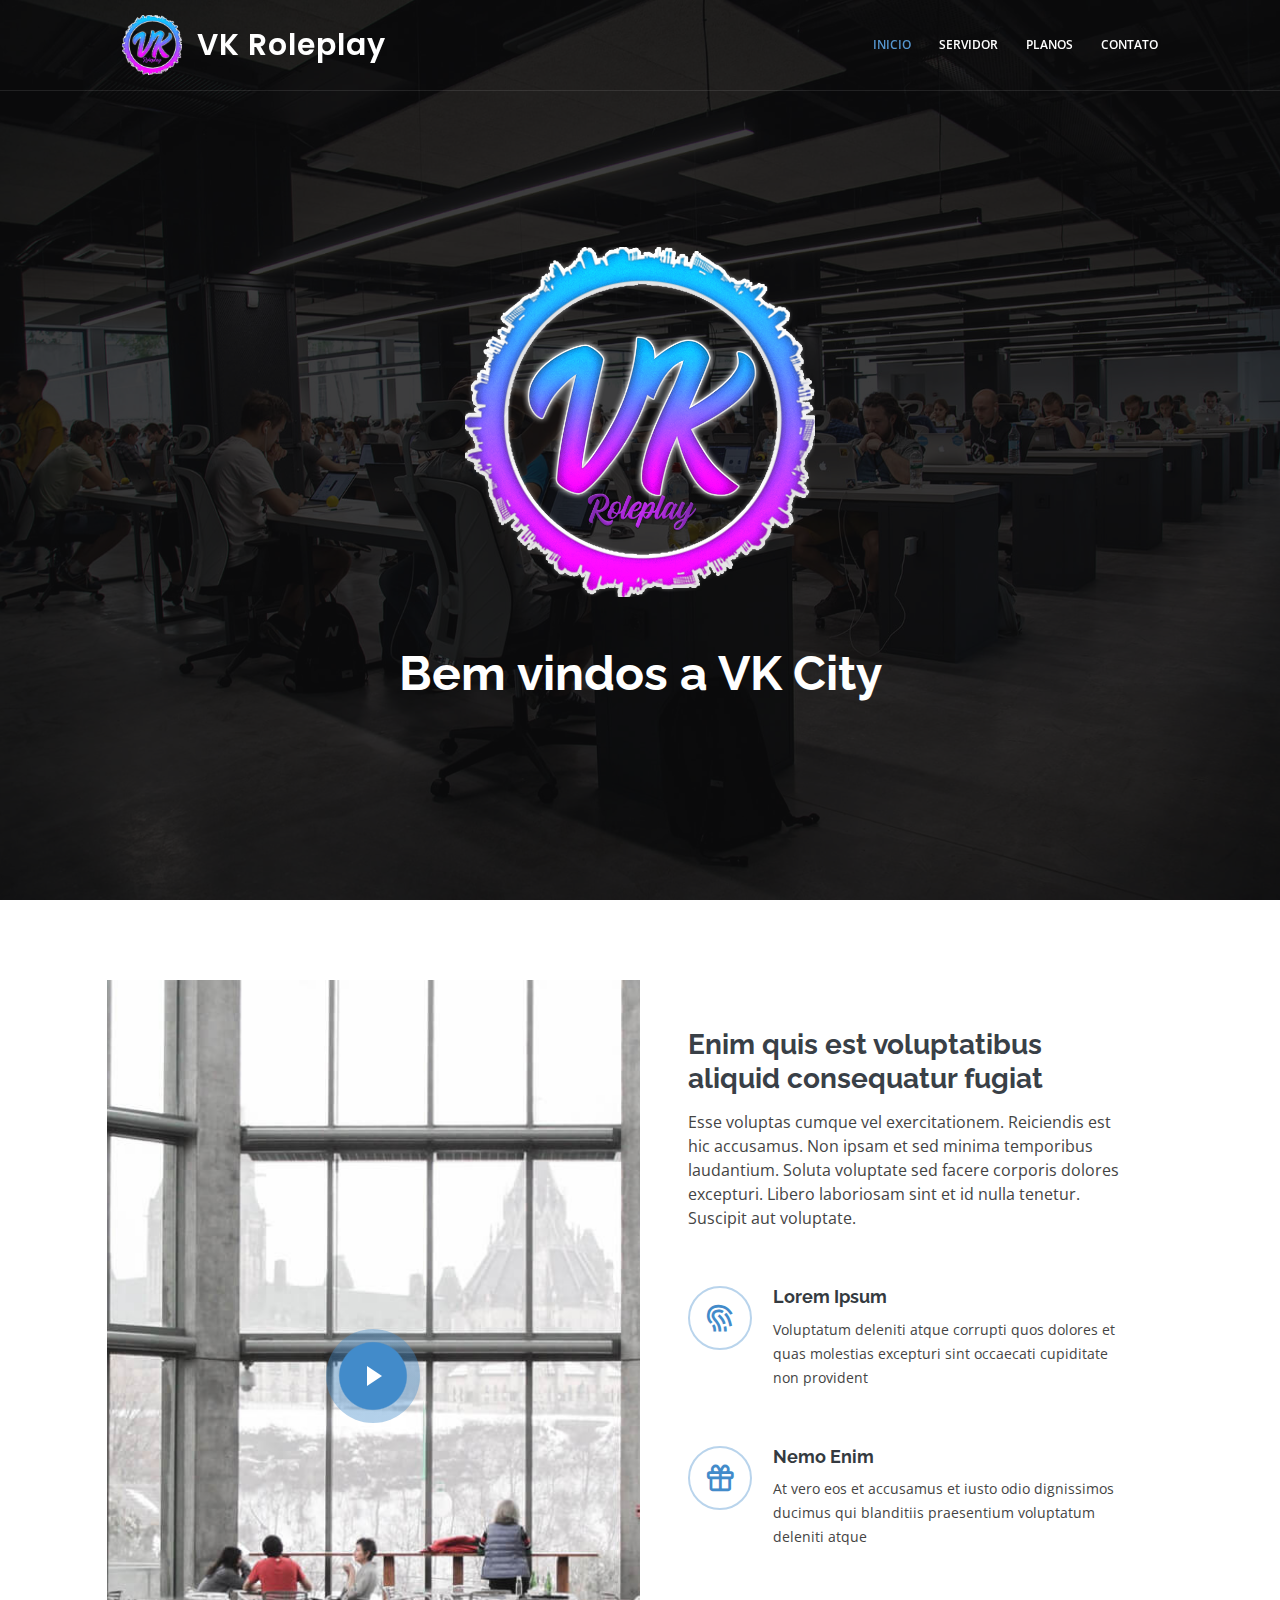
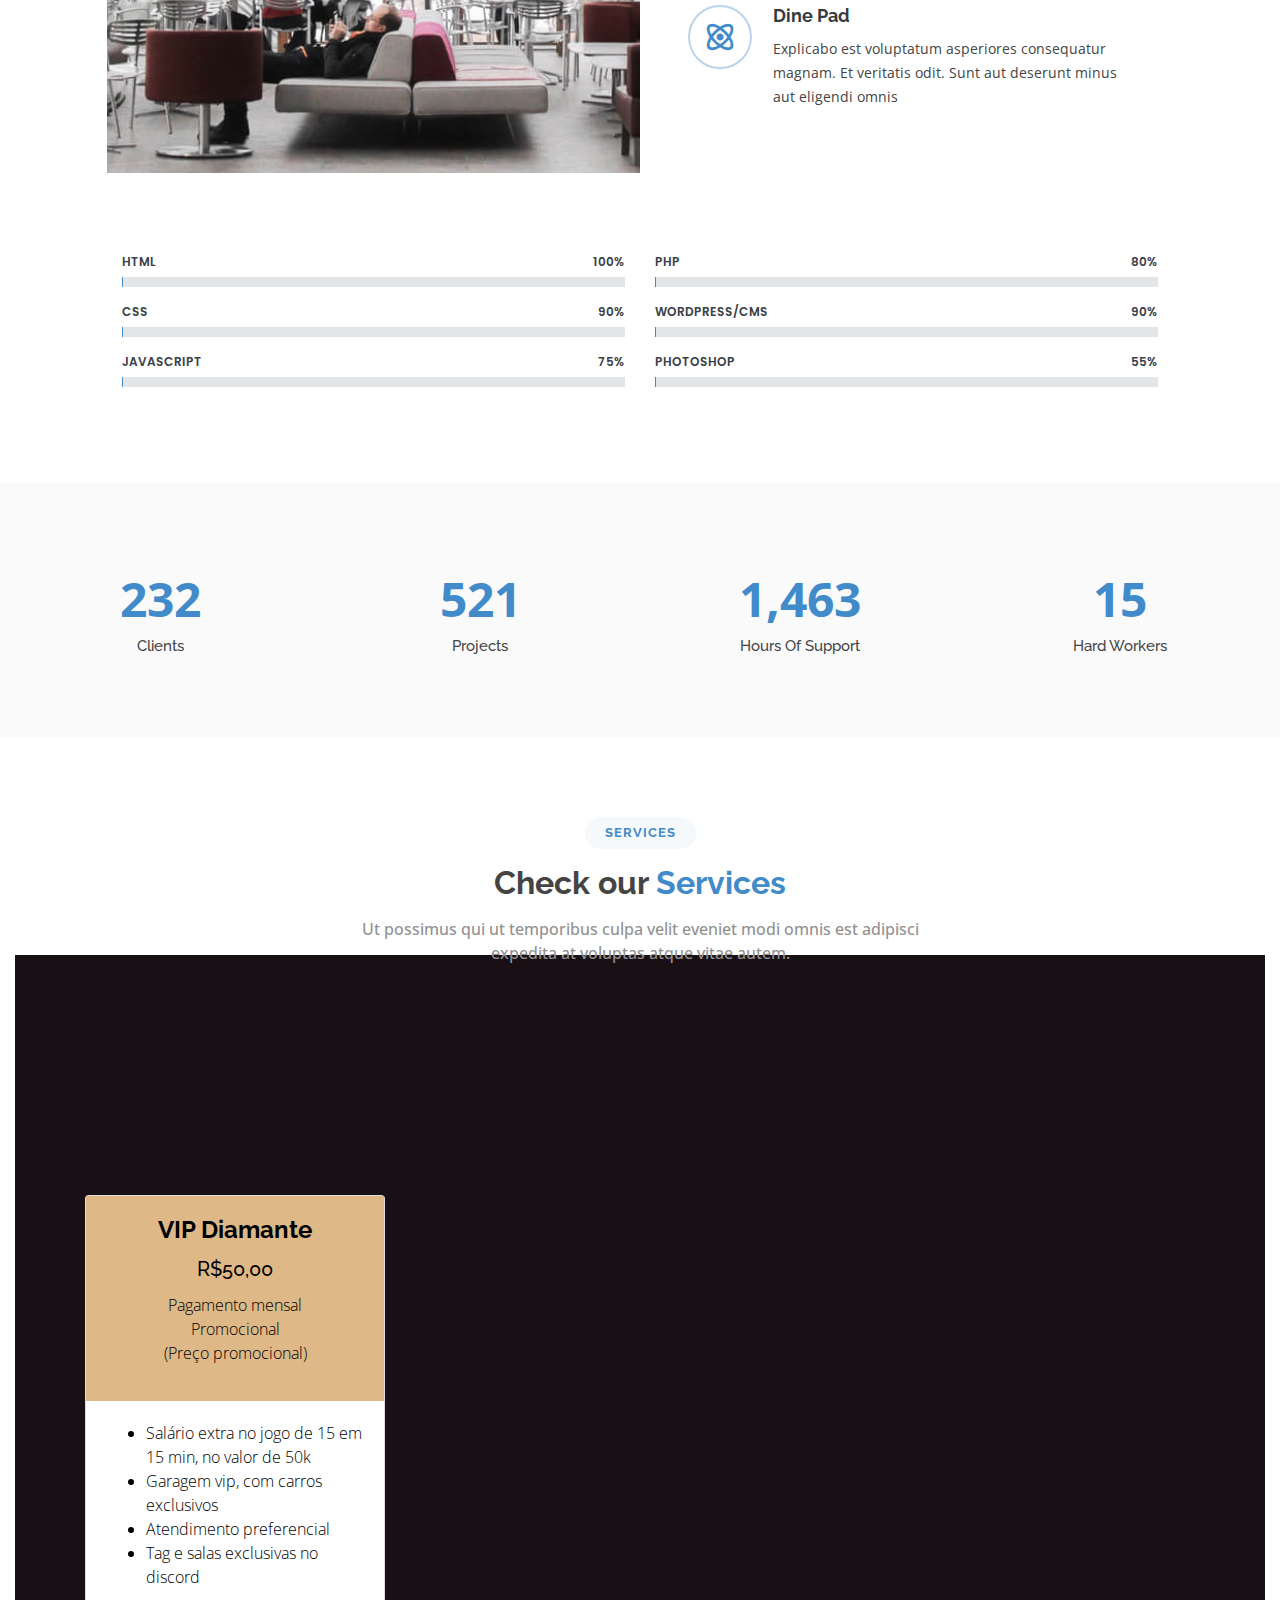
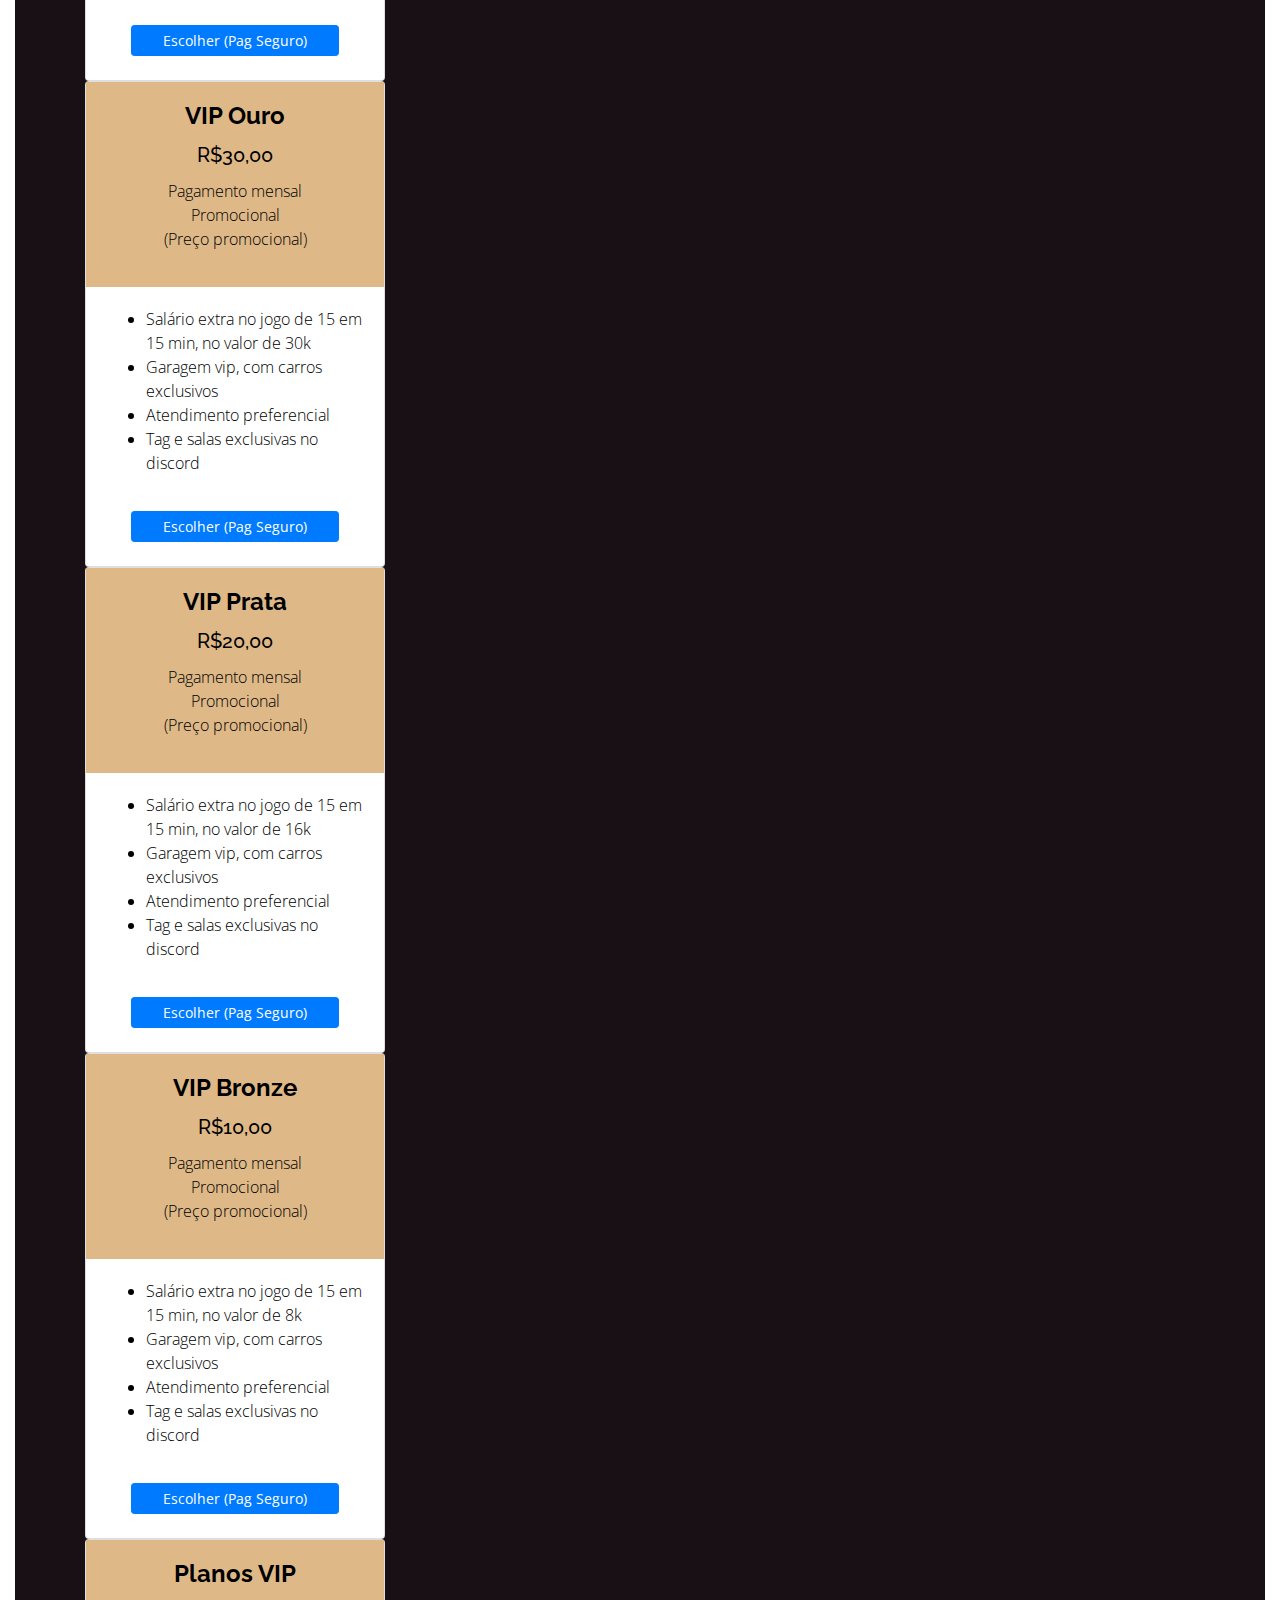
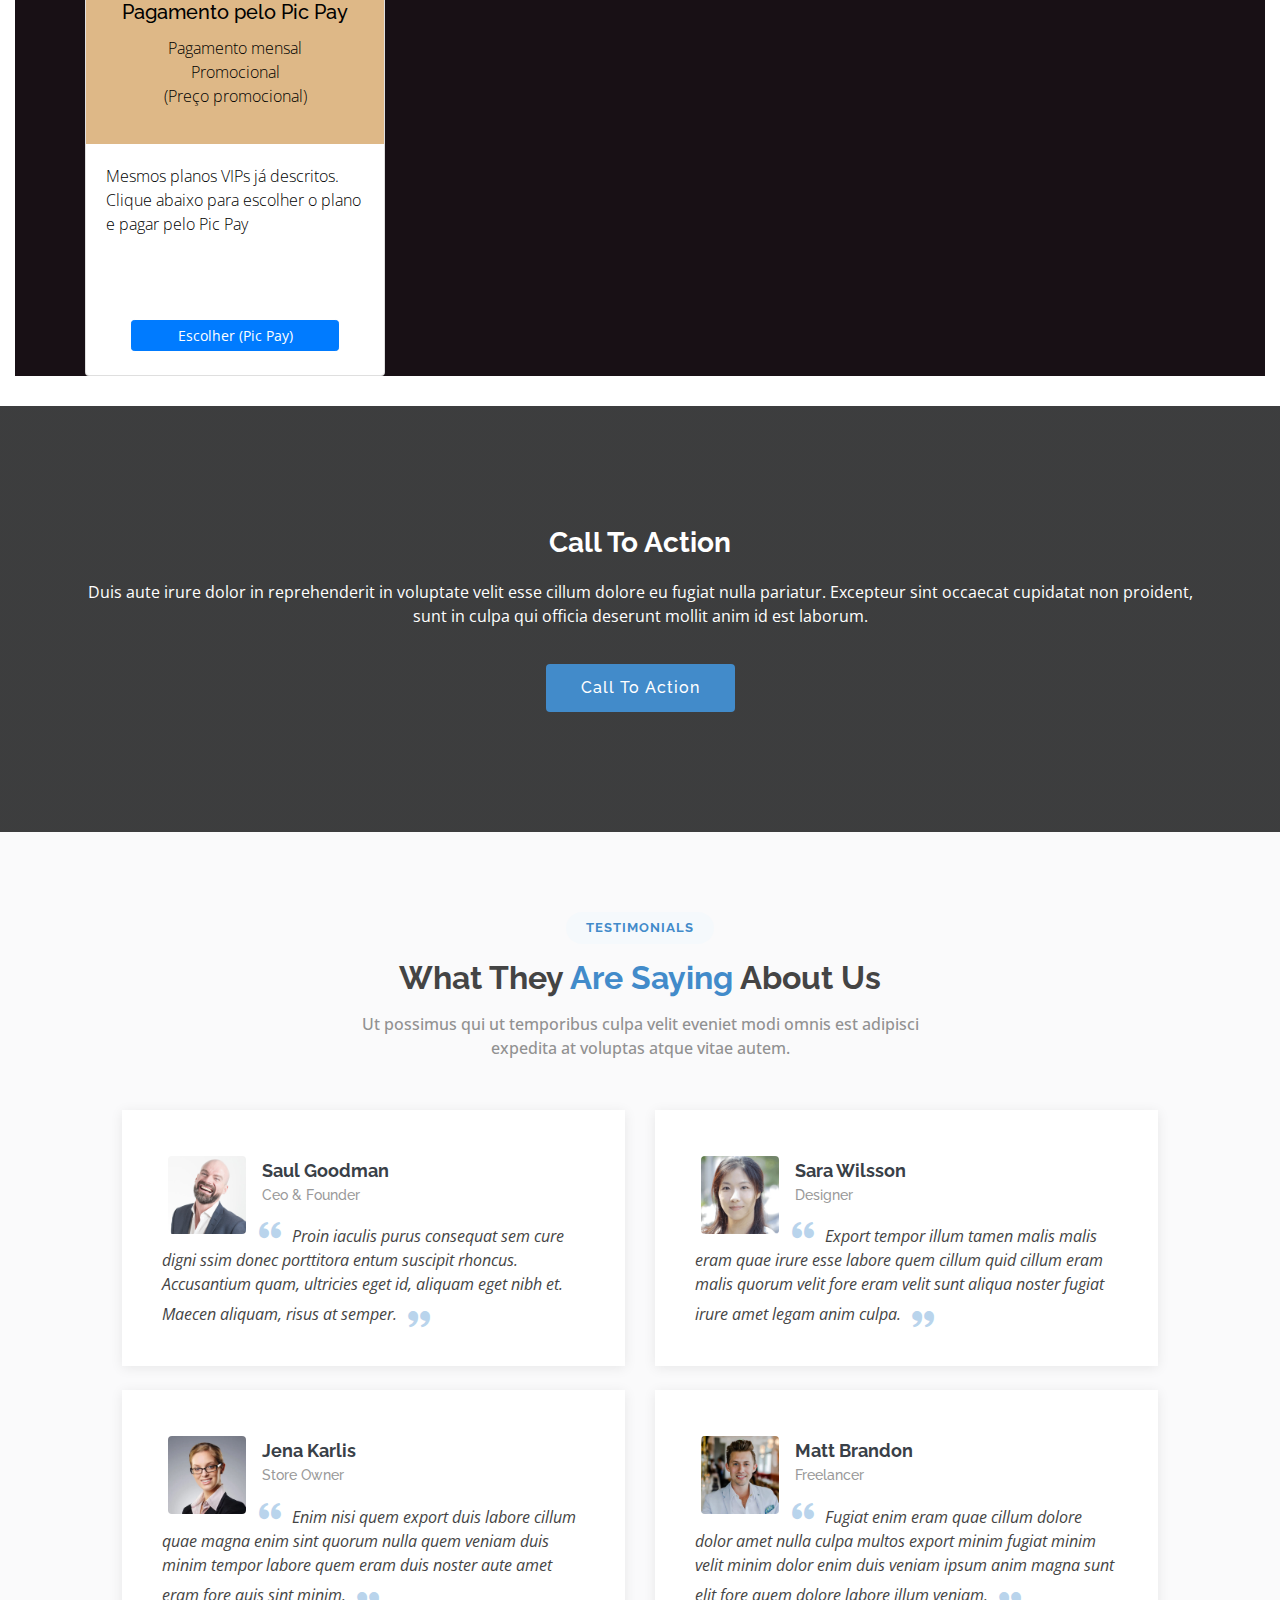
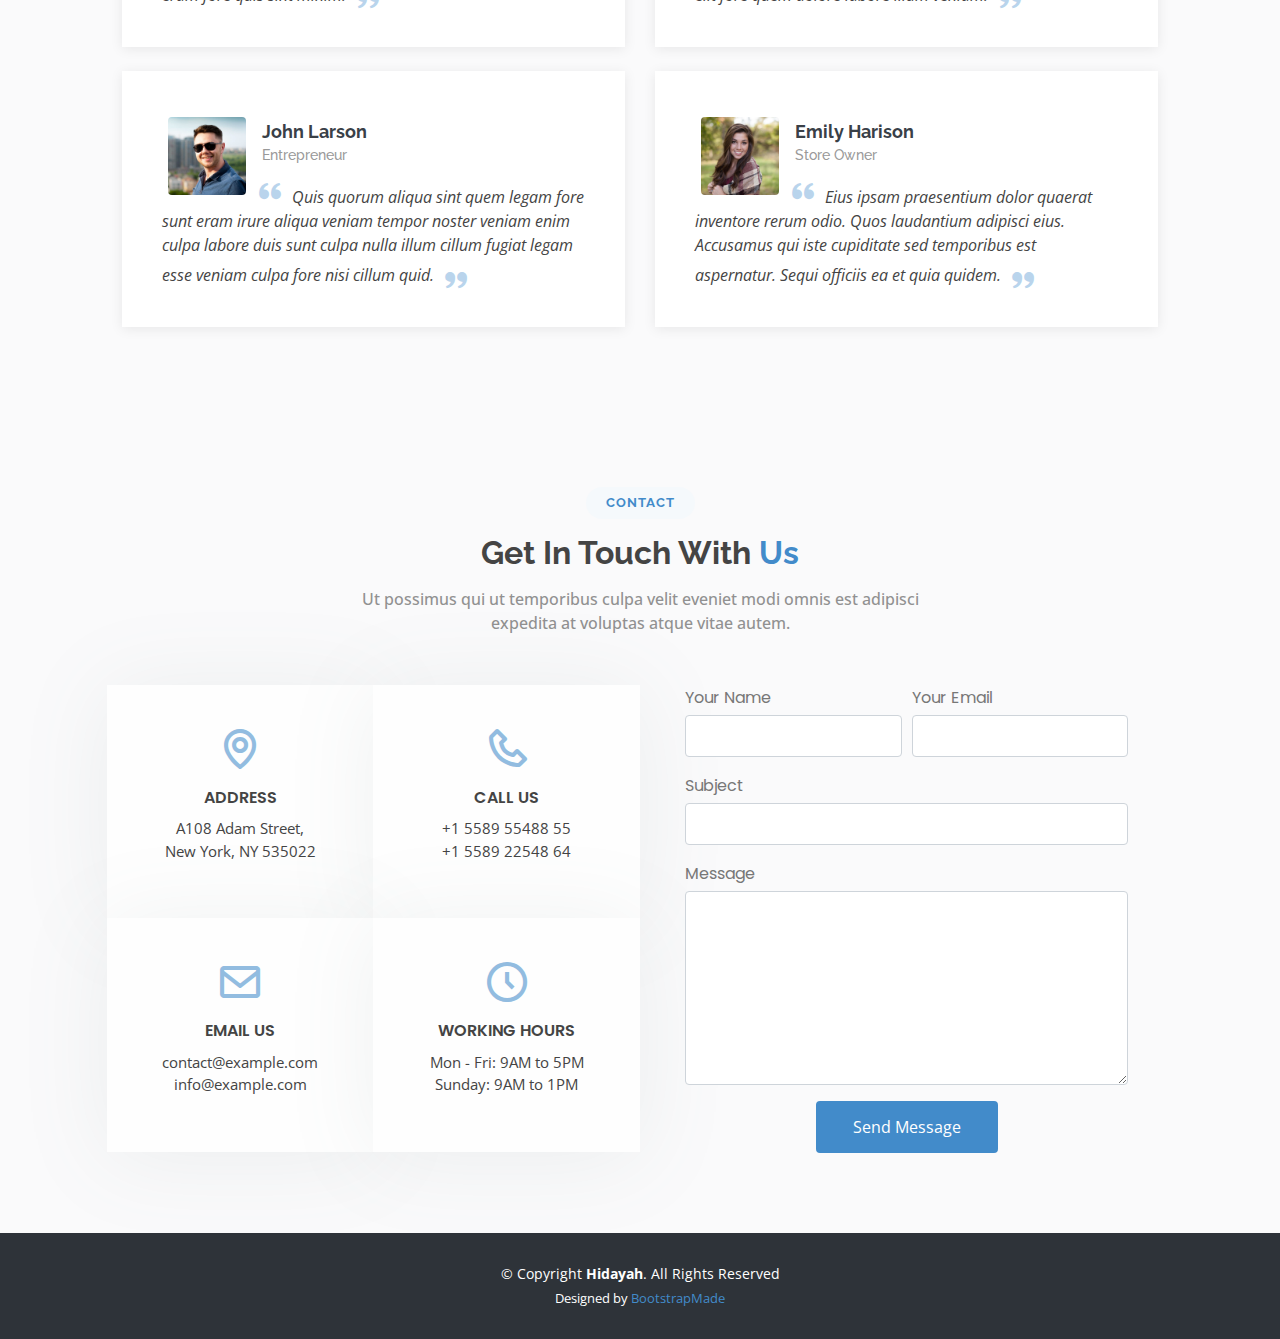
==== index.html @ 266384cd "ajustes de logo" ====
<!DOCTYPE html>
<html lang="pt-BR">

<head>
  <meta charset="utf-8">
  <meta content="width=device-width, initial-scale=1.0" name="viewport">

  <title>VK Roleplay</title>
  <meta content="" name="descriptison">
  <meta content="" name="keywords">

  <!-- Favicons -->
  <link href="assets/img/favicon.png" rel="icon">
  <link href="assets/img/apple-touch-icon.png" rel="apple-touch-icon">

  <!-- Google Fonts -->
  <link href="https://fonts.googleapis.com/css?family=Open+Sans:300,300i,400,400i,600,600i,700,700i|Raleway:300,300i,400,400i,500,500i,600,600i,700,700i|Poppins:300,300i,400,400i,500,500i,600,600i,700,700i" rel="stylesheet">

  <!-- Vendor CSS Files -->
  <link href="assets/vendor/bootstrap/css/bootstrap.min.css" rel="stylesheet">
  <link href="assets/vendor/icofont/icofont.min.css" rel="stylesheet">
  <link href="assets/vendor/boxicons/css/boxicons.min.css" rel="stylesheet">
  <link href="assets/vendor/remixicon/remixicon.css" rel="stylesheet">
  <link href="assets/vendor/animate.css/animate.min.css" rel="stylesheet">
  <link href="assets/vendor/venobox/venobox.css" rel="stylesheet">
  <link href="assets/vendor/owl.carousel/assets/owl.carousel.min.css" rel="stylesheet">

  <!-- Template Main CSS File -->
  <link href="assets/css/style.css" rel="stylesheet">

  <!-- =======================================================
  * Template Name: Hidayah - v2.0.0
  * Template URL: https://bootstrapmade.com/hidayah-free-simple-html-template-for-corporate/
  * Author: BootstrapMade.com
  * License: https://bootstrapmade.com/license/
  ======================================================== -->
</head>

<body>

  <!-- ======= Header ======= -->
  <header id="header" class="fixed-top ">
    <div class="container-fluid">
      
      <div class="row justify-content-center">
        <div class="col-xl-10 d-flex align-items-center justify-content-end">
          <a class="logoimg" href="#hero"><img src="assets/img/logo.png" alt="logo1"></a>
          <h1 class="logo mr-auto"><a href="#hero">VK Roleplay</a></h1>
          <!-- Uncomment below if you prefer to use an image logo -->
          <!-- <a href="index.html" class="logo mr-auto"><img src="assets/img/logo.png" alt="" class="img-fluid"></a>-->

          <nav class="nav-menu d-none d-lg-block">
            <ul>
              <li class="active"><a href="#hero">Inicio</a></li>
              <li><a href="#about">Servidor</a></li>
              <li><a href="#services">Planos</a></li>
              <li><a href="#contact">Contato</a></li>

            </ul>
          </nav><!-- .nav-menu -->

        </div>
      </div>
    </div>
  </header><!-- End Header -->

  <!-- ======= Hero Section ======= -->
  <section id="hero">
    <div id="heroCarousel" class="carousel slide carousel-fade" data-ride="carousel">
      <div class="carousel-inner" role="listbox">
        <!-- Slide 1 -->
        <div class="carousel-item active" style="background-image: url(assets/img/slide/slide-1.jpg)">
          <div class="carousel-container">
            <div class="container">
              <a class="logofull"><img src="assets/img/logofull.png" alt="logo2"></a>
            </br></br></br>
              <h2 class="animated fadeInDown">Bem vindos a <span>VK City</span></h2>
            </div>
          </div>
        </div>
      </div>
    </div>
  </section><!-- End Hero -->

  <main id="main">

    <!-- ======= About Section ======= -->
    <section id="about" class="about">
      <div class="container-fluid">

        <div class="row justify-content-center">
          <div class="col-xl-5 col-lg-6 video-box d-flex justify-content-center align-items-stretch">
            <a href="https://www.youtube.com/watch?v=jDDaplaOz7Q" class="venobox play-btn mb-4" data-vbtype="video" data-autoplay="true"></a>
          </div>

          <div class="col-xl-5 col-lg-6 icon-boxes d-flex flex-column align-items-stretch justify-content-center py-5 px-lg-5">
            <h3>Enim quis est voluptatibus aliquid consequatur fugiat</h3>
            <p>Esse voluptas cumque vel exercitationem. Reiciendis est hic accusamus. Non ipsam et sed minima temporibus laudantium. Soluta voluptate sed facere corporis dolores excepturi. Libero laboriosam sint et id nulla tenetur. Suscipit aut voluptate.</p>

            <div class="icon-box">
              <div class="icon"><i class="bx bx-fingerprint"></i></div>
              <h4 class="title"><a href="">Lorem Ipsum</a></h4>
              <p class="description">Voluptatum deleniti atque corrupti quos dolores et quas molestias excepturi sint occaecati cupiditate non provident</p>
            </div>

            <div class="icon-box">
              <div class="icon"><i class="bx bx-gift"></i></div>
              <h4 class="title"><a href="">Nemo Enim</a></h4>
              <p class="description">At vero eos et accusamus et iusto odio dignissimos ducimus qui blanditiis praesentium voluptatum deleniti atque</p>
            </div>

            <div class="icon-box">
              <div class="icon"><i class="bx bx-atom"></i></div>
              <h4 class="title"><a href="">Dine Pad</a></h4>
              <p class="description">Explicabo est voluptatum asperiores consequatur magnam. Et veritatis odit. Sunt aut deserunt minus aut eligendi omnis</p>
            </div>

          </div>
        </div>

      </div>
    </section><!-- End About Section -->

    <!-- ======= Skills Section ======= -->
    <section id="skills" class="skills">
      <div class="container-fluid">

        <div class="row justify-content-center skills-content">

          <div class="col-xl-5 col-lg-6">

            <div class="progress">
              <span class="skill">HTML <i class="val">100%</i></span>
              <div class="progress-bar-wrap">
                <div class="progress-bar" role="progressbar" aria-valuenow="100" aria-valuemin="0" aria-valuemax="100"></div>
              </div>
            </div>

            <div class="progress">
              <span class="skill">CSS <i class="val">90%</i></span>
              <div class="progress-bar-wrap">
                <div class="progress-bar" role="progressbar" aria-valuenow="90" aria-valuemin="0" aria-valuemax="100"></div>
              </div>
            </div>

            <div class="progress">
              <span class="skill">JavaScript <i class="val">75%</i></span>
              <div class="progress-bar-wrap">
                <div class="progress-bar" role="progressbar" aria-valuenow="75" aria-valuemin="0" aria-valuemax="100"></div>
              </div>
            </div>

          </div>

          <div class="col-xl-5 col-lg-6">

            <div class="progress">
              <span class="skill">PHP <i class="val">80%</i></span>
              <div class="progress-bar-wrap">
                <div class="progress-bar" role="progressbar" aria-valuenow="80" aria-valuemin="0" aria-valuemax="100"></div>
              </div>
            </div>

            <div class="progress">
              <span class="skill">WordPress/CMS <i class="val">90%</i></span>
              <div class="progress-bar-wrap">
                <div class="progress-bar" role="progressbar" aria-valuenow="90" aria-valuemin="0" aria-valuemax="100"></div>
              </div>
            </div>

            <div class="progress">
              <span class="skill">Photoshop <i class="val">55%</i></span>
              <div class="progress-bar-wrap">
                <div class="progress-bar" role="progressbar" aria-valuenow="55" aria-valuemin="0" aria-valuemax="100"></div>
              </div>
            </div>

          </div>

        </div>

      </div>
    </section><!-- End Skills Section -->

    <!-- ======= Counts Section ======= -->
    <section id="counts" class="counts section-bg">
      <div class="container-fluid">

        <div class="row counters">

          <div class="col-lg-3 col-6 text-center">
            <span data-toggle="counter-up">232</span>
            <p>Clients</p>
          </div>

          <div class="col-lg-3 col-6 text-center">
            <span data-toggle="counter-up">521</span>
            <p>Projects</p>
          </div>

          <div class="col-lg-3 col-6 text-center">
            <span data-toggle="counter-up">1,463</span>
            <p>Hours Of Support</p>
          </div>

          <div class="col-lg-3 col-6 text-center">
            <span data-toggle="counter-up">15</span>
            <p>Hard Workers</p>
          </div>

        </div>

      </div>
    </section><!-- End Counts Section -->

    <!-- ======= Services Section ======= -->
    <section id="services" class="services">
      <div class="container-fluid">

        <div class="section-title">
          <h2>Services</h2>
          <h3>Check our <span>Services</span></h3>
          <p>Ut possimus qui ut temporibus culpa velit eveniet modi omnis est adipisci expedita at voluptas atque vitae autem.</p>
        </div>
<!-- Header -->
<header id="head1" style="margin-top: -60px;">
  <div class="divmae">
    <div class="container div1" colspan="5" style="text-align:center; color: #000000;">
      <div class="card" style="width:300px">
        <div class="card-body" style="background-color: burlywood;">
        <h4 class="card-title"><strong>VIP Diamante</strong></h4>
        <h5 class="card-title">R$50,00</h5>
          <p>Pagamento mensal <br>Promocional<br>(Preço promocional)</p>
        </div>
        <div class="card-body" style="text-align:left;">
        <ul>
          <li>Salário extra no jogo de 15 em 15 min, no valor de 50k</li>
          <li>Garagem vip, com carros exclusivos</li>
          <li>Atendimento preferencial</li>
          <li>Tag e salas exclusivas no discord</li>
        </ul>
        </div>
        <a href="http://pag.ae/7URN6rsup" target="_blank">
        <button type="button" class="btn btn-primary btn-sm" style="width: 70%;">Escolher (Pag Seguro)</button>
        </a>
        <br>
      </div>
    </div>

    <div class="container div2" colspan="5" style="text-align:center; color: #000000;">
      <div class="card" style="width:300px">
        <div class="card-body" style="background-color: burlywood;">
        <h4 class="card-title"><strong>VIP Ouro</strong></h4>
        <h5 class="card-title">R$30,00</h5>
          <p>Pagamento mensal <br>Promocional<br>(Preço promocional)</p>
        </div>
        <div class="card-body" style="text-align:left;">
        <ul>
          <li>Salário extra no jogo de 15 em 15 min, no valor de 30k</li>
          <li>Garagem vip, com carros exclusivos</li>
          <li>Atendimento preferencial</li>
          <li>Tag e salas exclusivas no discord</li>
        </ul>
        </div>
        <a href="http://pag.ae/7URNcEJ7K" target="_blank">
        <button type="button" class="btn btn-primary btn-sm" style="width: 70%;">Escolher (Pag Seguro)</button>
        </a>
        <br>
      </div>
    </div>

    <div class="container div3" colspan="5" style="text-align:center; color: #000000;">
      <div class="card" style="width:300px">
        <div class="card-body" style="background-color: burlywood;">
        <h4 class="card-title"><strong>VIP Prata</strong></h4>
        <h5 class="card-title">R$20,00</h5>
          <p>Pagamento mensal <br>Promocional<br>(Preço promocional)</p>
        </div>
        <div class="card-body" style="text-align:left;">
        <ul>
          <li>Salário extra no jogo de 15 em 15 min, no valor de 16k</li>
          <li>Garagem vip, com carros exclusivos</li>
          <li>Atendimento preferencial</li>
          <li>Tag e salas exclusivas no discord</li>
        </ul>
        </div>
        <a href="http://pag.ae/7URNe3R2K" target="_blank">
        <button type="button" class="btn btn-primary btn-sm" style="width: 70%;">Escolher (Pag Seguro)</button>
        </a>
        <br>
      </div>
    </div>
  </div>
    <div class="divmae1">
        <div class="container div4" colspan="5" style="text-align:center; color: #000000;">
          <div class="card" style="width:300px">
            <div class="card-body" style="background-color: burlywood;">
            <h4 class="card-title"><strong>VIP Bronze</strong></h4>
            <h5 class="card-title">R$10,00</h5>
              <p>Pagamento mensal <br>Promocional<br>(Preço promocional)</p>
            </div>
            <div class="card-body" style="text-align:left;">
            <ul>
              <li>Salário extra no jogo de 15 em 15 min, no valor de 8k</li>
              <li>Garagem vip, com carros exclusivos</li>
              <li>Atendimento preferencial</li>
              <li>Tag e salas exclusivas no discord</li>
            </ul>
            </div>
            <a href="http://pag.ae/7UW6phQ-n" target="_blank">
            <button type="button" class="btn btn-primary btn-sm" style="width: 70%;">Escolher (Pag Seguro)</button>
            </a>
            <br>
          </div>
        </div>
  
        <div class="container div5" colspan="5" style="text-align:center; color: #000000;">
          <div class="card" style="width:300px">
            <div class="card-body" style="background-color: burlywood;">
            <h4 class="card-title"><strong>Planos VIP</strong></h4>
            <h5 class="card-title">Pagamento pelo Pic Pay</h5>
            <p>Pagamento mensal <br>Promocional<br>(Preço promocional)</p>
            </div>
            <div class="card-body" style="text-align:left;">
            <p>Mesmos planos VIPs
            já descritos.<br>Clique abaixo para escolher o plano e pagar
            pelo Pic Pay</p>
            </div>
            <br><br>
            <a href="https://app.picpay.com/user/opssroleplay" target="_blank">
            <button type="button" class="btn btn-primary btn-sm" style="width: 70%;">Escolher (Pic Pay)</button>
            </a>
            <br>
          </div>
        </div>
      </div>
</header>
      </div>
    </section><!-- End Services Section -->

    <!-- ======= Cta Section ======= -->
    <section id="cta" class="cta">
      <div class="container">

        <div class="text-center">
          <h3>Call To Action</h3>
          <p> Duis aute irure dolor in reprehenderit in voluptate velit esse cillum dolore eu fugiat nulla pariatur. Excepteur sint occaecat cupidatat non proident, sunt in culpa qui officia deserunt mollit anim id est laborum.</p>
          <a class="cta-btn" href="#">Call To Action</a>
        </div>

      </div>
    </section><!-- End Cta Section -->

    <!-- ======= Testimonials Section ======= -->
    <section id="testimonials" class="testimonials section-bg">
      <div class="container-fluid">

        <div class="section-title">
          <h2>Testimonials</h2>
          <h3>What They <span>Are Saying</span> About Us</h3>
          <p>Ut possimus qui ut temporibus culpa velit eveniet modi omnis est adipisci expedita at voluptas atque vitae autem.</p>
        </div>

        <div class="row justify-content-center">
          <div class="col-xl-10">

            <div class="row">

              <div class="col-lg-6">
                <div class="testimonial-item">
                  <img src="assets/img/testimonials/testimonials-1.jpg" class="testimonial-img" alt="">
                  <h3>Saul Goodman</h3>
                  <h4>Ceo &amp; Founder</h4>
                  <p>
                    <i class="bx bxs-quote-alt-left quote-icon-left"></i>
                    Proin iaculis purus consequat sem cure digni ssim donec porttitora entum suscipit rhoncus. Accusantium quam, ultricies eget id, aliquam eget nibh et. Maecen aliquam, risus at semper.
                    <i class="bx bxs-quote-alt-right quote-icon-right"></i>
                  </p>
                </div>
              </div><!-- End testimonial-item -->

              <div class="col-lg-6">
                <div class="testimonial-item mt-4 mt-lg-0">
                  <img src="assets/img/testimonials/testimonials-2.jpg" class="testimonial-img" alt="">
                  <h3>Sara Wilsson</h3>
                  <h4>Designer</h4>
                  <p>
                    <i class="bx bxs-quote-alt-left quote-icon-left"></i>
                    Export tempor illum tamen malis malis eram quae irure esse labore quem cillum quid cillum eram malis quorum velit fore eram velit sunt aliqua noster fugiat irure amet legam anim culpa.
                    <i class="bx bxs-quote-alt-right quote-icon-right"></i>
                  </p>
                </div>
              </div><!-- End testimonial-item -->

              <div class="col-lg-6">
                <div class="testimonial-item mt-4">
                  <img src="assets/img/testimonials/testimonials-3.jpg" class="testimonial-img" alt="">
                  <h3>Jena Karlis</h3>
                  <h4>Store Owner</h4>
                  <p>
                    <i class="bx bxs-quote-alt-left quote-icon-left"></i>
                    Enim nisi quem export duis labore cillum quae magna enim sint quorum nulla quem veniam duis minim tempor labore quem eram duis noster aute amet eram fore quis sint minim.
                    <i class="bx bxs-quote-alt-right quote-icon-right"></i>
                  </p>
                </div>
              </div><!-- End testimonial-item -->

              <div class="col-lg-6">
                <div class="testimonial-item mt-4">
                  <img src="assets/img/testimonials/testimonials-4.jpg" class="testimonial-img" alt="">
                  <h3>Matt Brandon</h3>
                  <h4>Freelancer</h4>
                  <p>
                    <i class="bx bxs-quote-alt-left quote-icon-left"></i>
                    Fugiat enim eram quae cillum dolore dolor amet nulla culpa multos export minim fugiat minim velit minim dolor enim duis veniam ipsum anim magna sunt elit fore quem dolore labore illum veniam.
                    <i class="bx bxs-quote-alt-right quote-icon-right"></i>
                  </p>
                </div>
              </div><!-- End testimonial-item -->

              <div class="col-lg-6">
                <div class="testimonial-item mt-4">
                  <img src="assets/img/testimonials/testimonials-5.jpg" class="testimonial-img" alt="">
                  <h3>John Larson</h3>
                  <h4>Entrepreneur</h4>
                  <p>
                    <i class="bx bxs-quote-alt-left quote-icon-left"></i>
                    Quis quorum aliqua sint quem legam fore sunt eram irure aliqua veniam tempor noster veniam enim culpa labore duis sunt culpa nulla illum cillum fugiat legam esse veniam culpa fore nisi cillum quid.
                    <i class="bx bxs-quote-alt-right quote-icon-right"></i>
                  </p>
                </div>
              </div><!-- End testimonial-item -->

              <div class="col-lg-6">
                <div class="testimonial-item mt-4">
                  <img src="assets/img/testimonials/testimonials-6.jpg" class="testimonial-img" alt="">
                  <h3>Emily Harison</h3>
                  <h4>Store Owner</h4>
                  <p>
                    <i class="bx bxs-quote-alt-left quote-icon-left"></i>
                    Eius ipsam praesentium dolor quaerat inventore rerum odio. Quos laudantium adipisci eius. Accusamus qui iste cupiditate sed temporibus est aspernatur. Sequi officiis ea et quia quidem.
                    <i class="bx bxs-quote-alt-right quote-icon-right"></i>
                  </p>
                </div>
              </div><!-- End testimonial-item -->

            </div>
          </div>
        </div>

      </div>
    </section><!-- End Testimonials Section -->

    <!-- ======= Contact Section ======= -->
    <section id="contact" class="contact section-bg">
      <div class="container-fluid">

        <div class="section-title">
          <h2>Contact</h2>
          <h3>Get In Touch With <span>Us</span></h3>
          <p>Ut possimus qui ut temporibus culpa velit eveniet modi omnis est adipisci expedita at voluptas atque vitae autem.</p>
        </div>

        <div class="row justify-content-center">
          <div class="col-xl-10">
            <div class="row">

              <div class="col-lg-6">

                <div class="row justify-content-center">

                  <div class="col-md-6 info d-flex flex-column align-items-stretch">
                    <i class="bx bx-map"></i>
                    <h4>Address</h4>
                    <p>A108 Adam Street,<br>New York, NY 535022</p>
                  </div>
                  <div class="col-md-6 info d-flex flex-column align-items-stretch">
                    <i class="bx bx-phone"></i>
                    <h4>Call Us</h4>
                    <p>+1 5589 55488 55<br>+1 5589 22548 64</p>
                  </div>
                  <div class="col-md-6 info d-flex flex-column align-items-stretch">
                    <i class="bx bx-envelope"></i>
                    <h4>Email Us</h4>
                    <p>contact@example.com<br>info@example.com</p>
                  </div>
                  <div class="col-md-6 info d-flex flex-column align-items-stretch">
                    <i class="bx bx-time-five"></i>
                    <h4>Working Hours</h4>
                    <p>Mon - Fri: 9AM to 5PM<br>Sunday: 9AM to 1PM</p>
                  </div>

                </div>

              </div>

              <div class="col-lg-6">
                <form action="forms/contact.php" method="post" role="form" class="php-email-form">
                  <div class="form-row">
                    <div class="col-md-6 form-group">
                      <label for="name">Your Name</label>
                      <input type="text" name="name" class="form-control" id="name" data-rule="minlen:4" data-msg="Please enter at least 4 chars" />
                      <div class="validate"></div>
                    </div>
                    <div class="col-md-6 form-group">
                      <label for="email">Your Email</label>
                      <input type="email" class="form-control" name="email" id="email" data-rule="email" data-msg="Please enter a valid email" />
                      <div class="validate"></div>
                    </div>
                  </div>
                  <div class="form-group">
                    <label for="subject">Subject</label>
                    <input type="text" class="form-control" name="subject" id="subject" data-rule="minlen:4" data-msg="Please enter at least 8 chars of subject" />
                    <div class="validate"></div>
                  </div>
                  <div class="form-group">
                    <label for="message">Message</label>
                    <textarea class="form-control" name="message" rows="8" data-rule="required" data-msg="Please write something for us"></textarea>
                    <div class="validate"></div>
                  </div>
                  <div class="mb-3">
                    <div class="loading">Loading</div>
                    <div class="error-message"></div>
                    <div class="sent-message">Your message has been sent. Thank you!</div>
                  </div>
                  <div class="text-center"><button type="submit">Send Message</button></div>
                </form>
              </div>

            </div>
          </div>
        </div>

      </div>
    </section><!-- End Contact Section -->

  </main><!-- End #main -->

  <!-- ======= Footer ======= -->
  <footer id="footer">

    <div class="container">
      <div class="copyright">
        &copy; Copyright <strong><span>Hidayah</span></strong>. All Rights Reserved
      </div>
      <div class="credits">
        <!-- All the links in the footer should remain intact. -->
        <!-- You can delete the links only if you purchased the pro version. -->
        <!-- Licensing information: https://bootstrapmade.com/license/ -->
        <!-- Purchase the pro version with working PHP/AJAX contact form: https://bootstrapmade.com/hidayah-free-simple-html-template-for-corporate/ -->
        Designed by <a href="https://bootstrapmade.com/">BootstrapMade</a>
      </div>
    </div>
  </footer><!-- End Footer -->

  <div id="preloader"></div>
  <a href="#" class="back-to-top"><i class="icofont-simple-up"></i></a>

  <!-- Vendor JS Files -->
  <script src="assets/vendor/jquery/jquery.min.js"></script>
  <script src="assets/vendor/bootstrap/js/bootstrap.bundle.min.js"></script>
  <script src="assets/vendor/jquery.easing/jquery.easing.min.js"></script>
  <script src="assets/vendor/php-email-form/validate.js"></script>
  <script src="assets/vendor/venobox/venobox.min.js"></script>
  <script src="assets/vendor/waypoints/jquery.waypoints.min.js"></script>
  <script src="assets/vendor/counterup/counterup.min.js"></script>
  <script src="assets/vendor/isotope-layout/isotope.pkgd.min.js"></script>
  <script src="assets/vendor/owl.carousel/owl.carousel.min.js"></script>

  <!-- Template Main JS File -->
  <script src="assets/js/main.js"></script>

</body>

</html>
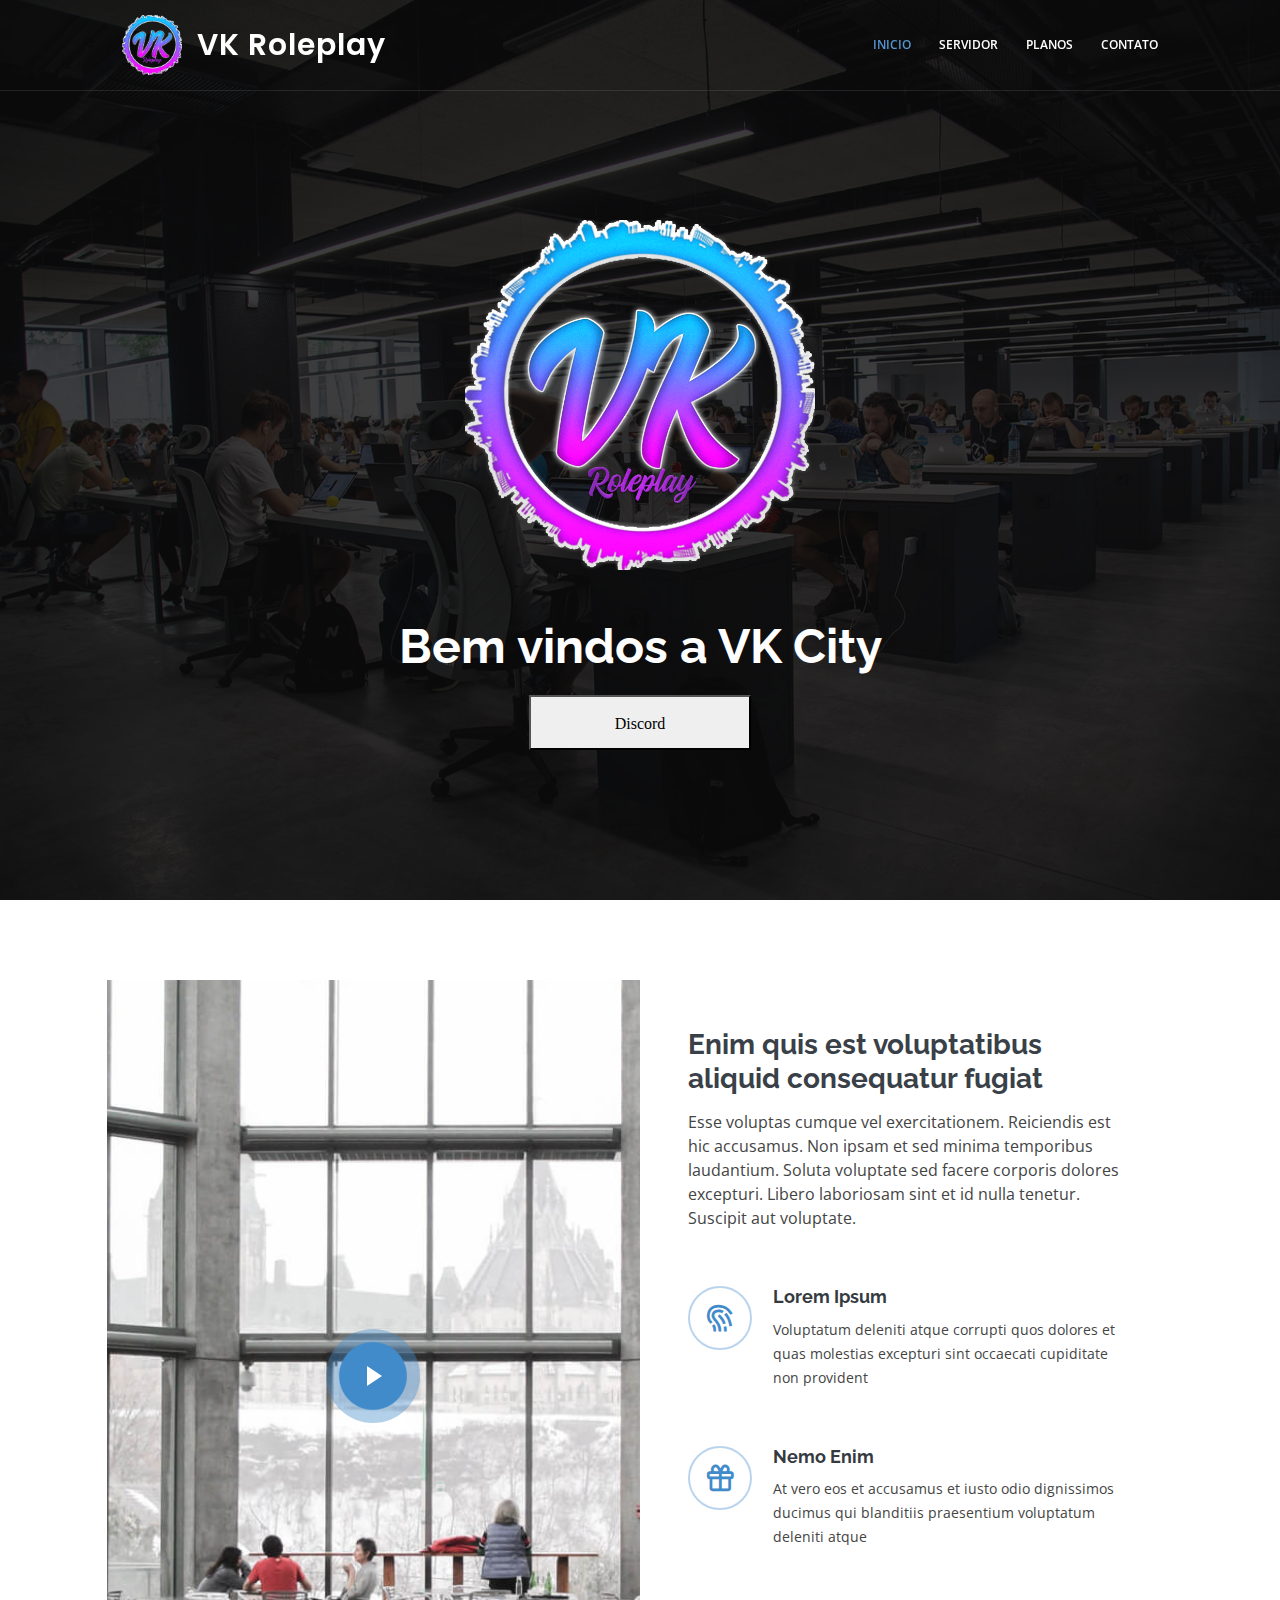
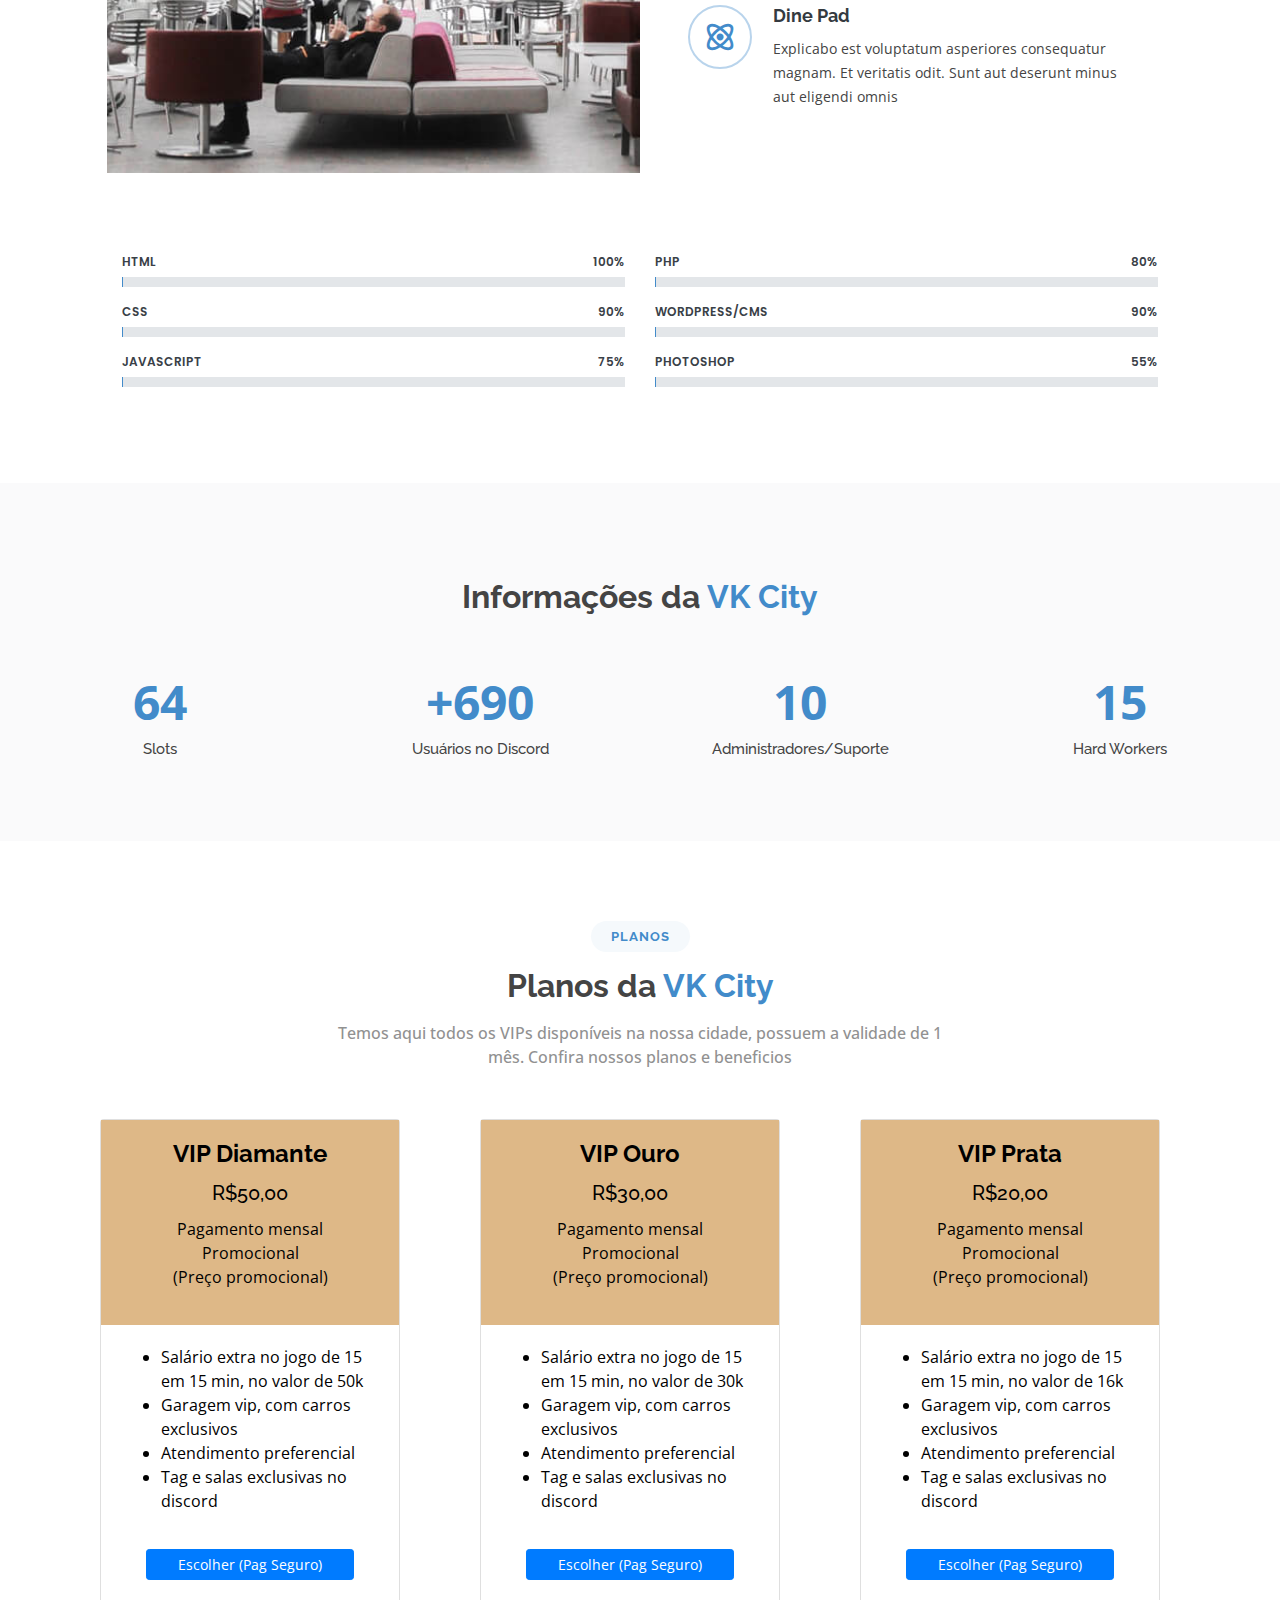
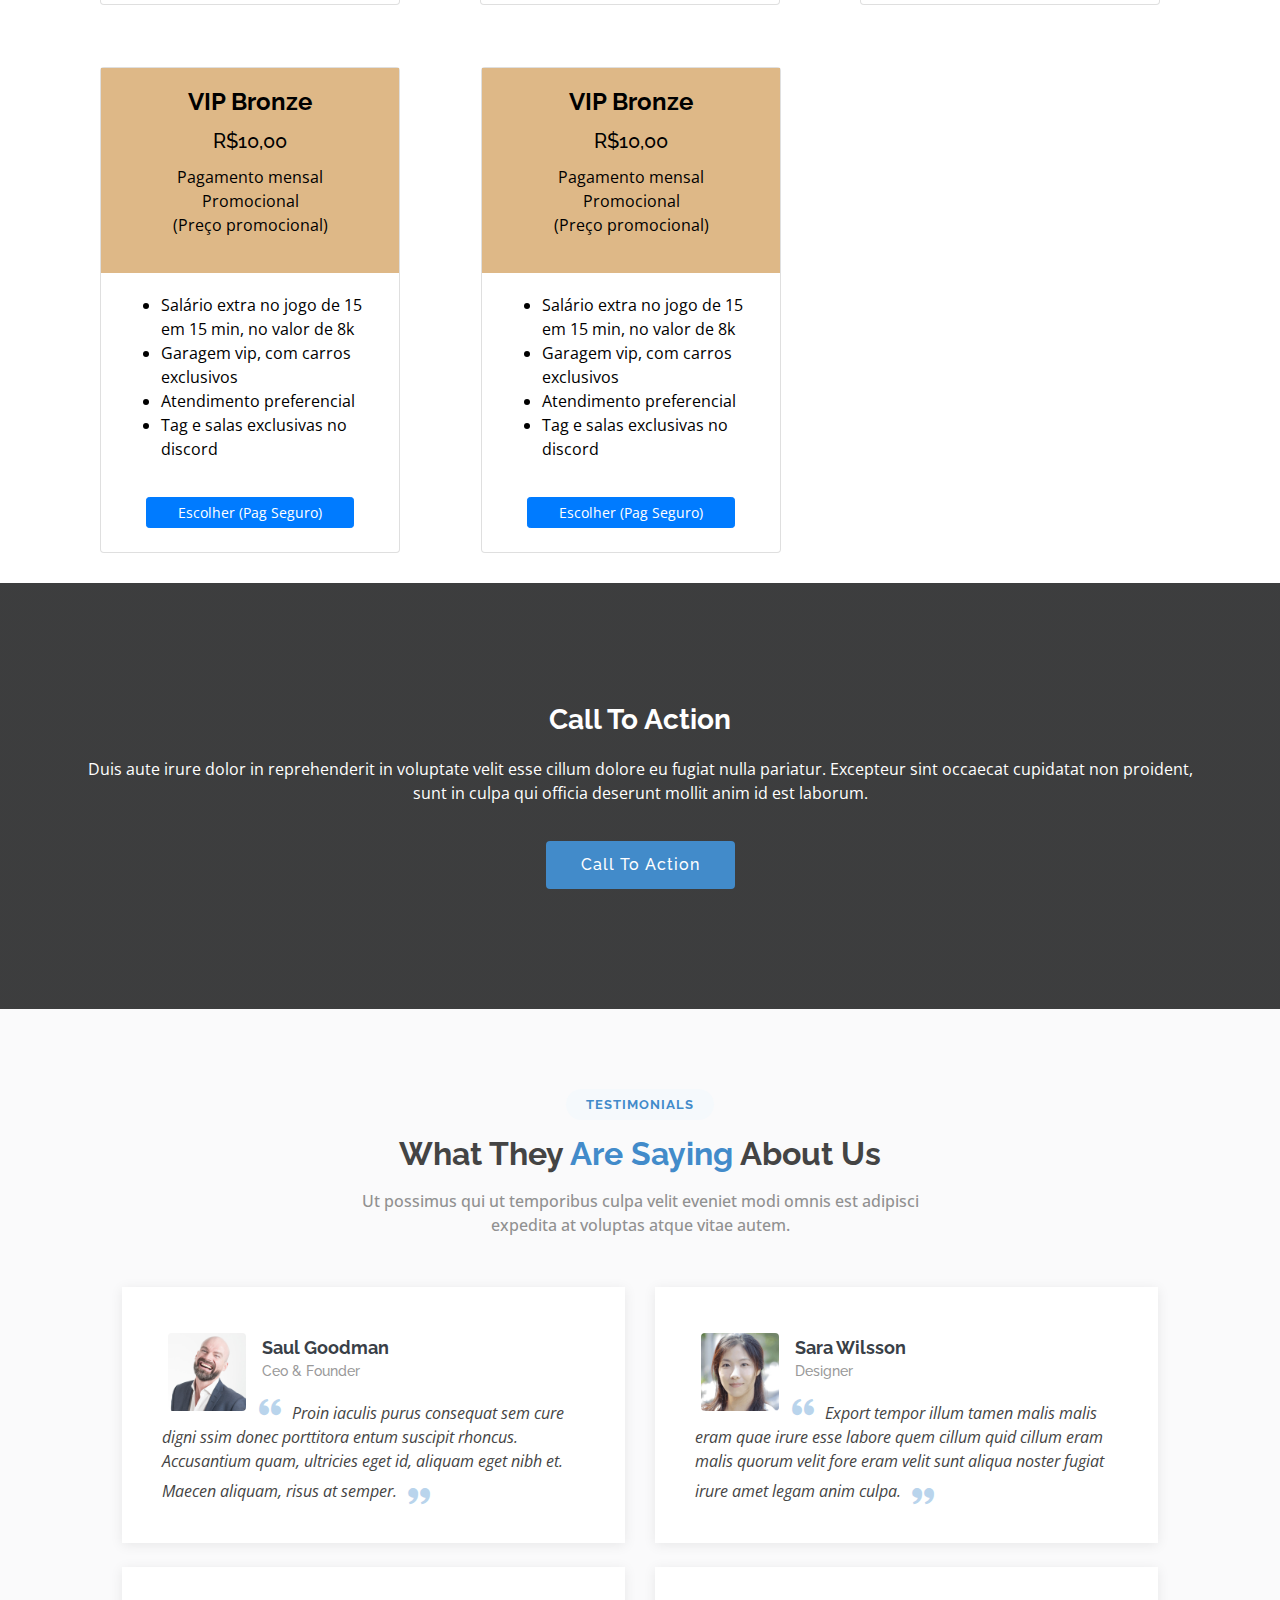
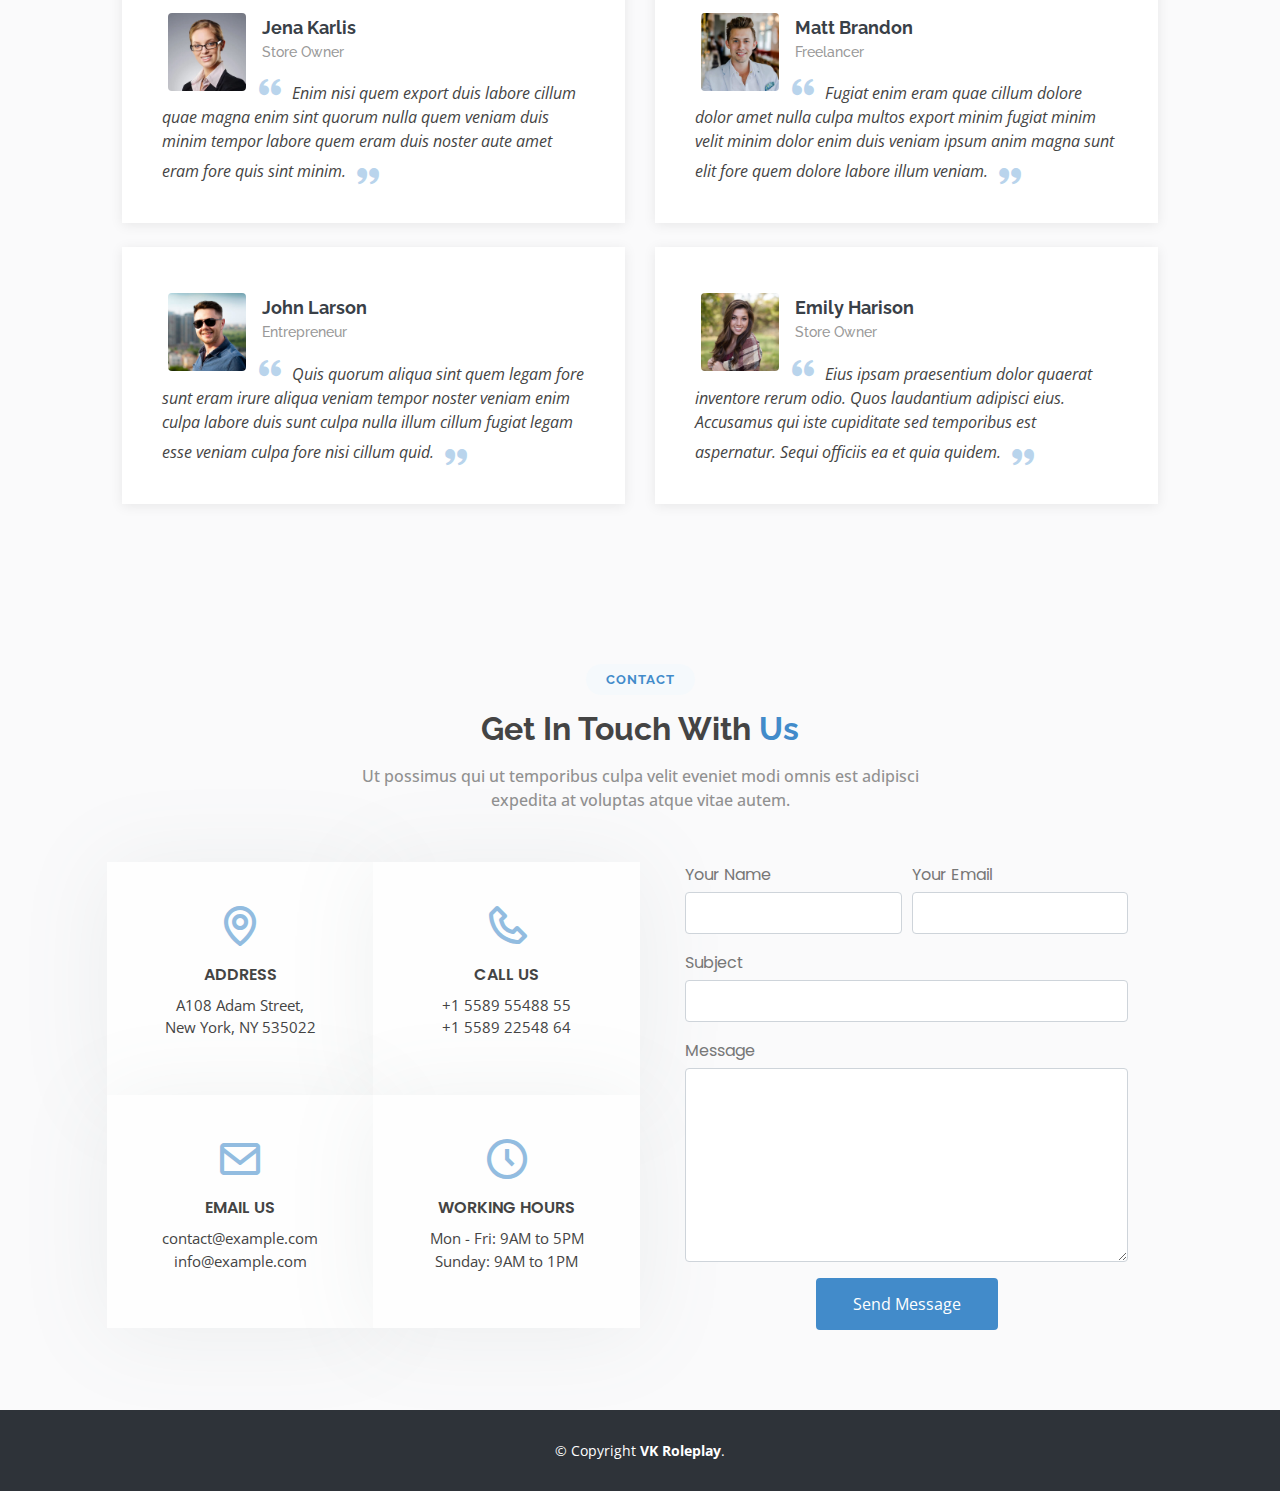
==== commit 71f639e7: "ajustes 20-05" ====
--- a/index.html
+++ b/index.html
@@ -14,7 +14,9 @@
   <link href="assets/img/apple-touch-icon.png" rel="apple-touch-icon">
 
   <!-- Google Fonts -->
-  <link href="https://fonts.googleapis.com/css?family=Open+Sans:300,300i,400,400i,600,600i,700,700i|Raleway:300,300i,400,400i,500,500i,600,600i,700,700i|Poppins:300,300i,400,400i,500,500i,600,600i,700,700i" rel="stylesheet">
+  <link
+    href="https://fonts.googleapis.com/css?family=Open+Sans:300,300i,400,400i,600,600i,700,700i|Raleway:300,300i,400,400i,500,500i,600,600i,700,700i|Poppins:300,300i,400,400i,500,500i,600,600i,700,700i"
+    rel="stylesheet">
 
   <!-- Vendor CSS Files -->
   <link href="assets/vendor/bootstrap/css/bootstrap.min.css" rel="stylesheet">
@@ -24,16 +26,12 @@
   <link href="assets/vendor/animate.css/animate.min.css" rel="stylesheet">
   <link href="assets/vendor/venobox/venobox.css" rel="stylesheet">
   <link href="assets/vendor/owl.carousel/assets/owl.carousel.min.css" rel="stylesheet">
+  <link rel="stylesheet" href="//maxcdn.bootstrapcdn.com/font-awesome/4.3.0/css/font-awesome.min.css">
+
 
   <!-- Template Main CSS File -->
   <link href="assets/css/style.css" rel="stylesheet">
 
-  <!-- =======================================================
-  * Template Name: Hidayah - v2.0.0
-  * Template URL: https://bootstrapmade.com/hidayah-free-simple-html-template-for-corporate/
-  * Author: BootstrapMade.com
-  * License: https://bootstrapmade.com/license/
-  ======================================================== -->
 </head>
 
 <body>
@@ -41,7 +39,7 @@
   <!-- ======= Header ======= -->
   <header id="header" class="fixed-top ">
     <div class="container-fluid">
-      
+
       <div class="row justify-content-center">
         <div class="col-xl-10 d-flex align-items-center justify-content-end">
           <a class="logoimg" href="#hero"><img src="assets/img/logo.png" alt="logo1"></a>
@@ -55,10 +53,8 @@
               <li><a href="#about">Servidor</a></li>
               <li><a href="#services">Planos</a></li>
               <li><a href="#contact">Contato</a></li>
-
             </ul>
           </nav><!-- .nav-menu -->
-
         </div>
       </div>
     </div>
@@ -73,8 +69,11 @@
           <div class="carousel-container">
             <div class="container">
               <a class="logofull"><img src="assets/img/logofull.png" alt="logo2"></a>
-            </br></br></br>
+              </br></br></br>
               <h2 class="animated fadeInDown">Bem vindos a <span>VK City</span></h2>
+              <a href="http://pag.ae/7UW6phQ-n" target="_blank">
+                <button type="button" class="fa fa-discord" style="width: 20%; height: 55px;">Discord</button>
+              </a>
             </div>
           </div>
         </div>
@@ -90,29 +89,36 @@
 
         <div class="row justify-content-center">
           <div class="col-xl-5 col-lg-6 video-box d-flex justify-content-center align-items-stretch">
-            <a href="https://www.youtube.com/watch?v=jDDaplaOz7Q" class="venobox play-btn mb-4" data-vbtype="video" data-autoplay="true"></a>
-          </div>
-
-          <div class="col-xl-5 col-lg-6 icon-boxes d-flex flex-column align-items-stretch justify-content-center py-5 px-lg-5">
+            <a href="https://www.youtube.com/watch?v=jDDaplaOz7Q" class="venobox play-btn mb-4" data-vbtype="video"
+              data-autoplay="true"></a>
+          </div>
+
+          <div
+            class="col-xl-5 col-lg-6 icon-boxes d-flex flex-column align-items-stretch justify-content-center py-5 px-lg-5">
             <h3>Enim quis est voluptatibus aliquid consequatur fugiat</h3>
-            <p>Esse voluptas cumque vel exercitationem. Reiciendis est hic accusamus. Non ipsam et sed minima temporibus laudantium. Soluta voluptate sed facere corporis dolores excepturi. Libero laboriosam sint et id nulla tenetur. Suscipit aut voluptate.</p>
+            <p>Esse voluptas cumque vel exercitationem. Reiciendis est hic accusamus. Non ipsam et sed minima temporibus
+              laudantium. Soluta voluptate sed facere corporis dolores excepturi. Libero laboriosam sint et id nulla
+              tenetur. Suscipit aut voluptate.</p>
 
             <div class="icon-box">
               <div class="icon"><i class="bx bx-fingerprint"></i></div>
               <h4 class="title"><a href="">Lorem Ipsum</a></h4>
-              <p class="description">Voluptatum deleniti atque corrupti quos dolores et quas molestias excepturi sint occaecati cupiditate non provident</p>
+              <p class="description">Voluptatum deleniti atque corrupti quos dolores et quas molestias excepturi sint
+                occaecati cupiditate non provident</p>
             </div>
 
             <div class="icon-box">
               <div class="icon"><i class="bx bx-gift"></i></div>
               <h4 class="title"><a href="">Nemo Enim</a></h4>
-              <p class="description">At vero eos et accusamus et iusto odio dignissimos ducimus qui blanditiis praesentium voluptatum deleniti atque</p>
+              <p class="description">At vero eos et accusamus et iusto odio dignissimos ducimus qui blanditiis
+                praesentium voluptatum deleniti atque</p>
             </div>
 
             <div class="icon-box">
               <div class="icon"><i class="bx bx-atom"></i></div>
               <h4 class="title"><a href="">Dine Pad</a></h4>
-              <p class="description">Explicabo est voluptatum asperiores consequatur magnam. Et veritatis odit. Sunt aut deserunt minus aut eligendi omnis</p>
+              <p class="description">Explicabo est voluptatum asperiores consequatur magnam. Et veritatis odit. Sunt aut
+                deserunt minus aut eligendi omnis</p>
             </div>
 
           </div>
@@ -132,21 +138,24 @@
             <div class="progress">
               <span class="skill">HTML <i class="val">100%</i></span>
               <div class="progress-bar-wrap">
-                <div class="progress-bar" role="progressbar" aria-valuenow="100" aria-valuemin="0" aria-valuemax="100"></div>
+                <div class="progress-bar" role="progressbar" aria-valuenow="100" aria-valuemin="0" aria-valuemax="100">
+                </div>
               </div>
             </div>
 
             <div class="progress">
               <span class="skill">CSS <i class="val">90%</i></span>
               <div class="progress-bar-wrap">
-                <div class="progress-bar" role="progressbar" aria-valuenow="90" aria-valuemin="0" aria-valuemax="100"></div>
+                <div class="progress-bar" role="progressbar" aria-valuenow="90" aria-valuemin="0" aria-valuemax="100">
+                </div>
               </div>
             </div>
 
             <div class="progress">
               <span class="skill">JavaScript <i class="val">75%</i></span>
               <div class="progress-bar-wrap">
-                <div class="progress-bar" role="progressbar" aria-valuenow="75" aria-valuemin="0" aria-valuemax="100"></div>
+                <div class="progress-bar" role="progressbar" aria-valuenow="75" aria-valuemin="0" aria-valuemax="100">
+                </div>
               </div>
             </div>
 
@@ -157,21 +166,24 @@
             <div class="progress">
               <span class="skill">PHP <i class="val">80%</i></span>
               <div class="progress-bar-wrap">
-                <div class="progress-bar" role="progressbar" aria-valuenow="80" aria-valuemin="0" aria-valuemax="100"></div>
+                <div class="progress-bar" role="progressbar" aria-valuenow="80" aria-valuemin="0" aria-valuemax="100">
+                </div>
               </div>
             </div>
 
             <div class="progress">
               <span class="skill">WordPress/CMS <i class="val">90%</i></span>
               <div class="progress-bar-wrap">
-                <div class="progress-bar" role="progressbar" aria-valuenow="90" aria-valuemin="0" aria-valuemax="100"></div>
+                <div class="progress-bar" role="progressbar" aria-valuenow="90" aria-valuemin="0" aria-valuemax="100">
+                </div>
               </div>
             </div>
 
             <div class="progress">
               <span class="skill">Photoshop <i class="val">55%</i></span>
               <div class="progress-bar-wrap">
-                <div class="progress-bar" role="progressbar" aria-valuenow="55" aria-valuemin="0" aria-valuemax="100"></div>
+                <div class="progress-bar" role="progressbar" aria-valuenow="55" aria-valuemin="0" aria-valuemax="100">
+                </div>
               </div>
             </div>
 
@@ -185,22 +197,24 @@
     <!-- ======= Counts Section ======= -->
     <section id="counts" class="counts section-bg">
       <div class="container-fluid">
-
+        <div class="section-title">
+          <h3>Informações da <span>VK City</span></h3>
+        </div>
         <div class="row counters">
 
           <div class="col-lg-3 col-6 text-center">
-            <span data-toggle="counter-up">232</span>
-            <p>Clients</p>
+            <span data-toggle="counter-up">64</span>
+            <p>Slots</p>
           </div>
 
           <div class="col-lg-3 col-6 text-center">
-            <span data-toggle="counter-up">521</span>
-            <p>Projects</p>
+            <span data-toggle="counter-up">+690</span>
+            <p>Usuários no Discord</p>
           </div>
 
           <div class="col-lg-3 col-6 text-center">
-            <span data-toggle="counter-up">1,463</span>
-            <p>Hours Of Support</p>
+            <span data-toggle="counter-up">10</span>
+            <p>Administradores/Suporte</p>
           </div>
 
           <div class="col-lg-3 col-6 text-center">
@@ -218,123 +232,140 @@
       <div class="container-fluid">
 
         <div class="section-title">
-          <h2>Services</h2>
-          <h3>Check our <span>Services</span></h3>
-          <p>Ut possimus qui ut temporibus culpa velit eveniet modi omnis est adipisci expedita at voluptas atque vitae autem.</p>
-        </div>
-<!-- Header -->
-<header id="head1" style="margin-top: -60px;">
-  <div class="divmae">
-    <div class="container div1" colspan="5" style="text-align:center; color: #000000;">
-      <div class="card" style="width:300px">
-        <div class="card-body" style="background-color: burlywood;">
-        <h4 class="card-title"><strong>VIP Diamante</strong></h4>
-        <h5 class="card-title">R$50,00</h5>
-          <p>Pagamento mensal <br>Promocional<br>(Preço promocional)</p>
-        </div>
-        <div class="card-body" style="text-align:left;">
-        <ul>
-          <li>Salário extra no jogo de 15 em 15 min, no valor de 50k</li>
-          <li>Garagem vip, com carros exclusivos</li>
-          <li>Atendimento preferencial</li>
-          <li>Tag e salas exclusivas no discord</li>
-        </ul>
-        </div>
-        <a href="http://pag.ae/7URN6rsup" target="_blank">
-        <button type="button" class="btn btn-primary btn-sm" style="width: 70%;">Escolher (Pag Seguro)</button>
-        </a>
-        <br>
-      </div>
-    </div>
-
-    <div class="container div2" colspan="5" style="text-align:center; color: #000000;">
-      <div class="card" style="width:300px">
-        <div class="card-body" style="background-color: burlywood;">
-        <h4 class="card-title"><strong>VIP Ouro</strong></h4>
-        <h5 class="card-title">R$30,00</h5>
-          <p>Pagamento mensal <br>Promocional<br>(Preço promocional)</p>
-        </div>
-        <div class="card-body" style="text-align:left;">
-        <ul>
-          <li>Salário extra no jogo de 15 em 15 min, no valor de 30k</li>
-          <li>Garagem vip, com carros exclusivos</li>
-          <li>Atendimento preferencial</li>
-          <li>Tag e salas exclusivas no discord</li>
-        </ul>
-        </div>
-        <a href="http://pag.ae/7URNcEJ7K" target="_blank">
-        <button type="button" class="btn btn-primary btn-sm" style="width: 70%;">Escolher (Pag Seguro)</button>
-        </a>
-        <br>
-      </div>
-    </div>
-
-    <div class="container div3" colspan="5" style="text-align:center; color: #000000;">
-      <div class="card" style="width:300px">
-        <div class="card-body" style="background-color: burlywood;">
-        <h4 class="card-title"><strong>VIP Prata</strong></h4>
-        <h5 class="card-title">R$20,00</h5>
-          <p>Pagamento mensal <br>Promocional<br>(Preço promocional)</p>
-        </div>
-        <div class="card-body" style="text-align:left;">
-        <ul>
-          <li>Salário extra no jogo de 15 em 15 min, no valor de 16k</li>
-          <li>Garagem vip, com carros exclusivos</li>
-          <li>Atendimento preferencial</li>
-          <li>Tag e salas exclusivas no discord</li>
-        </ul>
-        </div>
-        <a href="http://pag.ae/7URNe3R2K" target="_blank">
-        <button type="button" class="btn btn-primary btn-sm" style="width: 70%;">Escolher (Pag Seguro)</button>
-        </a>
-        <br>
-      </div>
-    </div>
-  </div>
-    <div class="divmae1">
-        <div class="container div4" colspan="5" style="text-align:center; color: #000000;">
-          <div class="card" style="width:300px">
-            <div class="card-body" style="background-color: burlywood;">
-            <h4 class="card-title"><strong>VIP Bronze</strong></h4>
-            <h5 class="card-title">R$10,00</h5>
-              <p>Pagamento mensal <br>Promocional<br>(Preço promocional)</p>
-            </div>
-            <div class="card-body" style="text-align:left;">
-            <ul>
-              <li>Salário extra no jogo de 15 em 15 min, no valor de 8k</li>
-              <li>Garagem vip, com carros exclusivos</li>
-              <li>Atendimento preferencial</li>
-              <li>Tag e salas exclusivas no discord</li>
-            </ul>
-            </div>
-            <a href="http://pag.ae/7UW6phQ-n" target="_blank">
-            <button type="button" class="btn btn-primary btn-sm" style="width: 70%;">Escolher (Pag Seguro)</button>
-            </a>
-            <br>
-          </div>
-        </div>
-  
-        <div class="container div5" colspan="5" style="text-align:center; color: #000000;">
-          <div class="card" style="width:300px">
-            <div class="card-body" style="background-color: burlywood;">
-            <h4 class="card-title"><strong>Planos VIP</strong></h4>
-            <h5 class="card-title">Pagamento pelo Pic Pay</h5>
-            <p>Pagamento mensal <br>Promocional<br>(Preço promocional)</p>
-            </div>
-            <div class="card-body" style="text-align:left;">
-            <p>Mesmos planos VIPs
-            já descritos.<br>Clique abaixo para escolher o plano e pagar
-            pelo Pic Pay</p>
-            </div>
-            <br><br>
-            <a href="https://app.picpay.com/user/opssroleplay" target="_blank">
-            <button type="button" class="btn btn-primary btn-sm" style="width: 70%;">Escolher (Pic Pay)</button>
-            </a>
-            <br>
-          </div>
-        </div>
-      </div>
-</header>
+          <h2>Planos</h2>
+          <h3>Planos da <span>VK City</span></h3>
+          <p>Temos aqui todos os VIPs disponíveis na nossa cidade, possuem a validade de 1 mês. Confira nossos planos e
+            beneficios</p>
+        </div>
+
+        <div class="container">
+          <div class="row">
+            <div class="col-sm">
+              <div class="container div1" colspan="5" style="text-align:center; color: #000000;">
+                <div class="card" style="width:300px">
+                  <div class="card-body" style="background-color: burlywood;">
+                    <h4 class="card-title"><strong>VIP Diamante</strong></h4>
+                    <h5 class="card-title">R$50,00</h5>
+                    <p>Pagamento mensal <br>Promocional<br>(Preço promocional)</p>
+                  </div>
+                  <div class="card-body" style="text-align:left;">
+                    <ul>
+                      <li>Salário extra no jogo de 15 em 15 min, no valor de 50k</li>
+                      <li>Garagem vip, com carros exclusivos</li>
+                      <li>Atendimento preferencial</li>
+                      <li>Tag e salas exclusivas no discord</li>
+                    </ul>
+                  </div>
+                  <a href="http://pag.ae/7URN6rsup" target="_blank">
+                    <button type="button" class="btn btn-primary btn-sm" style="width: 70%;">Escolher (Pag
+                      Seguro)</button>
+                  </a>
+                  <br>
+                </div>
+              </div>
+            </div>
+            <div class="col-sm">
+              <div class="container div2" colspan="5" style="text-align:center; color: #000000;">
+                <div class="card" style="width:300px">
+                  <div class="card-body" style="background-color: burlywood;">
+                    <h4 class="card-title"><strong>VIP Ouro</strong></h4>
+                    <h5 class="card-title">R$30,00</h5>
+                    <p>Pagamento mensal <br>Promocional<br>(Preço promocional)</p>
+                  </div>
+                  <div class="card-body" style="text-align:left;">
+                    <ul>
+                      <li>Salário extra no jogo de 15 em 15 min, no valor de 30k</li>
+                      <li>Garagem vip, com carros exclusivos</li>
+                      <li>Atendimento preferencial</li>
+                      <li>Tag e salas exclusivas no discord</li>
+                    </ul>
+                  </div>
+                  <a href="http://pag.ae/7URNcEJ7K" target="_blank">
+                    <button type="button" class="btn btn-primary btn-sm" style="width: 70%;">Escolher (Pag
+                      Seguro)</button>
+                  </a>
+                  <br>
+                </div>
+              </div>
+            </div>
+            <div class="col-sm">
+              <div class="container div3" colspan="5" style="text-align:center; color: #000000;">
+                <div class="card" style="width:300px">
+                  <div class="card-body" style="background-color: burlywood;">
+                    <h4 class="card-title"><strong>VIP Prata</strong></h4>
+                    <h5 class="card-title">R$20,00</h5>
+                    <p>Pagamento mensal <br>Promocional<br>(Preço promocional)</p>
+                  </div>
+                  <div class="card-body" style="text-align:left;">
+                    <ul>
+                      <li>Salário extra no jogo de 15 em 15 min, no valor de 16k</li>
+                      <li>Garagem vip, com carros exclusivos</li>
+                      <li>Atendimento preferencial</li>
+                      <li>Tag e salas exclusivas no discord</li>
+                    </ul>
+                  </div>
+                  <a href="http://pag.ae/7URNe3R2K" target="_blank">
+                    <button type="button" class="btn btn-primary btn-sm" style="width: 70%;">Escolher (Pag
+                      Seguro)</button>
+                  </a>
+                  <br>
+                </div>
+              </div>
+            </div>
+          </div>
+        </div>
+        <div class="container" style="margin-top: 5%;">
+          <div class="row">
+            <div class="col-sm">
+              <div class="container div4" colspan="5" style="text-align:center; color: #000000;">
+                <div class="card" style="width:300px">
+                  <div class="card-body" style="background-color: burlywood;">
+                    <h4 class="card-title"><strong>VIP Bronze</strong></h4>
+                    <h5 class="card-title">R$10,00</h5>
+                    <p>Pagamento mensal <br>Promocional<br>(Preço promocional)</p>
+                  </div>
+                  <div class="card-body" style="text-align:left;">
+                    <ul>
+                      <li>Salário extra no jogo de 15 em 15 min, no valor de 8k</li>
+                      <li>Garagem vip, com carros exclusivos</li>
+                      <li>Atendimento preferencial</li>
+                      <li>Tag e salas exclusivas no discord</li>
+                    </ul>
+                  </div>
+                  <a href="http://pag.ae/7UW6phQ-n" target="_blank">
+                    <button type="button" class="btn btn-primary btn-sm" style="width: 70%;">Escolher (Pag
+                      Seguro)</button>
+                  </a>
+                  <br>
+                </div>
+              </div>
+            </div>
+            <div class="col-sm">
+              <div class="container div4" colspan="5" style="text-align:center; color: #000000; margin-left: -35%;">
+                <div class="card" style="width:300px">
+                  <div class="card-body" style="background-color: burlywood;">
+                    <h4 class="card-title"><strong>VIP Bronze</strong></h4>
+                    <h5 class="card-title">R$10,00</h5>
+                    <p>Pagamento mensal <br>Promocional<br>(Preço promocional)</p>
+                  </div>
+                  <div class="card-body" style="text-align:left;">
+                    <ul>
+                      <li>Salário extra no jogo de 15 em 15 min, no valor de 8k</li>
+                      <li>Garagem vip, com carros exclusivos</li>
+                      <li>Atendimento preferencial</li>
+                      <li>Tag e salas exclusivas no discord</li>
+                    </ul>
+                  </div>
+                  <a href="http://pag.ae/7UW6phQ-n" target="_blank">
+                    <button type="button" class="btn btn-primary btn-sm" style="width: 70%;">Escolher (Pag
+                      Seguro)</button>
+                  </a>
+                  <br>
+                </div>
+              </div>
+            </div>
+          </div>
+        </div>
       </div>
     </section><!-- End Services Section -->
 
@@ -344,7 +375,9 @@
 
         <div class="text-center">
           <h3>Call To Action</h3>
-          <p> Duis aute irure dolor in reprehenderit in voluptate velit esse cillum dolore eu fugiat nulla pariatur. Excepteur sint occaecat cupidatat non proident, sunt in culpa qui officia deserunt mollit anim id est laborum.</p>
+          <p> Duis aute irure dolor in reprehenderit in voluptate velit esse cillum dolore eu fugiat nulla pariatur.
+            Excepteur sint occaecat cupidatat non proident, sunt in culpa qui officia deserunt mollit anim id est
+            laborum.</p>
           <a class="cta-btn" href="#">Call To Action</a>
         </div>
 
@@ -358,7 +391,8 @@
         <div class="section-title">
           <h2>Testimonials</h2>
           <h3>What They <span>Are Saying</span> About Us</h3>
-          <p>Ut possimus qui ut temporibus culpa velit eveniet modi omnis est adipisci expedita at voluptas atque vitae autem.</p>
+          <p>Ut possimus qui ut temporibus culpa velit eveniet modi omnis est adipisci expedita at voluptas atque vitae
+            autem.</p>
         </div>
 
         <div class="row justify-content-center">
@@ -373,7 +407,8 @@
                   <h4>Ceo &amp; Founder</h4>
                   <p>
                     <i class="bx bxs-quote-alt-left quote-icon-left"></i>
-                    Proin iaculis purus consequat sem cure digni ssim donec porttitora entum suscipit rhoncus. Accusantium quam, ultricies eget id, aliquam eget nibh et. Maecen aliquam, risus at semper.
+                    Proin iaculis purus consequat sem cure digni ssim donec porttitora entum suscipit rhoncus.
+                    Accusantium quam, ultricies eget id, aliquam eget nibh et. Maecen aliquam, risus at semper.
                     <i class="bx bxs-quote-alt-right quote-icon-right"></i>
                   </p>
                 </div>
@@ -386,7 +421,8 @@
                   <h4>Designer</h4>
                   <p>
                     <i class="bx bxs-quote-alt-left quote-icon-left"></i>
-                    Export tempor illum tamen malis malis eram quae irure esse labore quem cillum quid cillum eram malis quorum velit fore eram velit sunt aliqua noster fugiat irure amet legam anim culpa.
+                    Export tempor illum tamen malis malis eram quae irure esse labore quem cillum quid cillum eram malis
+                    quorum velit fore eram velit sunt aliqua noster fugiat irure amet legam anim culpa.
                     <i class="bx bxs-quote-alt-right quote-icon-right"></i>
                   </p>
                 </div>
@@ -399,7 +435,8 @@
                   <h4>Store Owner</h4>
                   <p>
                     <i class="bx bxs-quote-alt-left quote-icon-left"></i>
-                    Enim nisi quem export duis labore cillum quae magna enim sint quorum nulla quem veniam duis minim tempor labore quem eram duis noster aute amet eram fore quis sint minim.
+                    Enim nisi quem export duis labore cillum quae magna enim sint quorum nulla quem veniam duis minim
+                    tempor labore quem eram duis noster aute amet eram fore quis sint minim.
                     <i class="bx bxs-quote-alt-right quote-icon-right"></i>
                   </p>
                 </div>
@@ -412,7 +449,8 @@
                   <h4>Freelancer</h4>
                   <p>
                     <i class="bx bxs-quote-alt-left quote-icon-left"></i>
-                    Fugiat enim eram quae cillum dolore dolor amet nulla culpa multos export minim fugiat minim velit minim dolor enim duis veniam ipsum anim magna sunt elit fore quem dolore labore illum veniam.
+                    Fugiat enim eram quae cillum dolore dolor amet nulla culpa multos export minim fugiat minim velit
+                    minim dolor enim duis veniam ipsum anim magna sunt elit fore quem dolore labore illum veniam.
                     <i class="bx bxs-quote-alt-right quote-icon-right"></i>
                   </p>
                 </div>
@@ -425,7 +463,9 @@
                   <h4>Entrepreneur</h4>
                   <p>
                     <i class="bx bxs-quote-alt-left quote-icon-left"></i>
-                    Quis quorum aliqua sint quem legam fore sunt eram irure aliqua veniam tempor noster veniam enim culpa labore duis sunt culpa nulla illum cillum fugiat legam esse veniam culpa fore nisi cillum quid.
+                    Quis quorum aliqua sint quem legam fore sunt eram irure aliqua veniam tempor noster veniam enim
+                    culpa labore duis sunt culpa nulla illum cillum fugiat legam esse veniam culpa fore nisi cillum
+                    quid.
                     <i class="bx bxs-quote-alt-right quote-icon-right"></i>
                   </p>
                 </div>
@@ -438,7 +478,8 @@
                   <h4>Store Owner</h4>
                   <p>
                     <i class="bx bxs-quote-alt-left quote-icon-left"></i>
-                    Eius ipsam praesentium dolor quaerat inventore rerum odio. Quos laudantium adipisci eius. Accusamus qui iste cupiditate sed temporibus est aspernatur. Sequi officiis ea et quia quidem.
+                    Eius ipsam praesentium dolor quaerat inventore rerum odio. Quos laudantium adipisci eius. Accusamus
+                    qui iste cupiditate sed temporibus est aspernatur. Sequi officiis ea et quia quidem.
                     <i class="bx bxs-quote-alt-right quote-icon-right"></i>
                   </p>
                 </div>
@@ -458,7 +499,8 @@
         <div class="section-title">
           <h2>Contact</h2>
           <h3>Get In Touch With <span>Us</span></h3>
-          <p>Ut possimus qui ut temporibus culpa velit eveniet modi omnis est adipisci expedita at voluptas atque vitae autem.</p>
+          <p>Ut possimus qui ut temporibus culpa velit eveniet modi omnis est adipisci expedita at voluptas atque vitae
+            autem.</p>
         </div>
 
         <div class="row justify-content-center">
@@ -499,23 +541,27 @@
                   <div class="form-row">
                     <div class="col-md-6 form-group">
                       <label for="name">Your Name</label>
-                      <input type="text" name="name" class="form-control" id="name" data-rule="minlen:4" data-msg="Please enter at least 4 chars" />
+                      <input type="text" name="name" class="form-control" id="name" data-rule="minlen:4"
+                        data-msg="Please enter at least 4 chars" />
                       <div class="validate"></div>
                     </div>
                     <div class="col-md-6 form-group">
                       <label for="email">Your Email</label>
-                      <input type="email" class="form-control" name="email" id="email" data-rule="email" data-msg="Please enter a valid email" />
+                      <input type="email" class="form-control" name="email" id="email" data-rule="email"
+                        data-msg="Please enter a valid email" />
                       <div class="validate"></div>
                     </div>
                   </div>
                   <div class="form-group">
                     <label for="subject">Subject</label>
-                    <input type="text" class="form-control" name="subject" id="subject" data-rule="minlen:4" data-msg="Please enter at least 8 chars of subject" />
+                    <input type="text" class="form-control" name="subject" id="subject" data-rule="minlen:4"
+                      data-msg="Please enter at least 8 chars of subject" />
                     <div class="validate"></div>
                   </div>
                   <div class="form-group">
                     <label for="message">Message</label>
-                    <textarea class="form-control" name="message" rows="8" data-rule="required" data-msg="Please write something for us"></textarea>
+                    <textarea class="form-control" name="message" rows="8" data-rule="required"
+                      data-msg="Please write something for us"></textarea>
                     <div class="validate"></div>
                   </div>
                   <div class="mb-3">
@@ -541,14 +587,7 @@
 
     <div class="container">
       <div class="copyright">
-        &copy; Copyright <strong><span>Hidayah</span></strong>. All Rights Reserved
-      </div>
-      <div class="credits">
-        <!-- All the links in the footer should remain intact. -->
-        <!-- You can delete the links only if you purchased the pro version. -->
-        <!-- Licensing information: https://bootstrapmade.com/license/ -->
-        <!-- Purchase the pro version with working PHP/AJAX contact form: https://bootstrapmade.com/hidayah-free-simple-html-template-for-corporate/ -->
-        Designed by <a href="https://bootstrapmade.com/">BootstrapMade</a>
+        &copy; Copyright <strong><span>VK Roleplay</span></strong>.
       </div>
     </div>
   </footer><!-- End Footer -->
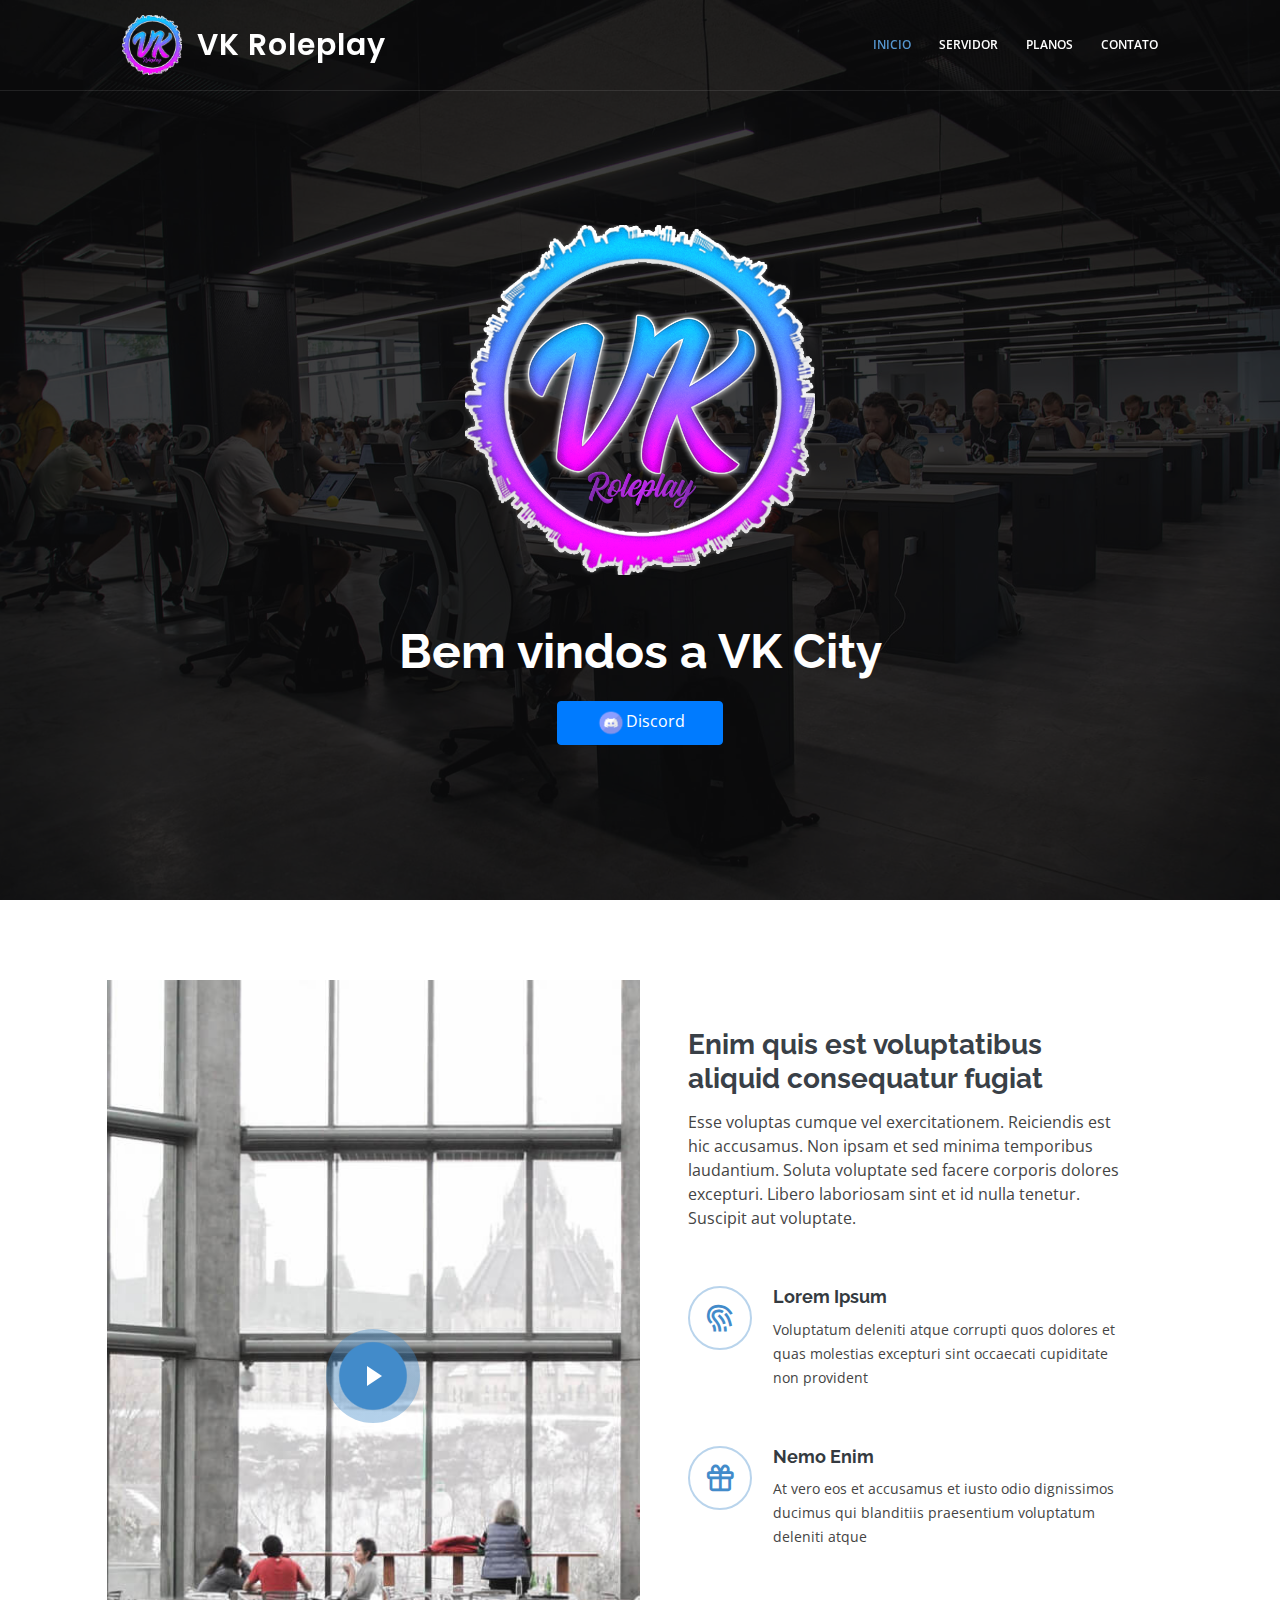
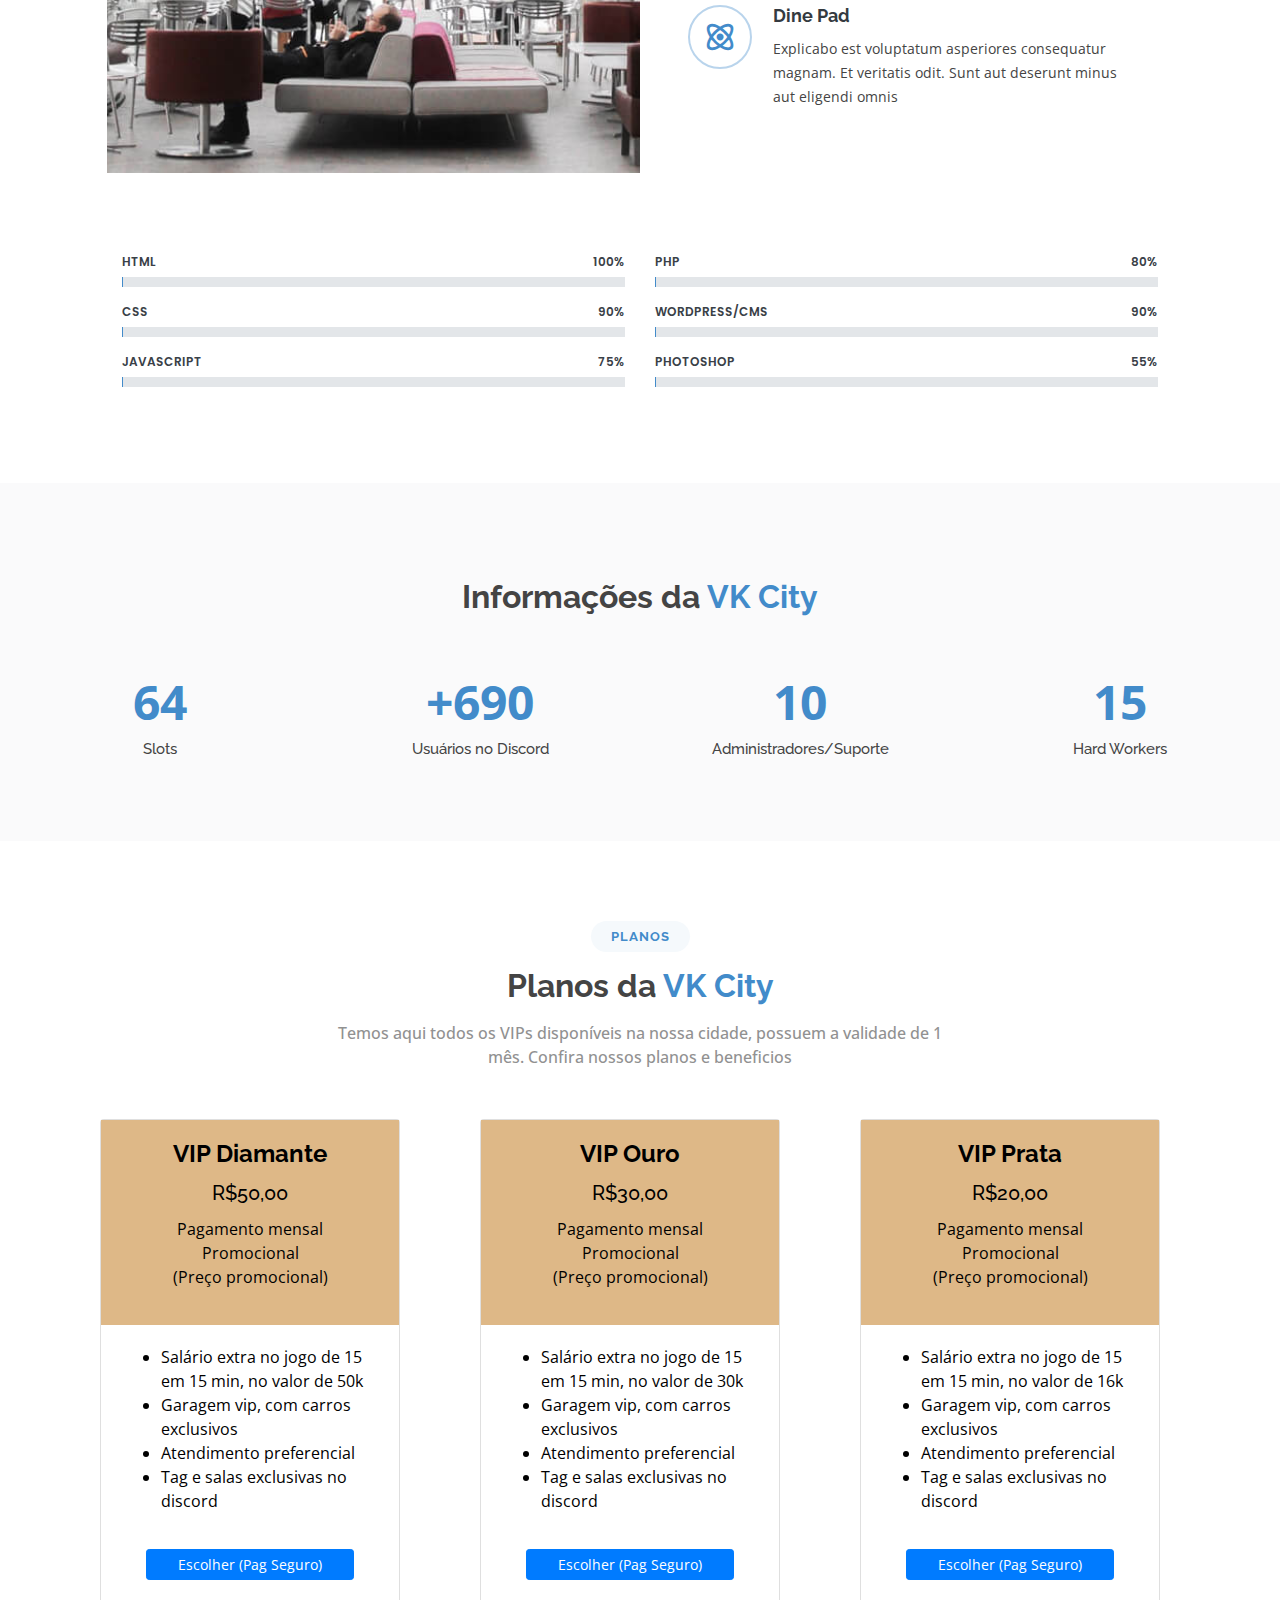
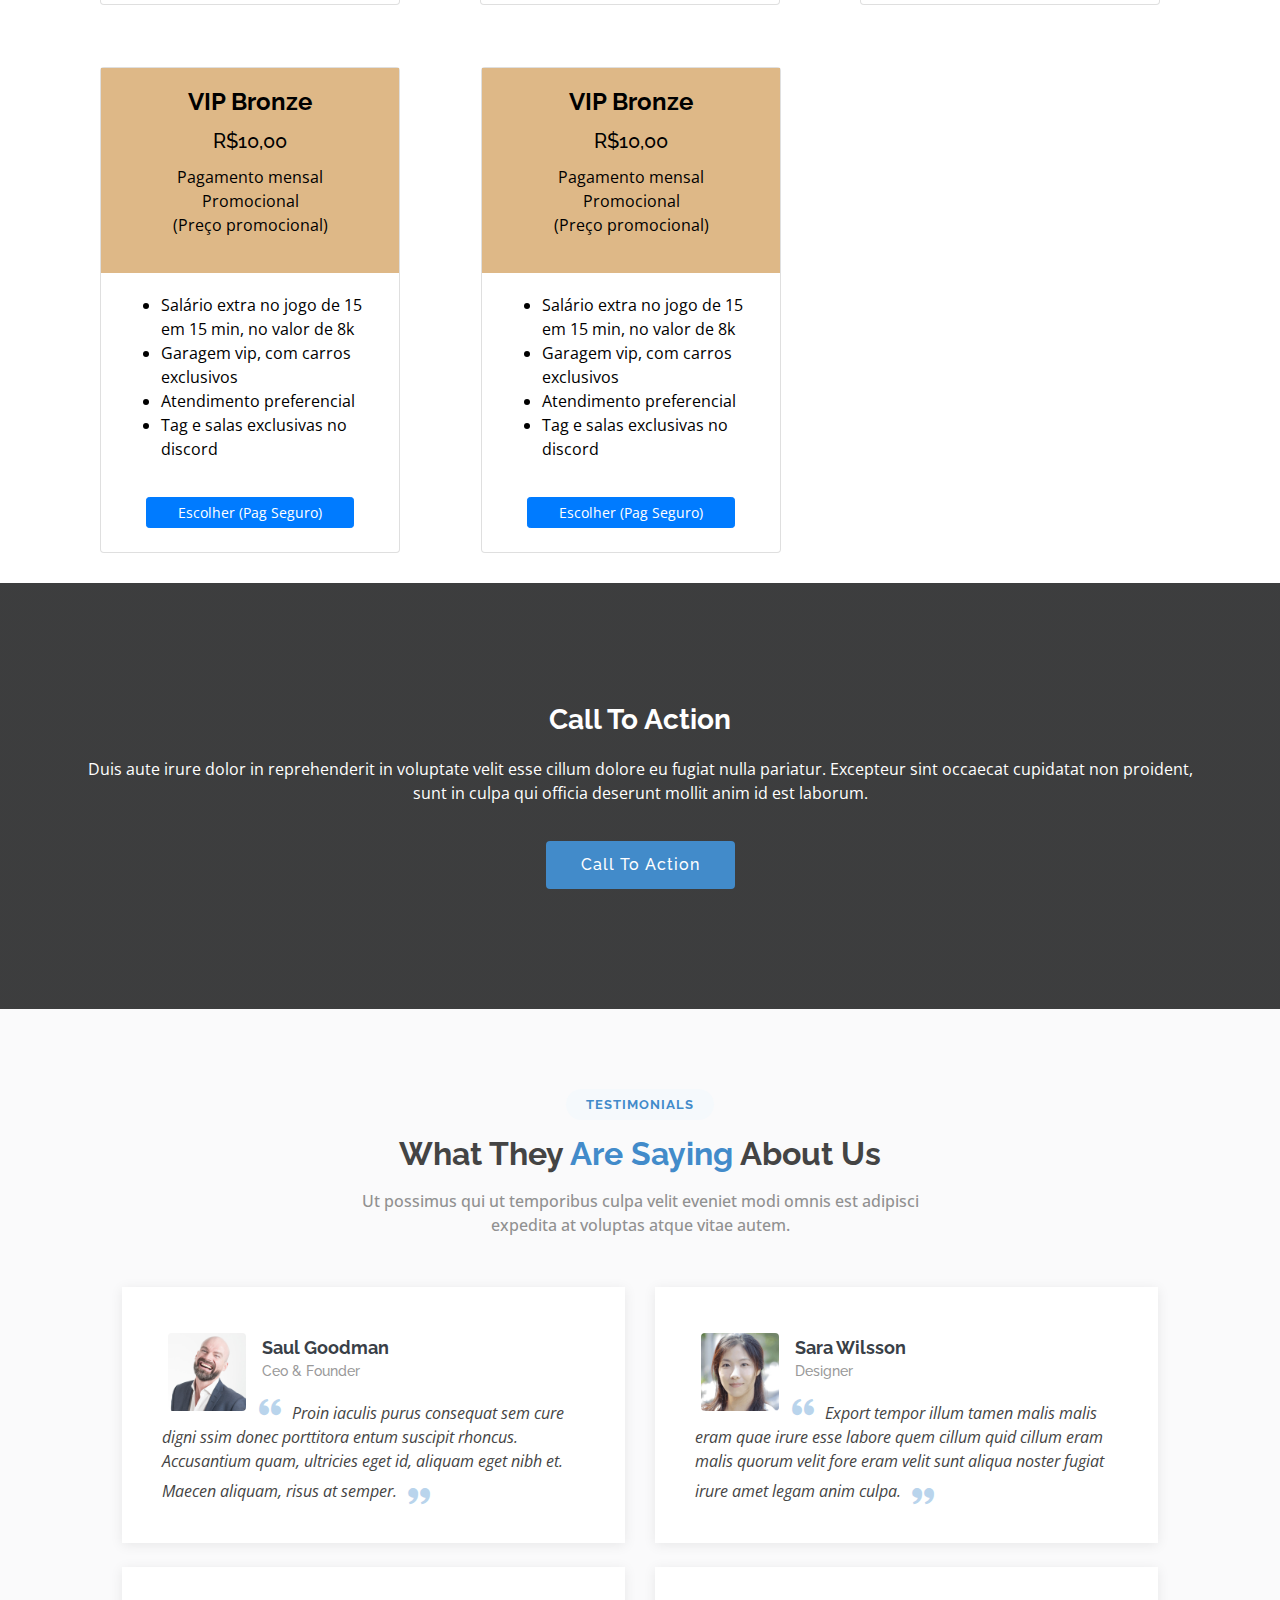
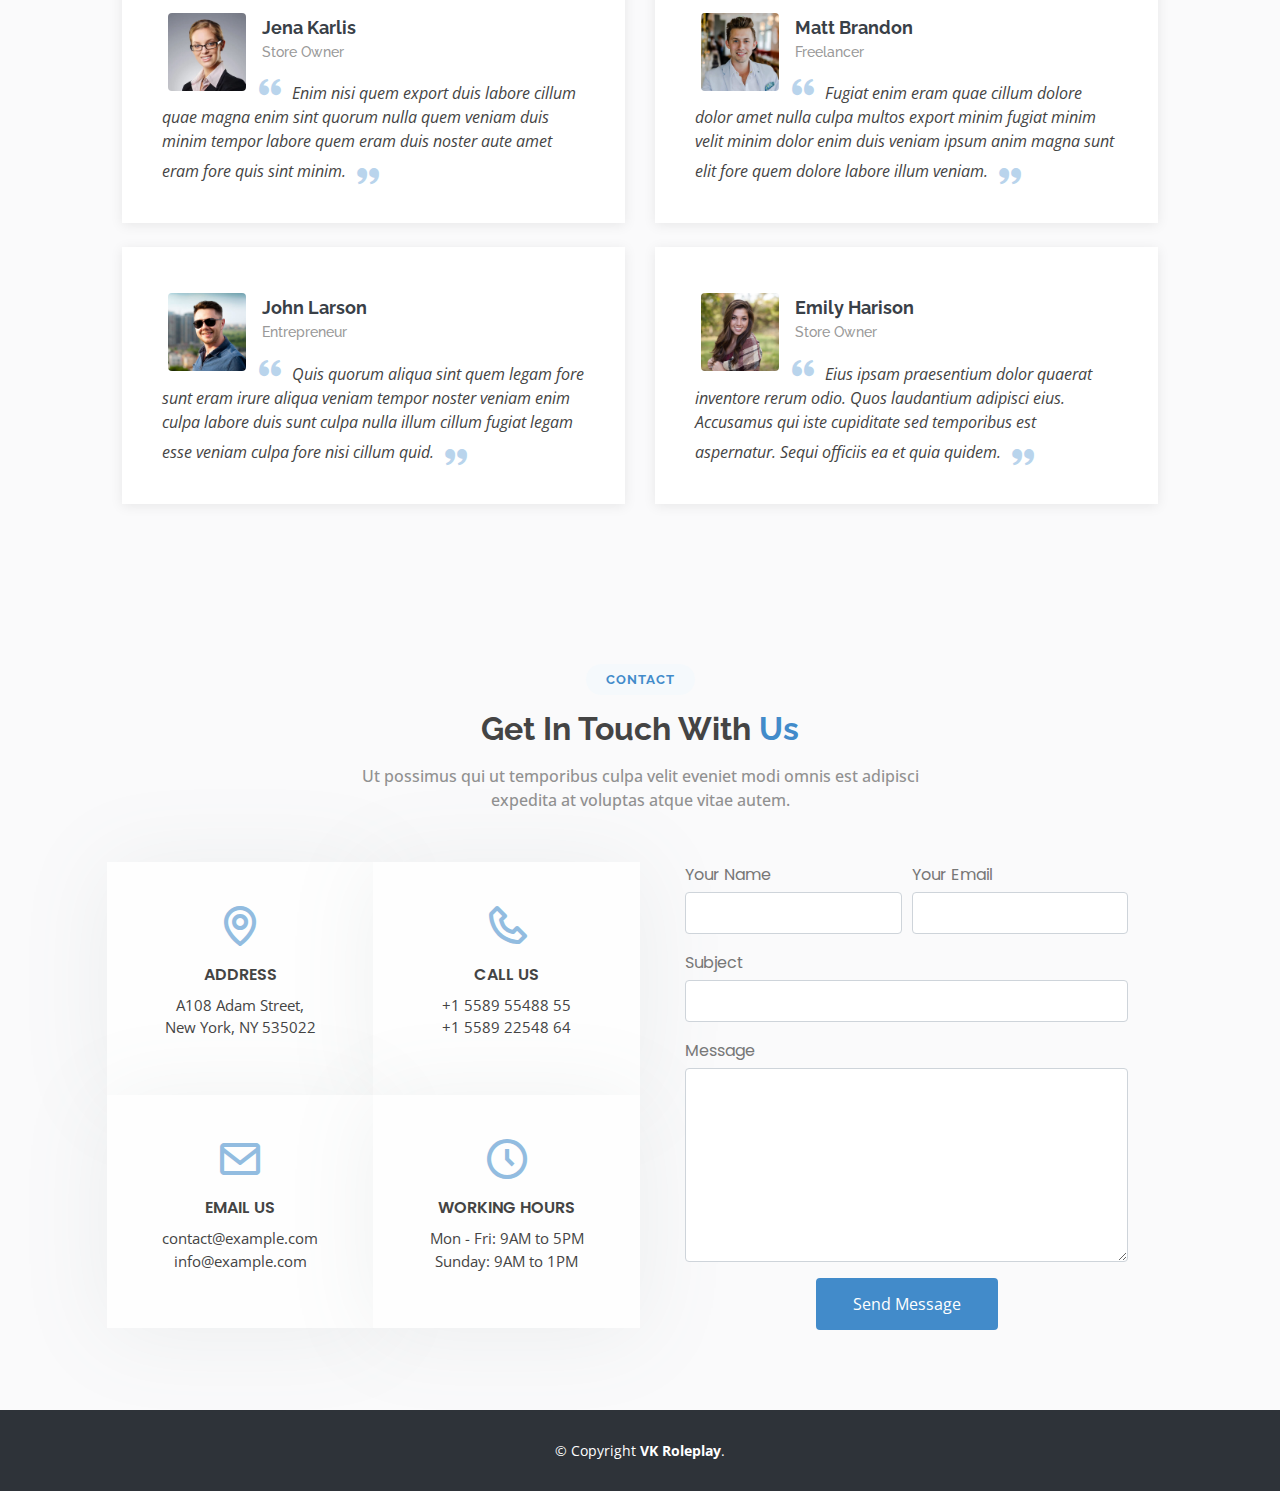
==== commit b1394fed: "botão discord" ====
--- a/index.html
+++ b/index.html
@@ -26,8 +26,7 @@
   <link href="assets/vendor/animate.css/animate.min.css" rel="stylesheet">
   <link href="assets/vendor/venobox/venobox.css" rel="stylesheet">
   <link href="assets/vendor/owl.carousel/assets/owl.carousel.min.css" rel="stylesheet">
-  <link rel="stylesheet" href="//maxcdn.bootstrapcdn.com/font-awesome/4.3.0/css/font-awesome.min.css">
-
+  <link href="http://maxcdn.bootstrapcdn.com/font-awesome/4.3.0/css/font-awesome.min.css" rel="stylesheet">
 
   <!-- Template Main CSS File -->
   <link href="assets/css/style.css" rel="stylesheet">
@@ -35,7 +34,6 @@
 </head>
 
 <body>
-
   <!-- ======= Header ======= -->
   <header id="header" class="fixed-top ">
     <div class="container-fluid">
@@ -44,8 +42,6 @@
         <div class="col-xl-10 d-flex align-items-center justify-content-end">
           <a class="logoimg" href="#hero"><img src="assets/img/logo.png" alt="logo1"></a>
           <h1 class="logo mr-auto"><a href="#hero">VK Roleplay</a></h1>
-          <!-- Uncomment below if you prefer to use an image logo -->
-          <!-- <a href="index.html" class="logo mr-auto"><img src="assets/img/logo.png" alt="" class="img-fluid"></a>-->
 
           <nav class="nav-menu d-none d-lg-block">
             <ul>
@@ -71,8 +67,8 @@
               <a class="logofull"><img src="assets/img/logofull.png" alt="logo2"></a>
               </br></br></br>
               <h2 class="animated fadeInDown">Bem vindos a <span>VK City</span></h2>
-              <a href="http://pag.ae/7UW6phQ-n" target="_blank">
-                <button type="button" class="fa fa-discord" style="width: 20%; height: 55px;">Discord</button>
+              <a href="https://discord.gg/CuwNwSr" target="_blank">
+                <button class="btn btn-primary btn-dis" type="submit"><img src="assets/img/discord.png" width="30" height="30" class="d-inline-block" alt="">Discord</button>
               </a>
             </div>
           </div>
--- a/assets/css/style.css
+++ b/assets/css/style.css
@@ -109,6 +109,11 @@
 .back-to-top i:hover {
   background: #5697d0;
   color: #fff;
+}
+
+.btn-dis {
+  width: 15%;
+  text-align: 5px;
 }
 
 /*--------------------------------------------------------------
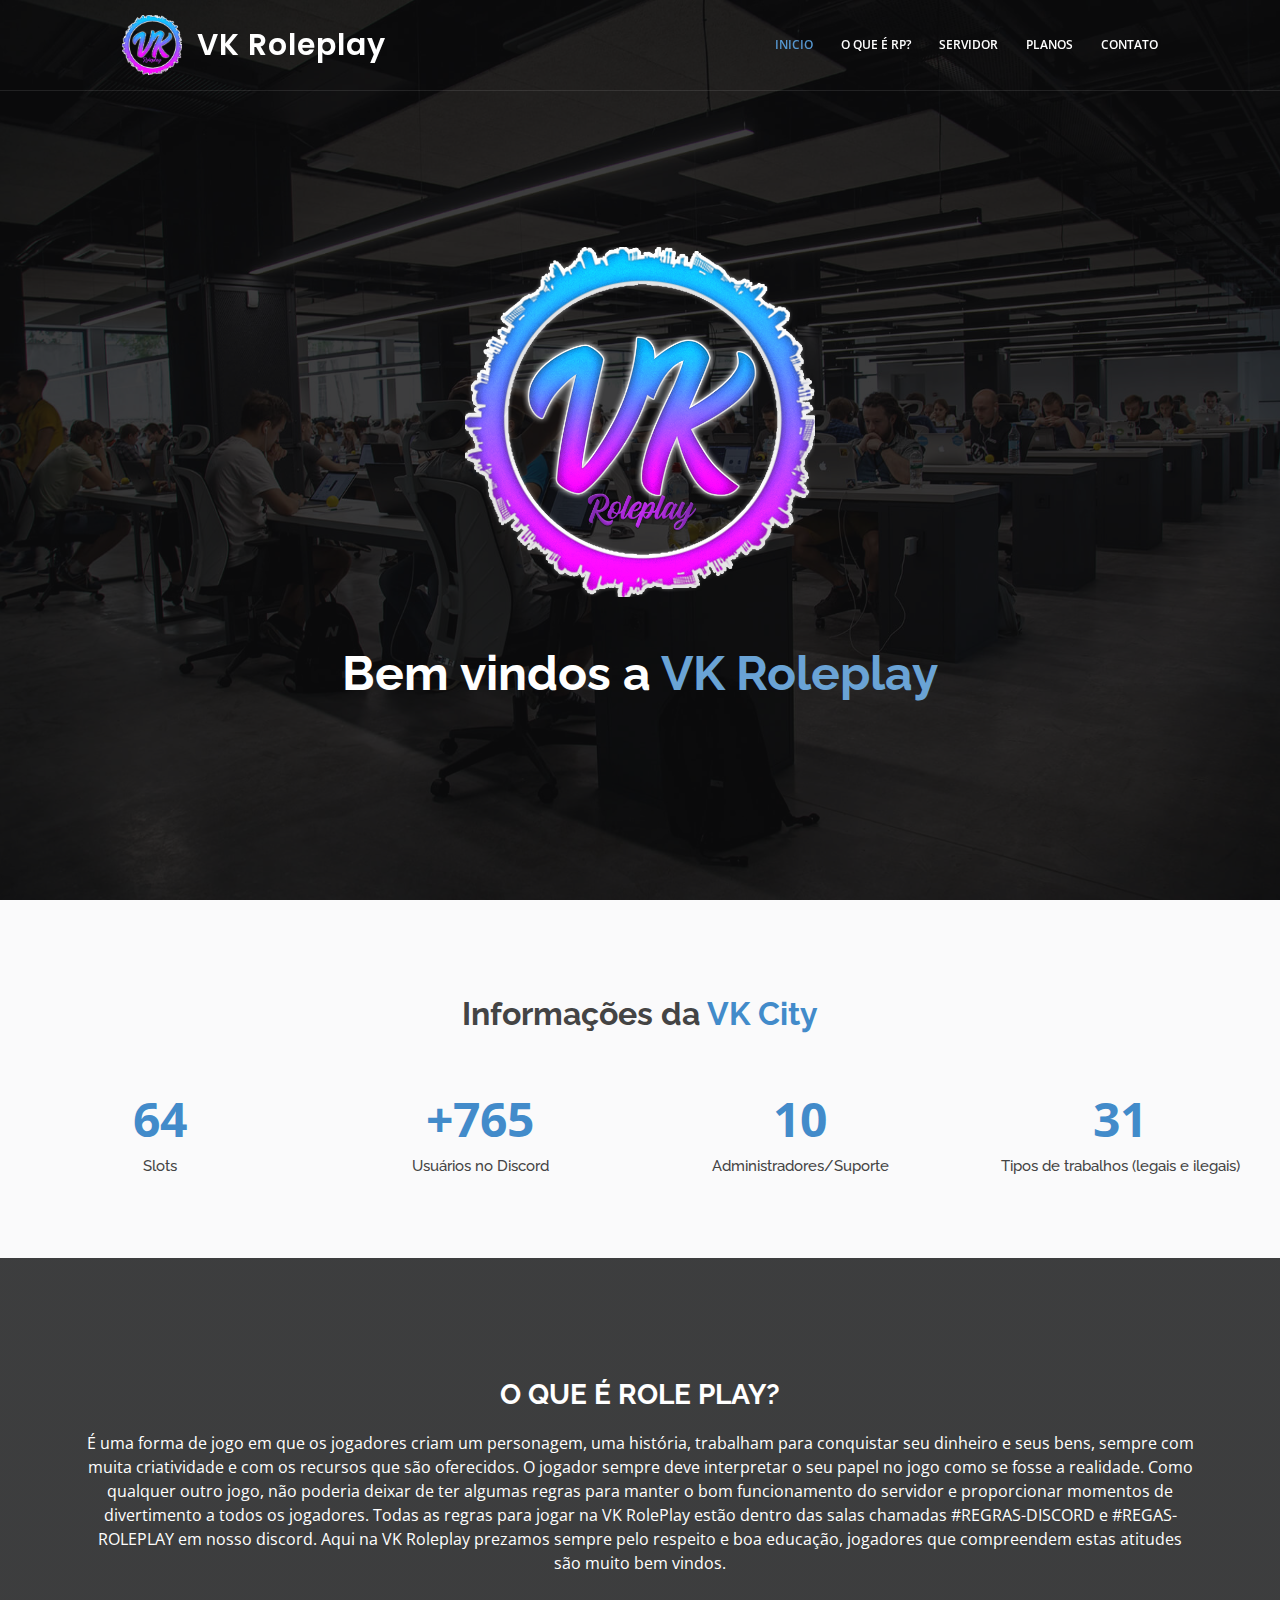
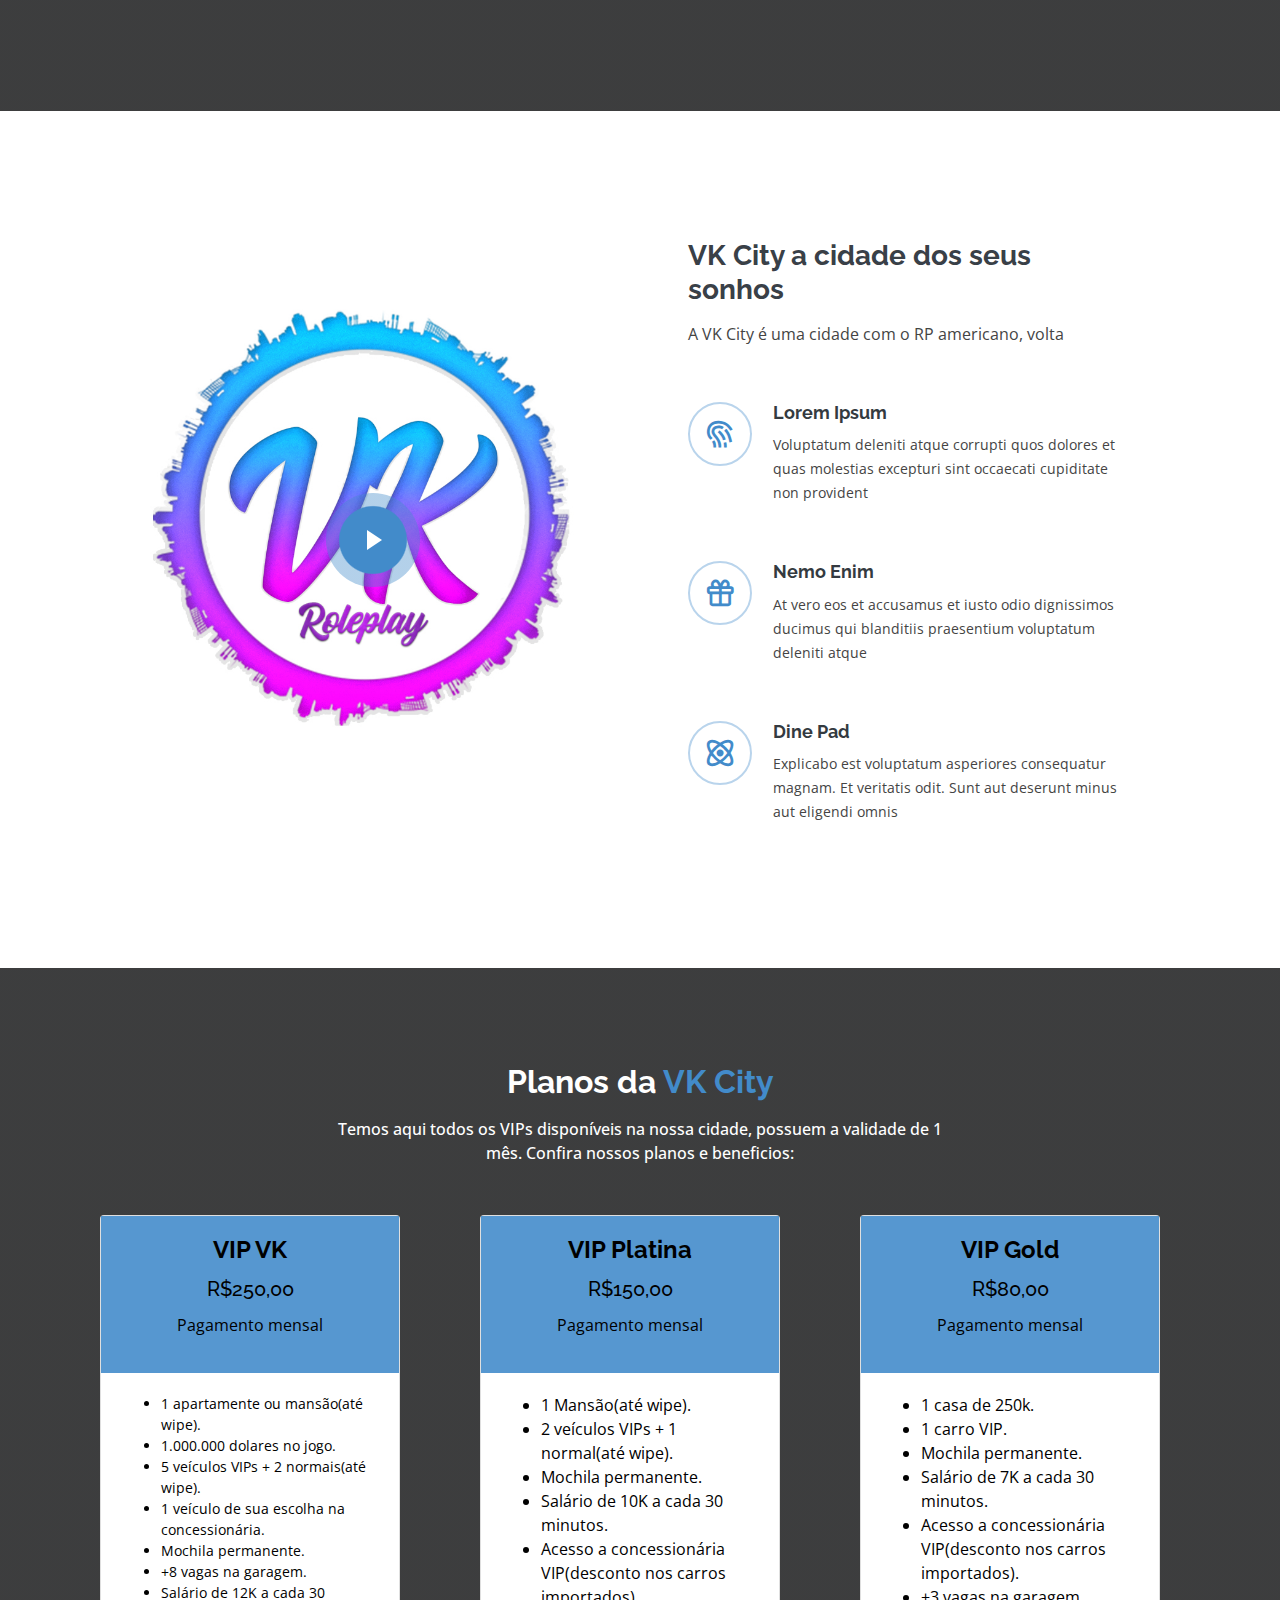
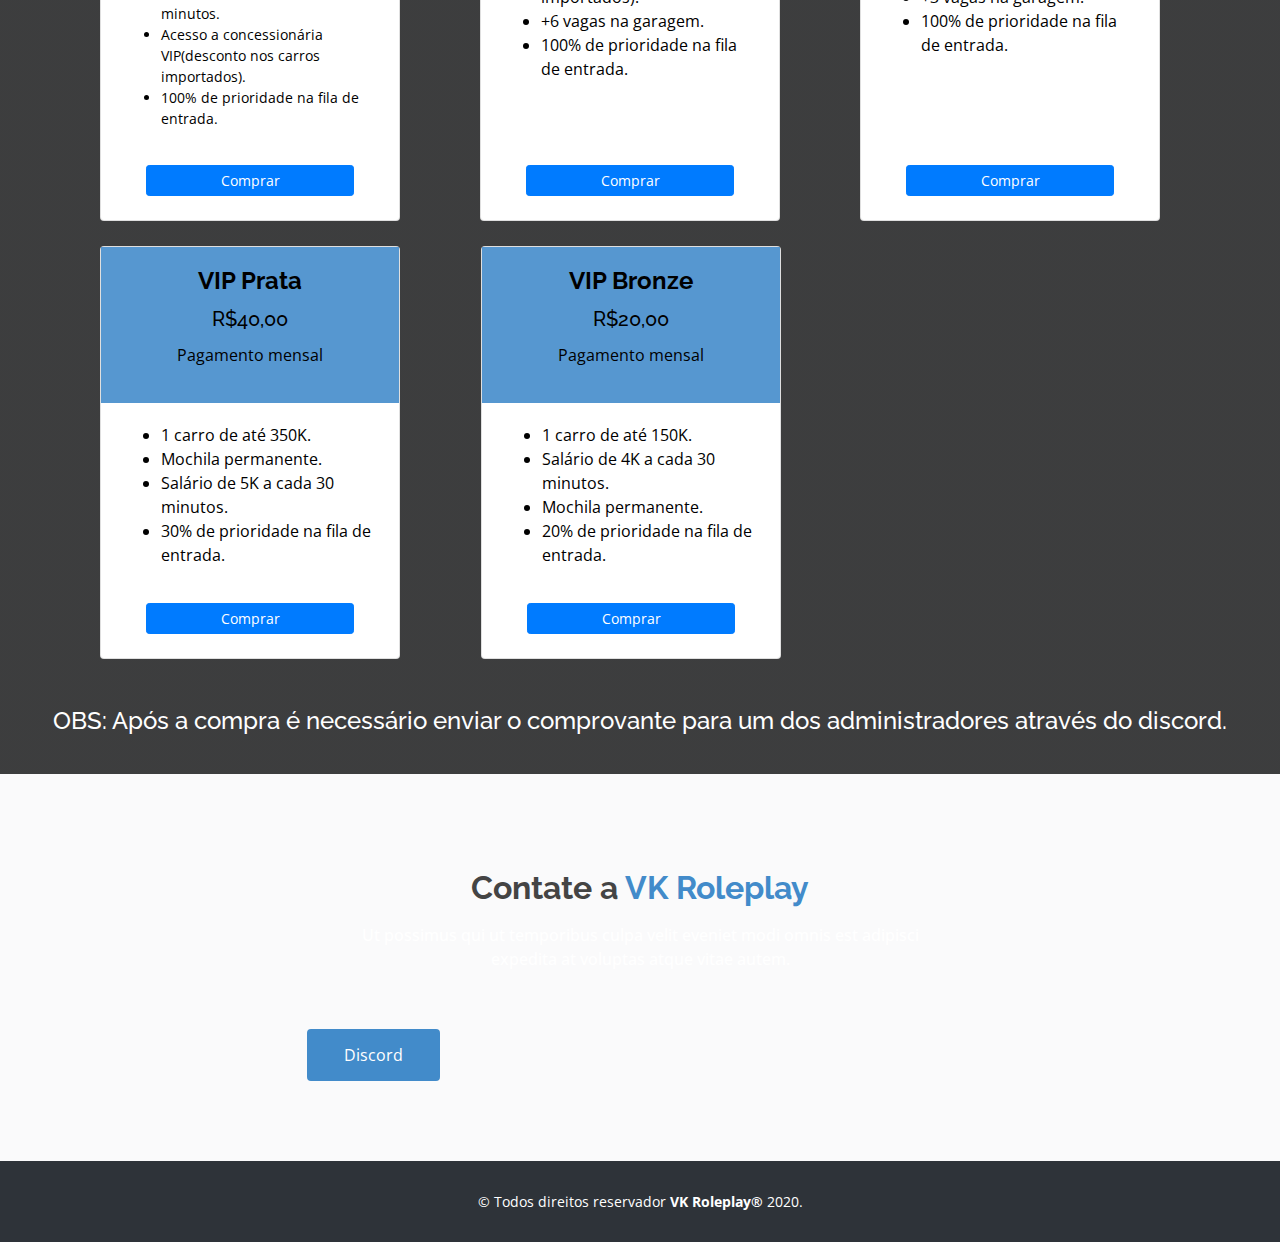
==== commit 928d5ec7: "ajustes" ====
--- a/index.html
+++ b/index.html
@@ -46,6 +46,7 @@
           <nav class="nav-menu d-none d-lg-block">
             <ul>
               <li class="active"><a href="#hero">Inicio</a></li>
+              <li><a href="#cta">O que é RP?</a></li>
               <li><a href="#about">Servidor</a></li>
               <li><a href="#services">Planos</a></li>
               <li><a href="#contact">Contato</a></li>
@@ -66,10 +67,10 @@
             <div class="container">
               <a class="logofull"><img src="assets/img/logofull.png" alt="logo2"></a>
               </br></br></br>
-              <h2 class="animated fadeInDown">Bem vindos a <span>VK City</span></h2>
-              <a href="https://discord.gg/CuwNwSr" target="_blank">
+              <h2 class="animated fadeInDown">Bem vindos a <span style="color: #6aa3d5;">VK Roleplay</span></h2>
+              <!--<a href="https://discord.gg/CuwNwSr" target="_blank">
                 <button class="btn btn-primary btn-dis" type="submit"><img src="assets/img/discord.png" width="30" height="30" class="d-inline-block" alt="">Discord</button>
-              </a>
+              </a>-->
             </div>
           </div>
         </div>
@@ -78,6 +79,62 @@
   </section><!-- End Hero -->
 
   <main id="main">
+
+    <!-- ======= Counts Section ======= -->
+    <section id="counts" class="counts section-bg">
+      <div class="container-fluid">
+        <div class="section-title">
+          <h3>Informações da <span>VK City</span></h3>
+        </div>
+        <div class="row counters">
+
+          <div class="col-lg-3 col-6 text-center">
+            <span data-toggle="counter-up">64</span>
+            <p>Slots</p>
+          </div>
+
+          <div class="col-lg-3 col-6 text-center">
+            <span data-toggle="counter-up">+765</span>
+            <p>Usuários no Discord</p>
+          </div>
+
+          <div class="col-lg-3 col-6 text-center">
+            <span data-toggle="counter-up">10</span>
+            <p>Administradores/Suporte</p>
+          </div>
+
+          <div class="col-lg-3 col-6 text-center">
+            <span data-toggle="counter-up">31</span>
+            <p>Tipos de trabalhos (legais e ilegais)</p>
+          </div>
+
+        </div>
+
+      </div>
+    </section><!-- End Counts Section -->
+
+    <!-- ======= Cta Section ======= -->
+    <section id="cta" class="cta">
+      <div class="container">
+
+        <div class="text-center" style="text-align:justify">
+          <h3>O QUE É ROLE PLAY?</h3>
+          <p>É uma forma de jogo em que os jogadores criam um personagem, uma história, trabalham para conquistar seu
+            dinheiro e seus bens,
+            sempre com muita criatividade e com os recursos que são oferecidos. O jogador sempre deve interpretar o seu
+            papel no jogo como se
+            fosse a realidade. Como qualquer outro jogo, não poderia deixar de ter algumas regras para manter o bom
+            funcionamento do servidor
+            e proporcionar momentos de divertimento a todos os jogadores. Todas as regras para jogar na VK RolePlay
+            estão dentro das salas
+            chamadas #REGRAS-DISCORD e #REGAS-ROLEPLAY em nosso discord. Aqui na VK Roleplay prezamos sempre pelo respeito e
+            boa educação,
+            jogadores que compreendem estas atitudes são muito bem vindos.
+          </p>
+        </div>
+
+      </div>
+    </section><!-- End Cta Section -->
 
     <!-- ======= About Section ======= -->
     <section id="about" class="about">
@@ -85,16 +142,14 @@
 
         <div class="row justify-content-center">
           <div class="col-xl-5 col-lg-6 video-box d-flex justify-content-center align-items-stretch">
-            <a href="https://www.youtube.com/watch?v=jDDaplaOz7Q" class="venobox play-btn mb-4" data-vbtype="video"
+            <a href="https://youtu.be/qkhPc-3VbXQ" class="venobox play-btn mb-4" data-vbtype="video"
               data-autoplay="true"></a>
           </div>
 
           <div
             class="col-xl-5 col-lg-6 icon-boxes d-flex flex-column align-items-stretch justify-content-center py-5 px-lg-5">
-            <h3>Enim quis est voluptatibus aliquid consequatur fugiat</h3>
-            <p>Esse voluptas cumque vel exercitationem. Reiciendis est hic accusamus. Non ipsam et sed minima temporibus
-              laudantium. Soluta voluptate sed facere corporis dolores excepturi. Libero laboriosam sint et id nulla
-              tenetur. Suscipit aut voluptate.</p>
+            <h3>VK City a cidade dos seus sonhos</h3>
+            <p>A VK City é uma cidade com o RP americano, volta</p>
 
             <div class="icon-box">
               <div class="icon"><i class="bx bx-fingerprint"></i></div>
@@ -123,115 +178,14 @@
       </div>
     </section><!-- End About Section -->
 
-    <!-- ======= Skills Section ======= -->
-    <section id="skills" class="skills">
-      <div class="container-fluid">
-
-        <div class="row justify-content-center skills-content">
-
-          <div class="col-xl-5 col-lg-6">
-
-            <div class="progress">
-              <span class="skill">HTML <i class="val">100%</i></span>
-              <div class="progress-bar-wrap">
-                <div class="progress-bar" role="progressbar" aria-valuenow="100" aria-valuemin="0" aria-valuemax="100">
-                </div>
-              </div>
-            </div>
-
-            <div class="progress">
-              <span class="skill">CSS <i class="val">90%</i></span>
-              <div class="progress-bar-wrap">
-                <div class="progress-bar" role="progressbar" aria-valuenow="90" aria-valuemin="0" aria-valuemax="100">
-                </div>
-              </div>
-            </div>
-
-            <div class="progress">
-              <span class="skill">JavaScript <i class="val">75%</i></span>
-              <div class="progress-bar-wrap">
-                <div class="progress-bar" role="progressbar" aria-valuenow="75" aria-valuemin="0" aria-valuemax="100">
-                </div>
-              </div>
-            </div>
-
-          </div>
-
-          <div class="col-xl-5 col-lg-6">
-
-            <div class="progress">
-              <span class="skill">PHP <i class="val">80%</i></span>
-              <div class="progress-bar-wrap">
-                <div class="progress-bar" role="progressbar" aria-valuenow="80" aria-valuemin="0" aria-valuemax="100">
-                </div>
-              </div>
-            </div>
-
-            <div class="progress">
-              <span class="skill">WordPress/CMS <i class="val">90%</i></span>
-              <div class="progress-bar-wrap">
-                <div class="progress-bar" role="progressbar" aria-valuenow="90" aria-valuemin="0" aria-valuemax="100">
-                </div>
-              </div>
-            </div>
-
-            <div class="progress">
-              <span class="skill">Photoshop <i class="val">55%</i></span>
-              <div class="progress-bar-wrap">
-                <div class="progress-bar" role="progressbar" aria-valuenow="55" aria-valuemin="0" aria-valuemax="100">
-                </div>
-              </div>
-            </div>
-
-          </div>
-
-        </div>
-
-      </div>
-    </section><!-- End Skills Section -->
-
-    <!-- ======= Counts Section ======= -->
-    <section id="counts" class="counts section-bg">
-      <div class="container-fluid">
-        <div class="section-title">
-          <h3>Informações da <span>VK City</span></h3>
-        </div>
-        <div class="row counters">
-
-          <div class="col-lg-3 col-6 text-center">
-            <span data-toggle="counter-up">64</span>
-            <p>Slots</p>
-          </div>
-
-          <div class="col-lg-3 col-6 text-center">
-            <span data-toggle="counter-up">+690</span>
-            <p>Usuários no Discord</p>
-          </div>
-
-          <div class="col-lg-3 col-6 text-center">
-            <span data-toggle="counter-up">10</span>
-            <p>Administradores/Suporte</p>
-          </div>
-
-          <div class="col-lg-3 col-6 text-center">
-            <span data-toggle="counter-up">15</span>
-            <p>Hard Workers</p>
-          </div>
-
-        </div>
-
-      </div>
-    </section><!-- End Counts Section -->
-
     <!-- ======= Services Section ======= -->
     <section id="services" class="services">
       <div class="container-fluid">
 
         <div class="section-title">
-          <h2>Planos</h2>
-          <h3>Planos da <span>VK City</span></h3>
+          <h3 style="color: white;">Planos da <span>VK City</span></h3>
           <p>Temos aqui todos os VIPs disponíveis na nossa cidade, possuem a validade de 1 mês. Confira nossos planos e
-            beneficios</p>
+            beneficios:</p>
         </div>
 
         <div class="container">
@@ -239,22 +193,27 @@
             <div class="col-sm">
               <div class="container div1" colspan="5" style="text-align:center; color: #000000;">
                 <div class="card" style="width:300px">
-                  <div class="card-body" style="background-color: burlywood;">
-                    <h4 class="card-title"><strong>VIP Diamante</strong></h4>
-                    <h5 class="card-title">R$50,00</h5>
-                    <p>Pagamento mensal <br>Promocional<br>(Preço promocional)</p>
-                  </div>
-                  <div class="card-body" style="text-align:left;">
+                  <div class="card-body" style="background-color: #5697d0;">
+                    <h4 class="card-title"><strong>VIP VK</strong></h4>
+                    <h5 class="card-title">R$250,00</h5>
+                    <p>Pagamento mensal</p>
+                  </div>
+                  <div class="card-body" style="text-align:left; font-size:14px">
                     <ul>
-                      <li>Salário extra no jogo de 15 em 15 min, no valor de 50k</li>
-                      <li>Garagem vip, com carros exclusivos</li>
-                      <li>Atendimento preferencial</li>
-                      <li>Tag e salas exclusivas no discord</li>
+                      <li>1 apartamente ou mansão(até wipe).</li>
+                      <li>1.000.000 dolares no jogo.</li>
+                      <li>5 veículos VIPs + 2 normais(até wipe).</li>
+                      <li>1 veículo de sua escolha na concessionária.</li>
+                      <li>Mochila permanente.</li>
+                      <li>+8 vagas na garagem.</li>
+                      <li>Salário de 12K a cada 30 minutos.</li>
+                      <li>Acesso a concessionária VIP(desconto nos carros importados).</li>
+                      <li>100% de prioridade na fila de entrada.</li>
                     </ul>
                   </div>
-                  <a href="http://pag.ae/7URN6rsup" target="_blank">
-                    <button type="button" class="btn btn-primary btn-sm" style="width: 70%;">Escolher (Pag
-                      Seguro)</button>
+                  <a href="https://www.mercadopago.com.br/checkout/v1/redirect?pref_id=262671851-fbec1d1d-c8ba-4df6-8943-9bfde00a9ce9"
+                    target="_blank">
+                    <button type="button" class="btn btn-primary btn-sm" style="width: 70%;">Comprar</button>
                   </a>
                   <br>
                 </div>
@@ -263,22 +222,27 @@
             <div class="col-sm">
               <div class="container div2" colspan="5" style="text-align:center; color: #000000;">
                 <div class="card" style="width:300px">
-                  <div class="card-body" style="background-color: burlywood;">
-                    <h4 class="card-title"><strong>VIP Ouro</strong></h4>
-                    <h5 class="card-title">R$30,00</h5>
-                    <p>Pagamento mensal <br>Promocional<br>(Preço promocional)</p>
+                  <div class="card-body" style="background-color: #5697d0;">
+                    <h4 class="card-title"><strong>VIP Platina</strong></h4>
+                    <h5 class="card-title">R$150,00</h5>
+                    <p>Pagamento mensal</p>
                   </div>
                   <div class="card-body" style="text-align:left;">
                     <ul>
-                      <li>Salário extra no jogo de 15 em 15 min, no valor de 30k</li>
-                      <li>Garagem vip, com carros exclusivos</li>
-                      <li>Atendimento preferencial</li>
-                      <li>Tag e salas exclusivas no discord</li>
+                      <li>1 Mansão(até wipe).</li>
+                      <li>2 veículos VIPs + 1 normal(até wipe).</li>
+                      <li>Mochila permanente.</li>
+                      <li>Salário de 10K a cada 30 minutos.</li>
+                      <li>Acesso a concessionária VIP(desconto nos carros importados).</li>
+                      <li>+6 vagas na garagem.</li>
+                      <li>100% de prioridade na fila de entrada.</li>
                     </ul>
                   </div>
-                  <a href="http://pag.ae/7URNcEJ7K" target="_blank">
-                    <button type="button" class="btn btn-primary btn-sm" style="width: 70%;">Escolher (Pag
-                      Seguro)</button>
+                  </br>
+                  </br>
+                  <a href="https://www.mercadopago.com.br/checkout/v1/redirect?pref_id=262671851-47b511b5-d864-4479-adfa-23d676d95f91"
+                    target="_blank">
+                    <button type="button" class="btn btn-primary btn-sm" style="width: 70%;">Comprar</button>
                   </a>
                   <br>
                 </div>
@@ -287,22 +251,26 @@
             <div class="col-sm">
               <div class="container div3" colspan="5" style="text-align:center; color: #000000;">
                 <div class="card" style="width:300px">
-                  <div class="card-body" style="background-color: burlywood;">
-                    <h4 class="card-title"><strong>VIP Prata</strong></h4>
-                    <h5 class="card-title">R$20,00</h5>
-                    <p>Pagamento mensal <br>Promocional<br>(Preço promocional)</p>
+                  <div class="card-body" style="background-color: #5697d0;">
+                    <h4 class="card-title"><strong>VIP Gold</strong></h4>
+                    <h5 class="card-title">R$80,00</h5>
+                    <p>Pagamento mensal</p>
                   </div>
                   <div class="card-body" style="text-align:left;">
                     <ul>
-                      <li>Salário extra no jogo de 15 em 15 min, no valor de 16k</li>
-                      <li>Garagem vip, com carros exclusivos</li>
-                      <li>Atendimento preferencial</li>
-                      <li>Tag e salas exclusivas no discord</li>
+                      <li>1 casa de 250k.</li>
+                      <li>1 carro VIP.</li>
+                      <li>Mochila permanente.</li>
+                      <li>Salário de 7K a cada 30 minutos.</li>
+                      <li>Acesso a concessionária VIP(desconto nos carros importados).</li>
+                      <li>+3 vagas na garagem.</li>
+                      <li>100% de prioridade na fila de entrada.</li>
                     </ul>
                   </div>
-                  <a href="http://pag.ae/7URNe3R2K" target="_blank">
-                    <button type="button" class="btn btn-primary btn-sm" style="width: 70%;">Escolher (Pag
-                      Seguro)</button>
+                </br></br></br>
+                  <a href="https://www.mercadopago.com.br/checkout/v1/redirect?pref_id=262671851-567fc262-3559-4d46-b363-10726eca51f9"
+                    target="_blank">
+                    <button type="button" class="btn btn-primary btn-sm" style="width: 70%;">Comprar</button>
                   </a>
                   <br>
                 </div>
@@ -310,27 +278,27 @@
             </div>
           </div>
         </div>
-        <div class="container" style="margin-top: 5%;">
+        <div class="container" style="margin-top: 2%;">
           <div class="row">
             <div class="col-sm">
               <div class="container div4" colspan="5" style="text-align:center; color: #000000;">
                 <div class="card" style="width:300px">
-                  <div class="card-body" style="background-color: burlywood;">
-                    <h4 class="card-title"><strong>VIP Bronze</strong></h4>
-                    <h5 class="card-title">R$10,00</h5>
-                    <p>Pagamento mensal <br>Promocional<br>(Preço promocional)</p>
+                  <div class="card-body" style="background-color: #5697d0;">
+                    <h4 class="card-title"><strong>VIP Prata</strong></h4>
+                    <h5 class="card-title">R$40,00</h5>
+                    <p>Pagamento mensal</p>
                   </div>
                   <div class="card-body" style="text-align:left;">
                     <ul>
-                      <li>Salário extra no jogo de 15 em 15 min, no valor de 8k</li>
-                      <li>Garagem vip, com carros exclusivos</li>
-                      <li>Atendimento preferencial</li>
-                      <li>Tag e salas exclusivas no discord</li>
+                      <li>1 carro de até 350K.</li>
+                      <li>Mochila permanente.</li>
+                      <li>Salário de 5K a cada 30 minutos.</li>
+                      <li>30% de prioridade na fila de entrada.</li>
                     </ul>
                   </div>
-                  <a href="http://pag.ae/7UW6phQ-n" target="_blank">
-                    <button type="button" class="btn btn-primary btn-sm" style="width: 70%;">Escolher (Pag
-                      Seguro)</button>
+                  <a href="https://www.mercadopago.com.br/checkout/v1/redirect?pref_id=262671851-5ff906d3-143b-4bd0-a114-67293315192b"
+                    target="_blank">
+                    <button type="button" class="btn btn-primary btn-sm" style="width: 70%;">Comprar</button>
                   </a>
                   <br>
                 </div>
@@ -339,22 +307,22 @@
             <div class="col-sm">
               <div class="container div4" colspan="5" style="text-align:center; color: #000000; margin-left: -35%;">
                 <div class="card" style="width:300px">
-                  <div class="card-body" style="background-color: burlywood;">
+                  <div class="card-body" style="background-color: #5697d0;">
                     <h4 class="card-title"><strong>VIP Bronze</strong></h4>
-                    <h5 class="card-title">R$10,00</h5>
-                    <p>Pagamento mensal <br>Promocional<br>(Preço promocional)</p>
+                    <h5 class="card-title">R$20,00</h5>
+                    <p>Pagamento mensal</p>
                   </div>
                   <div class="card-body" style="text-align:left;">
                     <ul>
-                      <li>Salário extra no jogo de 15 em 15 min, no valor de 8k</li>
-                      <li>Garagem vip, com carros exclusivos</li>
-                      <li>Atendimento preferencial</li>
-                      <li>Tag e salas exclusivas no discord</li>
+                      <li>1 carro de até 150K.</li>
+                      <li>Salário de 4K a cada 30 minutos.</li>
+                      <li>Mochila permanente.</li>
+                      <li>20% de prioridade na fila de entrada.</li>
                     </ul>
                   </div>
-                  <a href="http://pag.ae/7UW6phQ-n" target="_blank">
-                    <button type="button" class="btn btn-primary btn-sm" style="width: 70%;">Escolher (Pag
-                      Seguro)</button>
+                  <a href="https://www.mercadopago.com.br/checkout/v1/redirect?pref_id=262671851-5dd3a885-cbaa-4f2e-a25e-e8839017e94b"
+                    target="_blank">
+                    <button type="button" class="btn btn-primary btn-sm" style="width: 70%;">Comprar</button>
                   </a>
                   <br>
                 </div>
@@ -362,10 +330,15 @@
             </div>
           </div>
         </div>
+        <div style="text-align: center; color:white;">
+        </br>
+        </br>
+          <h4>OBS: Após a compra é necessário enviar o comprovante para um dos administradores através do discord.</h4>
+        </div>
       </div>
     </section><!-- End Services Section -->
 
-    <!-- ======= Cta Section ======= -->
+    <!-- ======= Cta Section ======= 
     <section id="cta" class="cta">
       <div class="container">
 
@@ -378,123 +351,14 @@
         </div>
 
       </div>
-    </section><!-- End Cta Section -->
-
-    <!-- ======= Testimonials Section ======= -->
-    <section id="testimonials" class="testimonials section-bg">
-      <div class="container-fluid">
-
-        <div class="section-title">
-          <h2>Testimonials</h2>
-          <h3>What They <span>Are Saying</span> About Us</h3>
-          <p>Ut possimus qui ut temporibus culpa velit eveniet modi omnis est adipisci expedita at voluptas atque vitae
-            autem.</p>
-        </div>
-
-        <div class="row justify-content-center">
-          <div class="col-xl-10">
-
-            <div class="row">
-
-              <div class="col-lg-6">
-                <div class="testimonial-item">
-                  <img src="assets/img/testimonials/testimonials-1.jpg" class="testimonial-img" alt="">
-                  <h3>Saul Goodman</h3>
-                  <h4>Ceo &amp; Founder</h4>
-                  <p>
-                    <i class="bx bxs-quote-alt-left quote-icon-left"></i>
-                    Proin iaculis purus consequat sem cure digni ssim donec porttitora entum suscipit rhoncus.
-                    Accusantium quam, ultricies eget id, aliquam eget nibh et. Maecen aliquam, risus at semper.
-                    <i class="bx bxs-quote-alt-right quote-icon-right"></i>
-                  </p>
-                </div>
-              </div><!-- End testimonial-item -->
-
-              <div class="col-lg-6">
-                <div class="testimonial-item mt-4 mt-lg-0">
-                  <img src="assets/img/testimonials/testimonials-2.jpg" class="testimonial-img" alt="">
-                  <h3>Sara Wilsson</h3>
-                  <h4>Designer</h4>
-                  <p>
-                    <i class="bx bxs-quote-alt-left quote-icon-left"></i>
-                    Export tempor illum tamen malis malis eram quae irure esse labore quem cillum quid cillum eram malis
-                    quorum velit fore eram velit sunt aliqua noster fugiat irure amet legam anim culpa.
-                    <i class="bx bxs-quote-alt-right quote-icon-right"></i>
-                  </p>
-                </div>
-              </div><!-- End testimonial-item -->
-
-              <div class="col-lg-6">
-                <div class="testimonial-item mt-4">
-                  <img src="assets/img/testimonials/testimonials-3.jpg" class="testimonial-img" alt="">
-                  <h3>Jena Karlis</h3>
-                  <h4>Store Owner</h4>
-                  <p>
-                    <i class="bx bxs-quote-alt-left quote-icon-left"></i>
-                    Enim nisi quem export duis labore cillum quae magna enim sint quorum nulla quem veniam duis minim
-                    tempor labore quem eram duis noster aute amet eram fore quis sint minim.
-                    <i class="bx bxs-quote-alt-right quote-icon-right"></i>
-                  </p>
-                </div>
-              </div><!-- End testimonial-item -->
-
-              <div class="col-lg-6">
-                <div class="testimonial-item mt-4">
-                  <img src="assets/img/testimonials/testimonials-4.jpg" class="testimonial-img" alt="">
-                  <h3>Matt Brandon</h3>
-                  <h4>Freelancer</h4>
-                  <p>
-                    <i class="bx bxs-quote-alt-left quote-icon-left"></i>
-                    Fugiat enim eram quae cillum dolore dolor amet nulla culpa multos export minim fugiat minim velit
-                    minim dolor enim duis veniam ipsum anim magna sunt elit fore quem dolore labore illum veniam.
-                    <i class="bx bxs-quote-alt-right quote-icon-right"></i>
-                  </p>
-                </div>
-              </div><!-- End testimonial-item -->
-
-              <div class="col-lg-6">
-                <div class="testimonial-item mt-4">
-                  <img src="assets/img/testimonials/testimonials-5.jpg" class="testimonial-img" alt="">
-                  <h3>John Larson</h3>
-                  <h4>Entrepreneur</h4>
-                  <p>
-                    <i class="bx bxs-quote-alt-left quote-icon-left"></i>
-                    Quis quorum aliqua sint quem legam fore sunt eram irure aliqua veniam tempor noster veniam enim
-                    culpa labore duis sunt culpa nulla illum cillum fugiat legam esse veniam culpa fore nisi cillum
-                    quid.
-                    <i class="bx bxs-quote-alt-right quote-icon-right"></i>
-                  </p>
-                </div>
-              </div><!-- End testimonial-item -->
-
-              <div class="col-lg-6">
-                <div class="testimonial-item mt-4">
-                  <img src="assets/img/testimonials/testimonials-6.jpg" class="testimonial-img" alt="">
-                  <h3>Emily Harison</h3>
-                  <h4>Store Owner</h4>
-                  <p>
-                    <i class="bx bxs-quote-alt-left quote-icon-left"></i>
-                    Eius ipsam praesentium dolor quaerat inventore rerum odio. Quos laudantium adipisci eius. Accusamus
-                    qui iste cupiditate sed temporibus est aspernatur. Sequi officiis ea et quia quidem.
-                    <i class="bx bxs-quote-alt-right quote-icon-right"></i>
-                  </p>
-                </div>
-              </div><!-- End testimonial-item -->
-
-            </div>
-          </div>
-        </div>
-
-      </div>
-    </section><!-- End Testimonials Section -->
+    </section> End Cta Section -->
 
     <!-- ======= Contact Section ======= -->
     <section id="contact" class="contact section-bg">
       <div class="container-fluid">
 
         <div class="section-title">
-          <h2>Contact</h2>
-          <h3>Get In Touch With <span>Us</span></h3>
+          <h3>Contate a <span>VK Roleplay</span></h3>
           <p>Ut possimus qui ut temporibus culpa velit eveniet modi omnis est adipisci expedita at voluptas atque vitae
             autem.</p>
         </div>
@@ -502,70 +366,12 @@
         <div class="row justify-content-center">
           <div class="col-xl-10">
             <div class="row">
-
-              <div class="col-lg-6">
-
-                <div class="row justify-content-center">
-
-                  <div class="col-md-6 info d-flex flex-column align-items-stretch">
-                    <i class="bx bx-map"></i>
-                    <h4>Address</h4>
-                    <p>A108 Adam Street,<br>New York, NY 535022</p>
-                  </div>
-                  <div class="col-md-6 info d-flex flex-column align-items-stretch">
-                    <i class="bx bx-phone"></i>
-                    <h4>Call Us</h4>
-                    <p>+1 5589 55488 55<br>+1 5589 22548 64</p>
-                  </div>
-                  <div class="col-md-6 info d-flex flex-column align-items-stretch">
-                    <i class="bx bx-envelope"></i>
-                    <h4>Email Us</h4>
-                    <p>contact@example.com<br>info@example.com</p>
-                  </div>
-                  <div class="col-md-6 info d-flex flex-column align-items-stretch">
-                    <i class="bx bx-time-five"></i>
-                    <h4>Working Hours</h4>
-                    <p>Mon - Fri: 9AM to 5PM<br>Sunday: 9AM to 1PM</p>
-                  </div>
-
-                </div>
-
-              </div>
-
               <div class="col-lg-6">
                 <form action="forms/contact.php" method="post" role="form" class="php-email-form">
-                  <div class="form-row">
-                    <div class="col-md-6 form-group">
-                      <label for="name">Your Name</label>
-                      <input type="text" name="name" class="form-control" id="name" data-rule="minlen:4"
-                        data-msg="Please enter at least 4 chars" />
-                      <div class="validate"></div>
-                    </div>
-                    <div class="col-md-6 form-group">
-                      <label for="email">Your Email</label>
-                      <input type="email" class="form-control" name="email" id="email" data-rule="email"
-                        data-msg="Please enter a valid email" />
-                      <div class="validate"></div>
-                    </div>
-                  </div>
-                  <div class="form-group">
-                    <label for="subject">Subject</label>
-                    <input type="text" class="form-control" name="subject" id="subject" data-rule="minlen:4"
-                      data-msg="Please enter at least 8 chars of subject" />
-                    <div class="validate"></div>
-                  </div>
-                  <div class="form-group">
-                    <label for="message">Message</label>
-                    <textarea class="form-control" name="message" rows="8" data-rule="required"
-                      data-msg="Please write something for us"></textarea>
-                    <div class="validate"></div>
-                  </div>
-                  <div class="mb-3">
-                    <div class="loading">Loading</div>
-                    <div class="error-message"></div>
-                    <div class="sent-message">Your message has been sent. Thank you!</div>
-                  </div>
-                  <div class="text-center"><button type="submit">Send Message</button></div>
+                  <h1></h1>
+                  <div class="text-center">
+                    <button type="submit">Discord</button>
+                  </div>
                 </form>
               </div>
 
@@ -580,10 +386,9 @@
 
   <!-- ======= Footer ======= -->
   <footer id="footer">
-
     <div class="container">
       <div class="copyright">
-        &copy; Copyright <strong><span>VK Roleplay</span></strong>.
+        &copy; Todos direitos reservador <strong><span>VK Roleplay®</span></strong> 2020.
       </div>
     </div>
   </footer><!-- End Footer -->
--- a/assets/css/style.css
+++ b/assets/css/style.css
@@ -34,6 +34,8 @@
 h1, h2, h3, h4, h5, h6 {
   font-family: "Raleway", sans-serif;
 }
+
+
 
 /*--------------------------------------------------------------
 # Preloader
@@ -109,11 +111,6 @@
 .back-to-top i:hover {
   background: #5697d0;
   color: #fff;
-}
-
-.btn-dis {
-  width: 15%;
-  text-align: 5px;
 }
 
 /*--------------------------------------------------------------
@@ -580,7 +577,7 @@
 .section-title p {
   margin: 15px auto 0 auto;
   font-weight: 500;
-  color: #919191;
+  color: #ffffff;
 }
 
 @media (min-width: 1024px) {
@@ -818,6 +815,8 @@
 --------------------------------------------------------------*/
 .services {
   padding-bottom: 30px;
+  background: linear-gradient(rgba(12, 13, 14, 0.8), rgba(12, 13, 14, 0.8)), url("../img/707055.jpg") fixed center center;
+  background-size: cover;
 }
 
 .services .icon-box {
@@ -842,7 +841,7 @@
 }
 
 .services .title a {
-  color: #343a40;
+  color: #ffffff;
   transition: 0.3s;
 }
 
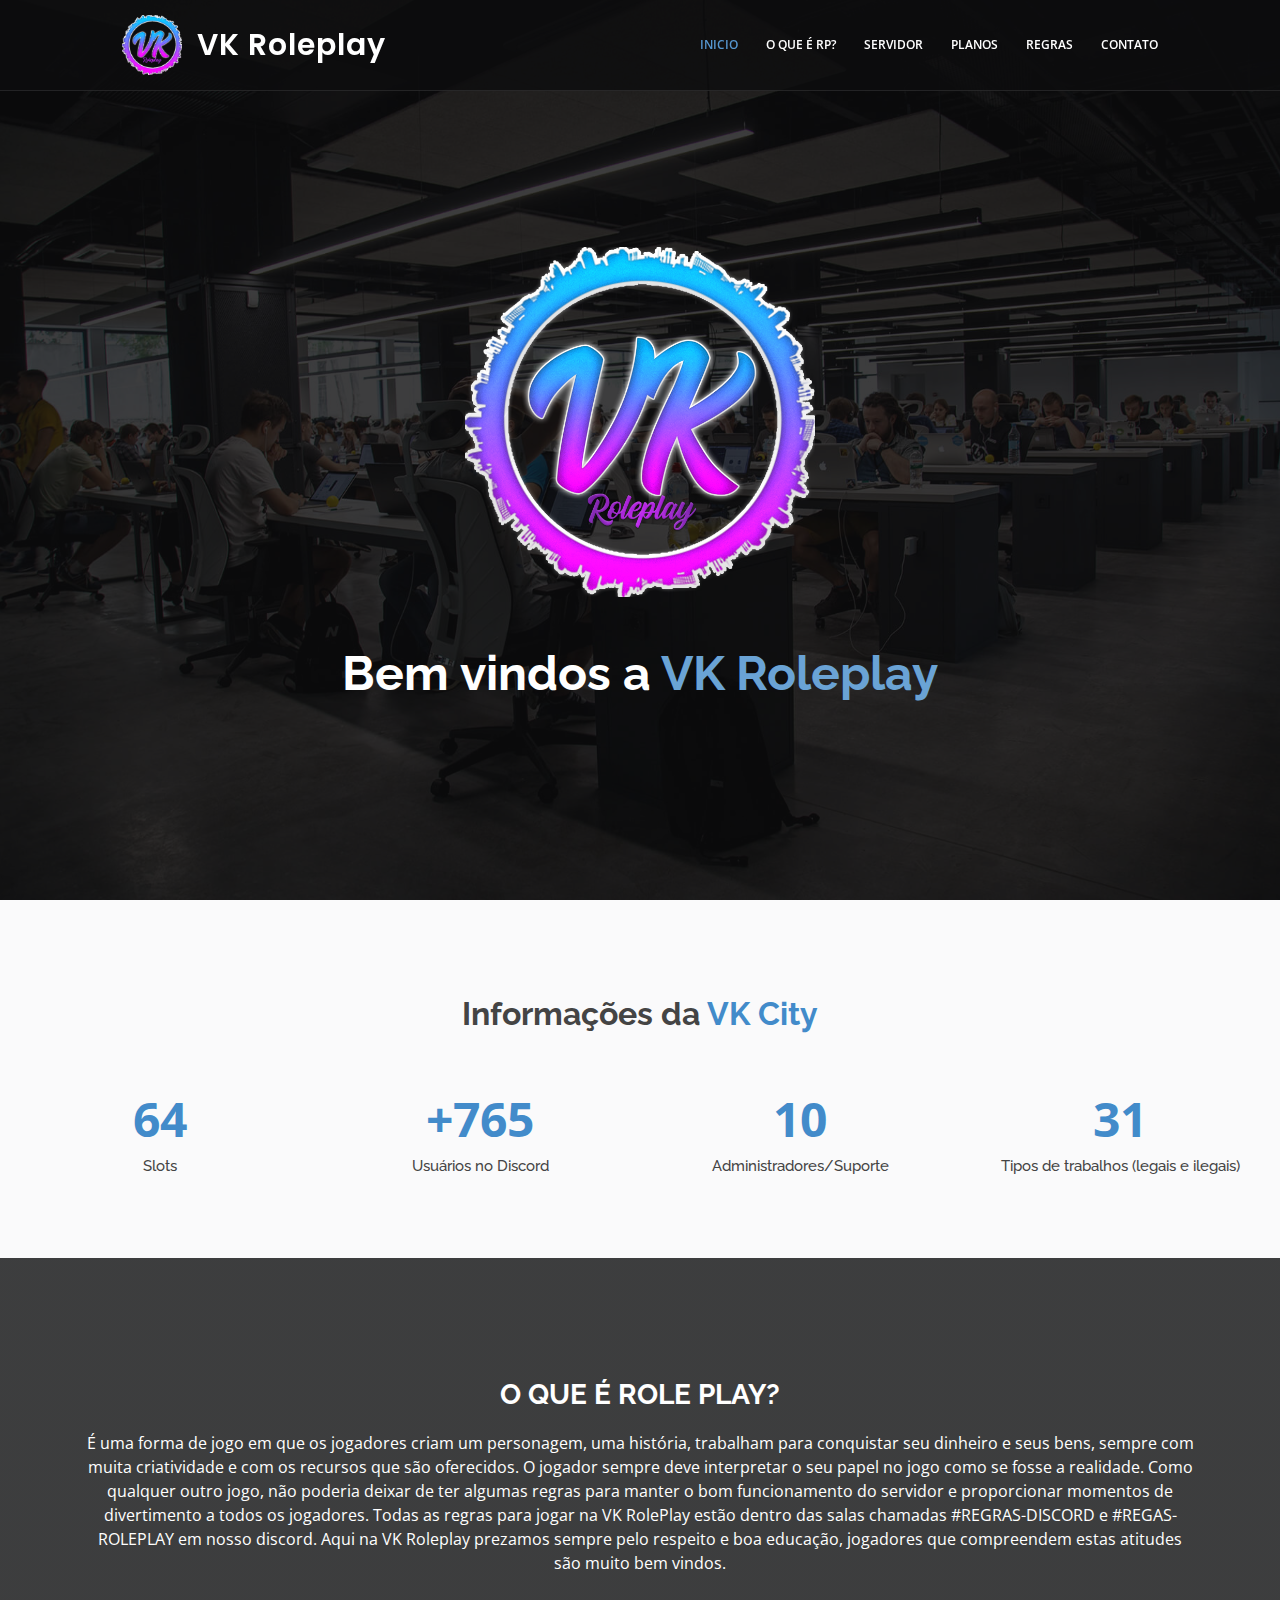
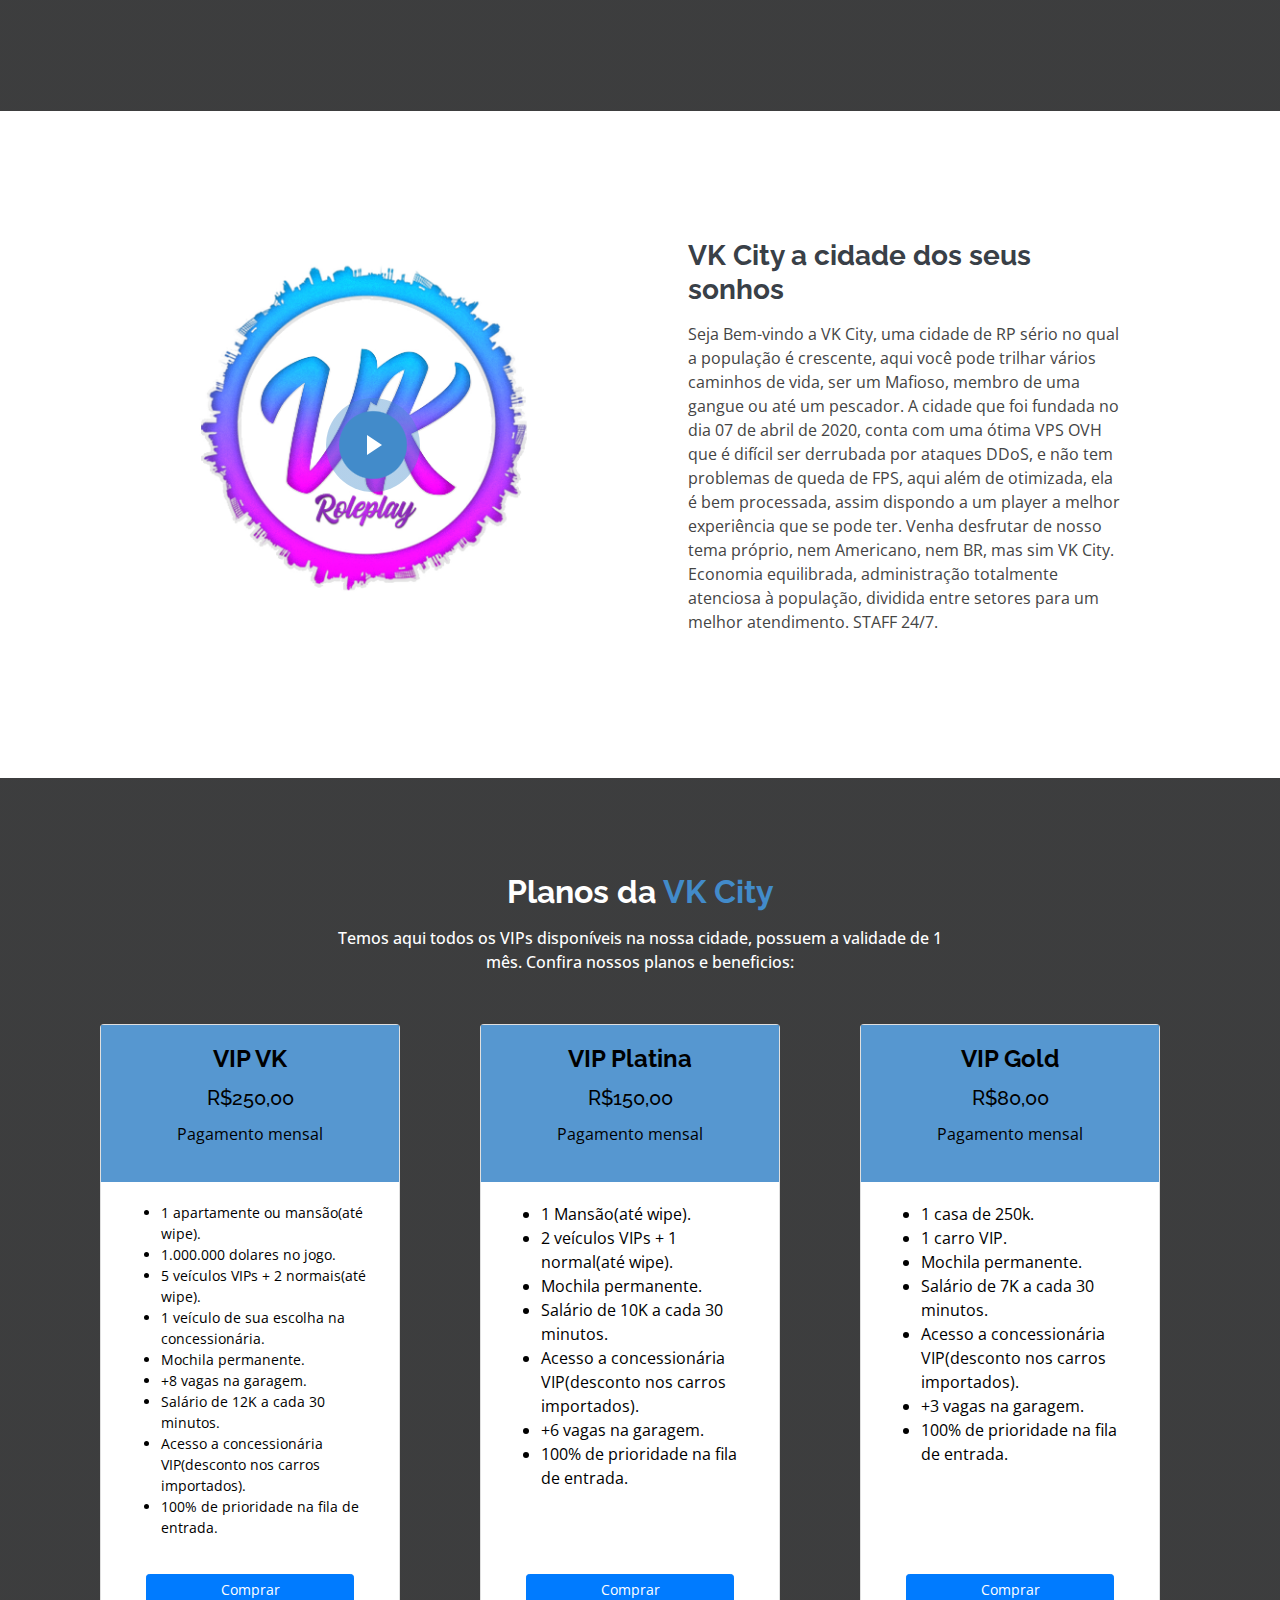
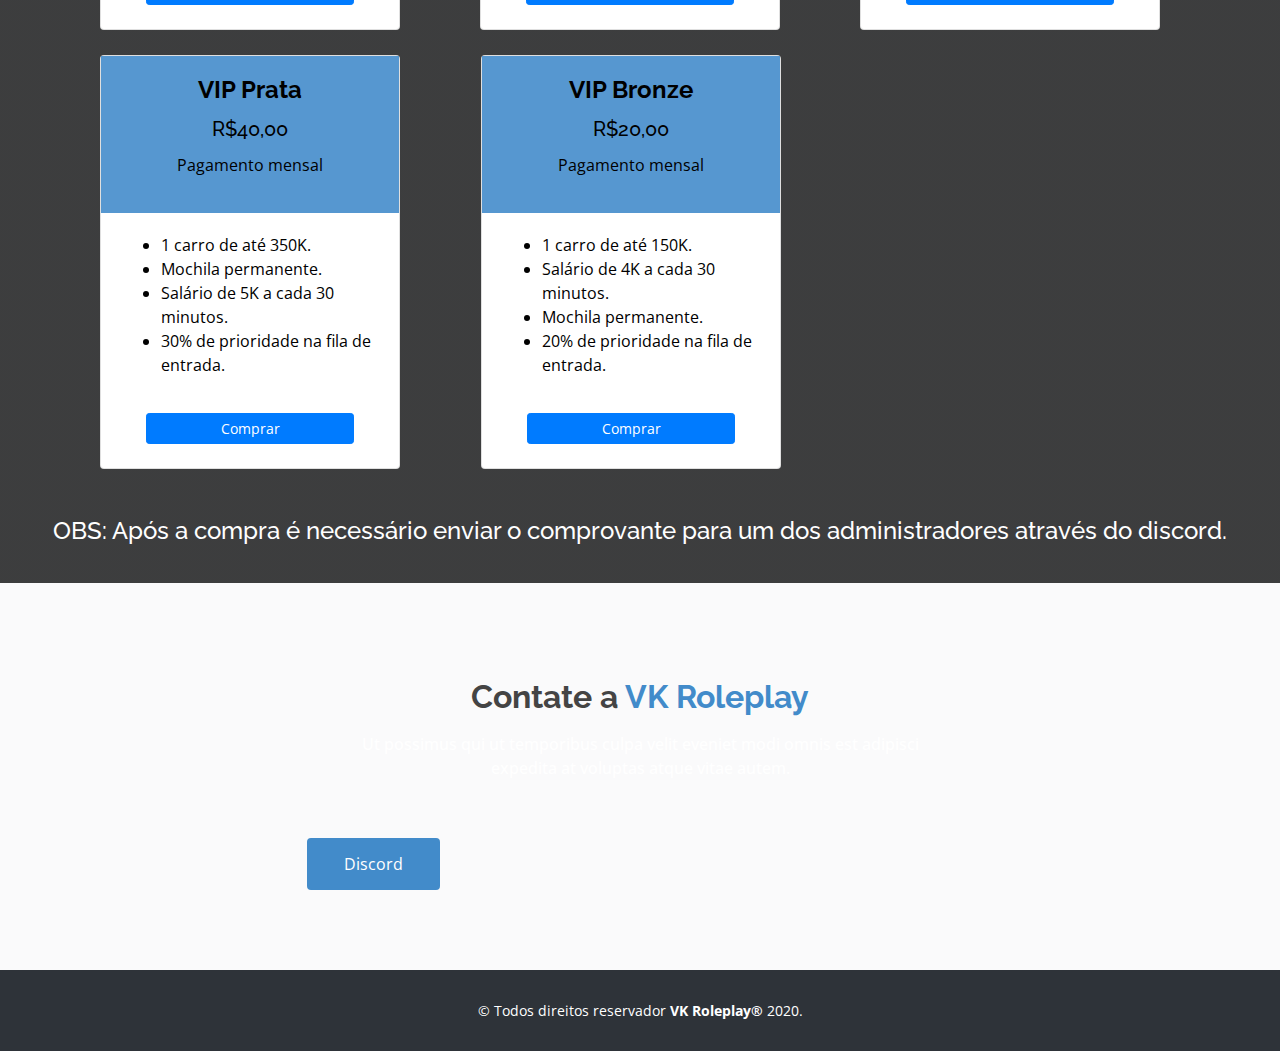
==== commit 45c611f8: "inclusão de regras" ====
--- a/index.html
+++ b/index.html
@@ -49,6 +49,7 @@
               <li><a href="#cta">O que é RP?</a></li>
               <li><a href="#about">Servidor</a></li>
               <li><a href="#services">Planos</a></li>
+              <li><a href="regras.html">Regras</a></li>
               <li><a href="#contact">Contato</a></li>
             </ul>
           </nav><!-- .nav-menu -->
@@ -127,7 +128,8 @@
             funcionamento do servidor
             e proporcionar momentos de divertimento a todos os jogadores. Todas as regras para jogar na VK RolePlay
             estão dentro das salas
-            chamadas #REGRAS-DISCORD e #REGAS-ROLEPLAY em nosso discord. Aqui na VK Roleplay prezamos sempre pelo respeito e
+            chamadas #REGRAS-DISCORD e #REGAS-ROLEPLAY em nosso discord. Aqui na VK Roleplay prezamos sempre pelo
+            respeito e
             boa educação,
             jogadores que compreendem estas atitudes são muito bem vindos.
           </p>
@@ -149,29 +151,17 @@
           <div
             class="col-xl-5 col-lg-6 icon-boxes d-flex flex-column align-items-stretch justify-content-center py-5 px-lg-5">
             <h3>VK City a cidade dos seus sonhos</h3>
-            <p>A VK City é uma cidade com o RP americano, volta</p>
-
-            <div class="icon-box">
-              <div class="icon"><i class="bx bx-fingerprint"></i></div>
-              <h4 class="title"><a href="">Lorem Ipsum</a></h4>
-              <p class="description">Voluptatum deleniti atque corrupti quos dolores et quas molestias excepturi sint
-                occaecati cupiditate non provident</p>
-            </div>
-
-            <div class="icon-box">
-              <div class="icon"><i class="bx bx-gift"></i></div>
-              <h4 class="title"><a href="">Nemo Enim</a></h4>
-              <p class="description">At vero eos et accusamus et iusto odio dignissimos ducimus qui blanditiis
-                praesentium voluptatum deleniti atque</p>
-            </div>
-
-            <div class="icon-box">
-              <div class="icon"><i class="bx bx-atom"></i></div>
-              <h4 class="title"><a href="">Dine Pad</a></h4>
-              <p class="description">Explicabo est voluptatum asperiores consequatur magnam. Et veritatis odit. Sunt aut
-                deserunt minus aut eligendi omnis</p>
-            </div>
-
+            <p>Seja Bem-vindo a VK City, uma cidade de RP sério no qual a população é crescente, aqui você pode trilhar
+              vários caminhos de vida, ser um Mafioso, membro de uma gangue ou até um pescador. A cidade que foi fundada
+              no dia 07 de abril de 2020, conta com uma ótima VPS OVH que é difícil ser derrubada por ataques DDoS, e
+              não tem
+              problemas de queda de FPS, aqui além de otimizada, ela é bem processada, assim dispondo a um player a
+              melhor experiência que se pode ter. Venha desfrutar de nosso tema próprio, nem Americano, nem BR, mas sim
+              VK
+              City. Economia equilibrada, administração totalmente atenciosa à população, dividida entre setores para um
+              melhor
+              atendimento. STAFF 24/7.
+            </p>
           </div>
         </div>
 
@@ -267,7 +257,7 @@
                       <li>100% de prioridade na fila de entrada.</li>
                     </ul>
                   </div>
-                </br></br></br>
+                  </br></br></br>
                   <a href="https://www.mercadopago.com.br/checkout/v1/redirect?pref_id=262671851-567fc262-3559-4d46-b363-10726eca51f9"
                     target="_blank">
                     <button type="button" class="btn btn-primary btn-sm" style="width: 70%;">Comprar</button>
@@ -331,8 +321,8 @@
           </div>
         </div>
         <div style="text-align: center; color:white;">
-        </br>
-        </br>
+          </br>
+          </br>
           <h4>OBS: Após a compra é necessário enviar o comprovante para um dos administradores através do discord.</h4>
         </div>
       </div>
--- a/assets/css/style.css
+++ b/assets/css/style.css
@@ -121,6 +121,7 @@
   z-index: 997;
   padding: 15px 0;
   border-bottom: 1px solid rgba(255, 255, 255, 0.1);
+  background-color: rgba(12, 13, 14, 0.8);
 }
 
 #header.header-scrolled, #header.header-inner-pages {
@@ -382,6 +383,15 @@
   position: relative;
 }
 
+
+#hero2 {
+  width: 100%;
+  height: 100vh;
+  background-color: rgba(34, 39, 43, 0.8);
+  overflow: auto;
+  position: relative;
+}
+
 #hero .carousel, #hero .carousel-inner, #hero .carousel-item, #hero .carousel-item::before {
   background-size: cover;
   background-position: center;
@@ -393,9 +403,27 @@
   bottom: 0;
 }
 
+#hero2 .carousel, #hero2 .carousel-inner, #hero2 .carousel-item, #hero2 .carousel-item::before {
+  background-size: cover;
+  background-position: center;
+  background-repeat: no-repeat;
+  position: absolute;
+  top: 0;
+  right: 0;
+  left: 0;
+  bottom: 0;
+  overflow:auto !important;
+}
+
 #hero .carousel-item::before {
   content: '';
   background-color: rgba(12, 13, 14, 0.8);
+}
+
+#hero2 .carousel-item::before {
+  content: '';
+  background-color: rgba(12, 13, 14, 0.8);
+  position: fixed;
 }
 
 #hero .carousel-container {
@@ -409,11 +437,32 @@
   right: 50px;
 }
 
+#hero2 .carousel-container {
+  display: flex;
+  justify-content: center;
+  align-items: center;
+  position: absolute;
+  top: 70px;
+  left: 50px;
+  right: 50px;
+}
+
 #hero .container {
   text-align: center;
 }
 
+#hero2 .container {
+  text-align: center;
+}
+
 #hero h2 {
+  color: #fff;
+  margin-bottom: 20px;
+  font-size: 48px;
+  font-weight: 700;
+}
+
+#hero2 h2 {
   color: #fff;
   margin-bottom: 20px;
   font-size: 48px;
@@ -427,7 +476,19 @@
   color: #fff;
 }
 
+#hero2 p {
+  -webkit-animation-delay: 0.4s;
+  animation-delay: 0.4s;
+  margin: 0 auto 30px auto;
+  color: #fff;
+}
+
 #hero .carousel-inner .carousel-item {
+  transition-property: opacity;
+  background-position: center top;
+}
+
+#hero2 .carousel-inner .carousel-item {
   transition-property: opacity;
   background-position: center top;
 }
@@ -815,7 +876,7 @@
 --------------------------------------------------------------*/
 .services {
   padding-bottom: 30px;
-  background: linear-gradient(rgba(12, 13, 14, 0.8), rgba(12, 13, 14, 0.8)), url("../img/707055.jpg") fixed center center;
+  background: linear-gradient(rgba(12, 13, 14, 0.8), rgba(12, 13, 14, 0.8)), url("../img/img2.png") fixed center center;
   background-size: cover;
 }
 
@@ -1400,6 +1461,37 @@
 }
 
 /*--------------------------------------------------------------
+# Regras
+--------------------------------------------------------------*/
+
+
+.table-div {
+  width: 90%;
+  margin-left: 5%;
+  height: 800px;
+  margin-top: 40px;
+}
+
+.table {
+  color: white;
+}
+
+.table .tr{
+  color: white;
+  text-align: left;
+}
+
+.listregras {
+  text-align: left;
+}
+
+.listregras .h4 {
+  text-align: center;
+  color: white;
+}
+
+
+/*--------------------------------------------------------------
 # Footer
 --------------------------------------------------------------*/
 #footer {
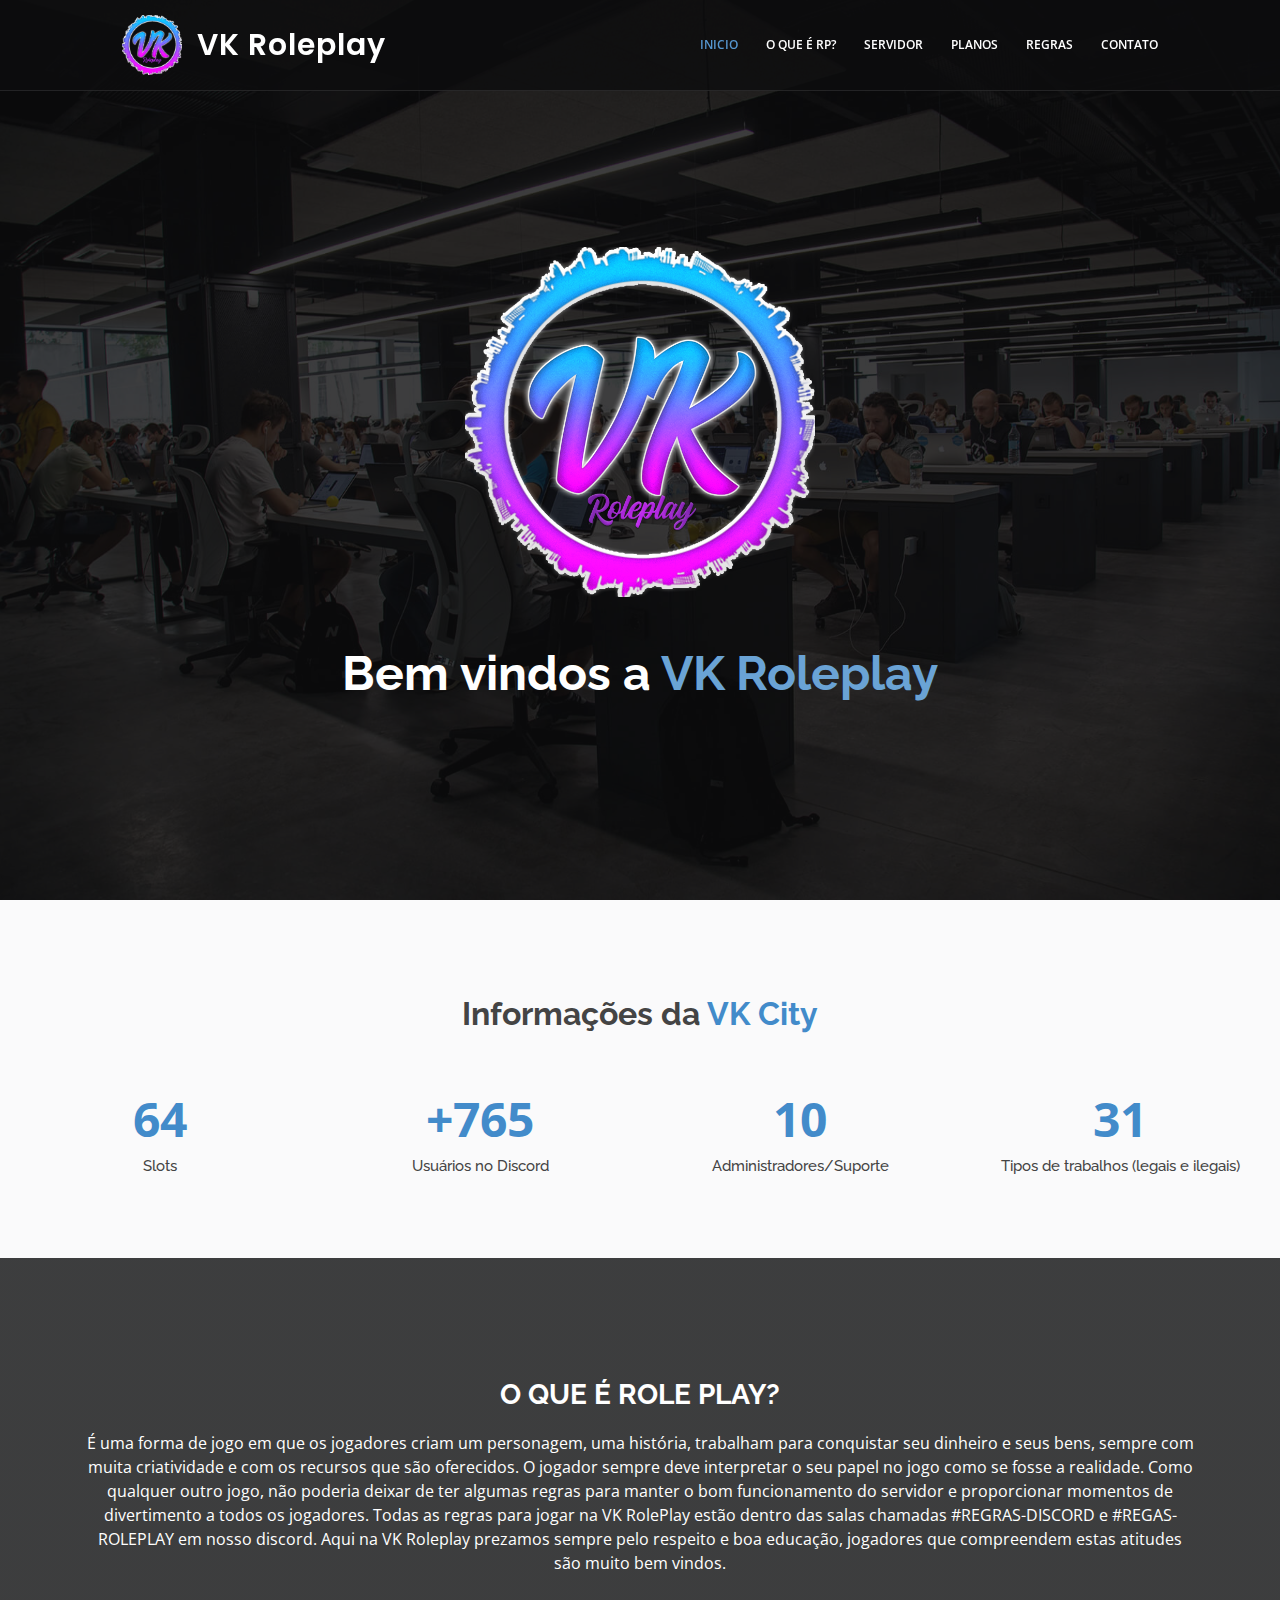
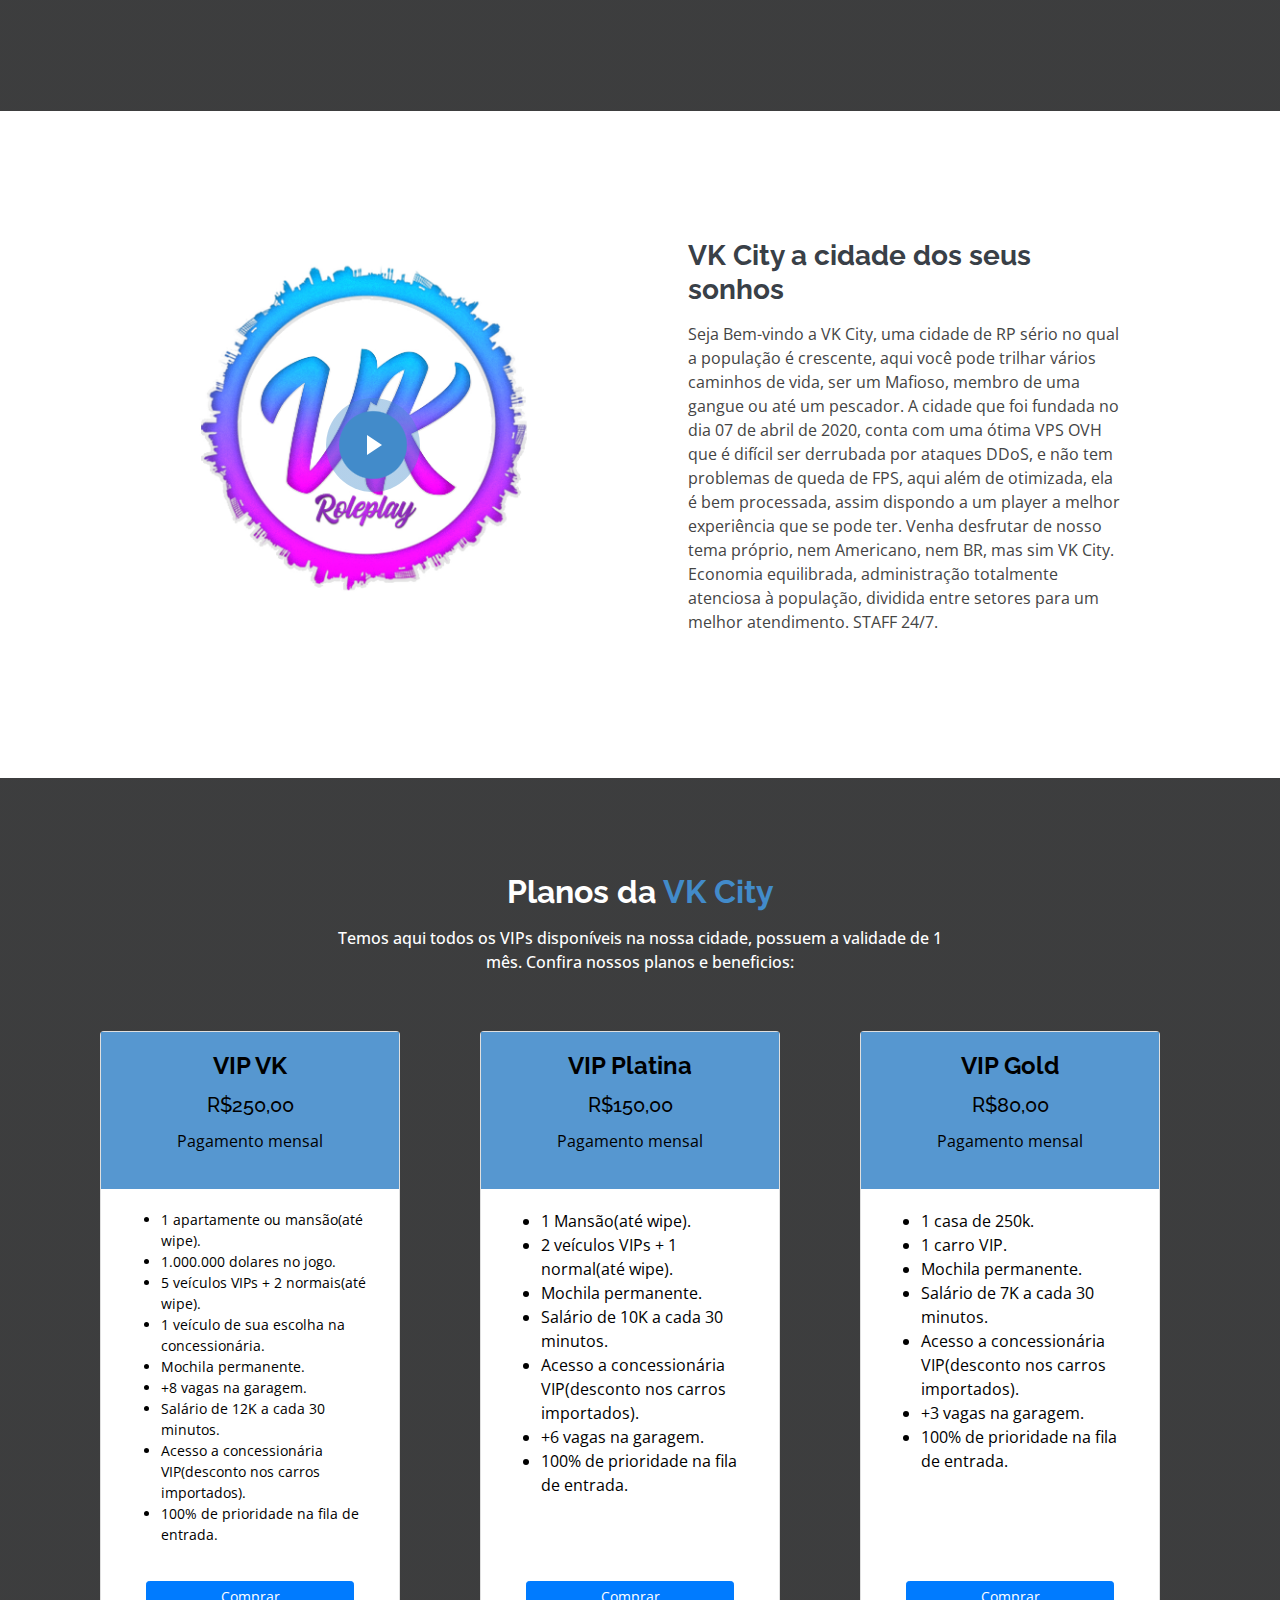
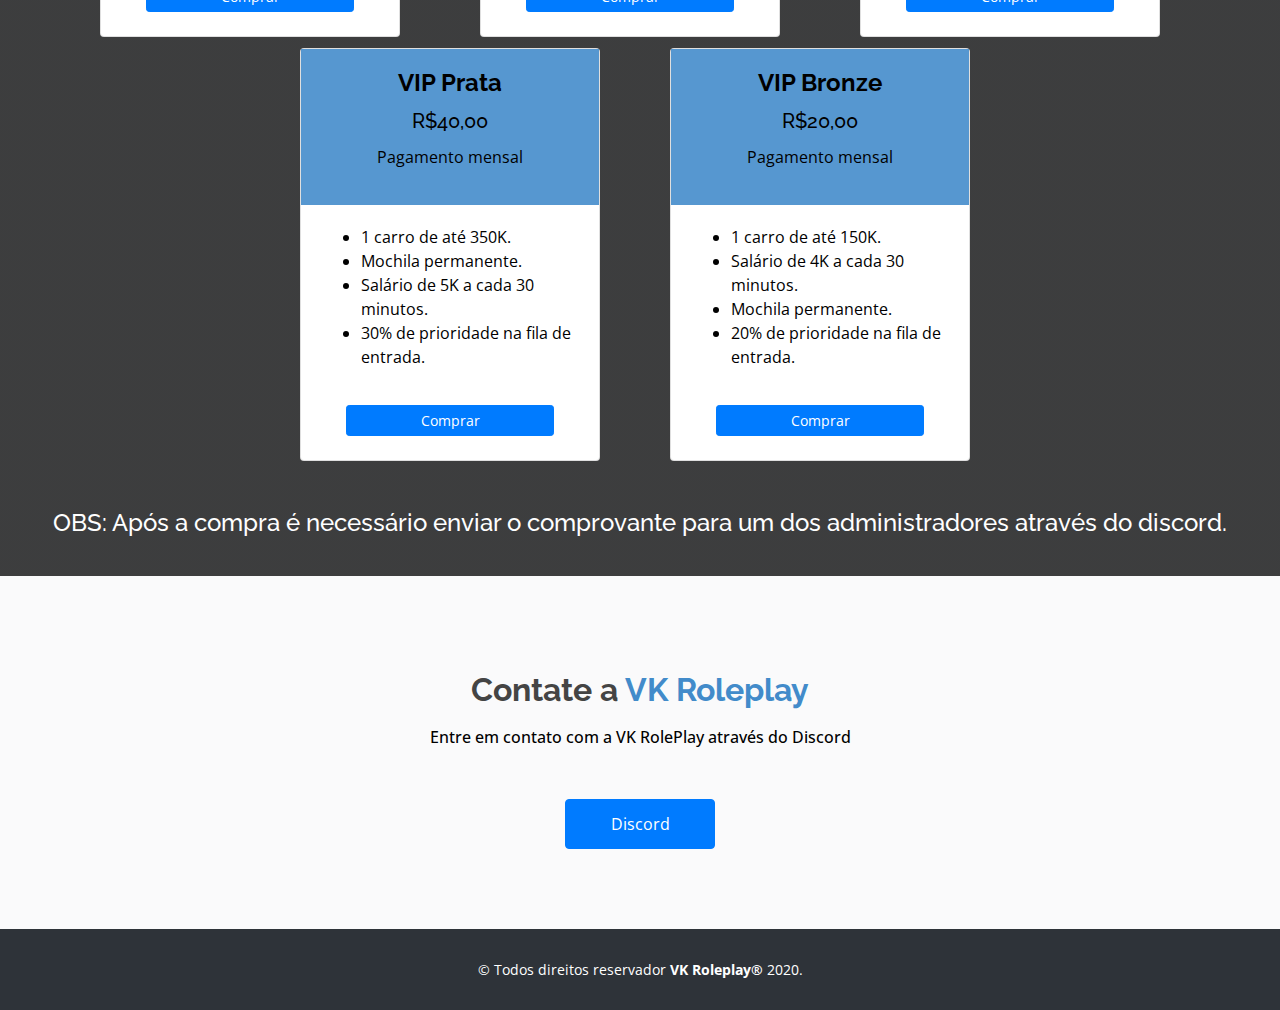
==== commit 31dcd5d4: "ajustes de regras, responsividade" ====
--- a/index.html
+++ b/index.html
@@ -174,14 +174,14 @@
 
         <div class="section-title">
           <h3 style="color: white;">Planos da <span>VK City</span></h3>
-          <p>Temos aqui todos os VIPs disponíveis na nossa cidade, possuem a validade de 1 mês. Confira nossos planos e
+          <p style="color: white;">Temos aqui todos os VIPs disponíveis na nossa cidade, possuem a validade de 1 mês. Confira nossos planos e
             beneficios:</p>
         </div>
 
         <div class="container">
           <div class="row">
             <div class="col-sm">
-              <div class="container div1" colspan="5" style="text-align:center; color: #000000;">
+              <div class="container div1" colspan="5" style="text-align:center; color: #000000; margin-top: 2%;">
                 <div class="card" style="width:300px">
                   <div class="card-body" style="background-color: #5697d0;">
                     <h4 class="card-title"><strong>VIP VK</strong></h4>
@@ -210,7 +210,7 @@
               </div>
             </div>
             <div class="col-sm">
-              <div class="container div2" colspan="5" style="text-align:center; color: #000000;">
+              <div class="container div2" colspan="5" style="text-align:center; color: #000000; margin-top: 2%;">
                 <div class="card" style="width:300px">
                   <div class="card-body" style="background-color: #5697d0;">
                     <h4 class="card-title"><strong>VIP Platina</strong></h4>
@@ -239,7 +239,7 @@
               </div>
             </div>
             <div class="col-sm">
-              <div class="container div3" colspan="5" style="text-align:center; color: #000000;">
+              <div class="container div3" colspan="5" style="text-align:center; color: #000000; margin-top: 2%;">
                 <div class="card" style="width:300px">
                   <div class="card-body" style="background-color: #5697d0;">
                     <h4 class="card-title"><strong>VIP Gold</strong></h4>
@@ -268,10 +268,10 @@
             </div>
           </div>
         </div>
-        <div class="container" style="margin-top: 2%;">
+        <div class="container">
           <div class="row">
             <div class="col-sm">
-              <div class="container div4" colspan="5" style="text-align:center; color: #000000;">
+              <div class="container div4" colspan="5" style="text-align:center; color: #000000; margin-top: 2%;">
                 <div class="card" style="width:300px">
                   <div class="card-body" style="background-color: #5697d0;">
                     <h4 class="card-title"><strong>VIP Prata</strong></h4>
@@ -295,7 +295,7 @@
               </div>
             </div>
             <div class="col-sm">
-              <div class="container div4" colspan="5" style="text-align:center; color: #000000; margin-left: -35%;">
+              <div class="container div5" colspan="5" style="text-align:center; color: #000000;margin-top: 2%;">
                 <div class="card" style="width:300px">
                   <div class="card-body" style="background-color: #5697d0;">
                     <h4 class="card-title"><strong>VIP Bronze</strong></h4>
@@ -349,22 +349,19 @@
 
         <div class="section-title">
           <h3>Contate a <span>VK Roleplay</span></h3>
-          <p>Ut possimus qui ut temporibus culpa velit eveniet modi omnis est adipisci expedita at voluptas atque vitae
-            autem.</p>
+          <p>Entre em contato com a VK RolePlay através do Discord</p>
         </div>
 
         <div class="row justify-content-center">
           <div class="col-xl-10">
             <div class="row">
-              <div class="col-lg-6">
-                <form action="forms/contact.php" method="post" role="form" class="php-email-form">
-                  <h1></h1>
-                  <div class="text-center">
-                    <button type="submit">Discord</button>
-                  </div>
-                </form>
-              </div>
-
+              <div class="col-lg">
+                <div class="text-center">
+                  <a href="https://discord.gg/CuwNwSr" target="_blank">
+                    <button class="btn btn-primary btn-dis" type="submit">Discord</button>
+                  </a>
+                </div>
+              </div>
             </div>
           </div>
         </div>
--- a/assets/css/style.css
+++ b/assets/css/style.css
@@ -574,6 +574,13 @@
   width: 350px;
 }
 
+@media (max-width: 480px){
+  #hero .logofull img{
+    width: 240px;
+    height: 240px;
+  }
+}
+
 #hero .btn-get-started:hover {
   background: #5697d0;
 }
@@ -638,7 +645,7 @@
 .section-title p {
   margin: 15px auto 0 auto;
   font-weight: 500;
-  color: #ffffff;
+  color: #000000;
 }
 
 @media (min-width: 1024px) {
@@ -1461,6 +1468,20 @@
 }
 
 /*--------------------------------------------------------------
+# Planos
+--------------------------------------------------------------*/
+
+.container .div4 {
+  margin-left: 200px;
+}
+
+@media (max-width: 480px){
+  .container .div4{
+    margin-left: 0px;
+  }
+}
+
+/*--------------------------------------------------------------
 # Regras
 --------------------------------------------------------------*/
 
@@ -1490,6 +1511,13 @@
   color: white;
 }
 
+/*--------------------------------------------------------------
+# Contato
+--------------------------------------------------------------*/
+.btn-dis {
+  width: 150px;
+  height: 50px;
+}
 
 /*--------------------------------------------------------------
 # Footer
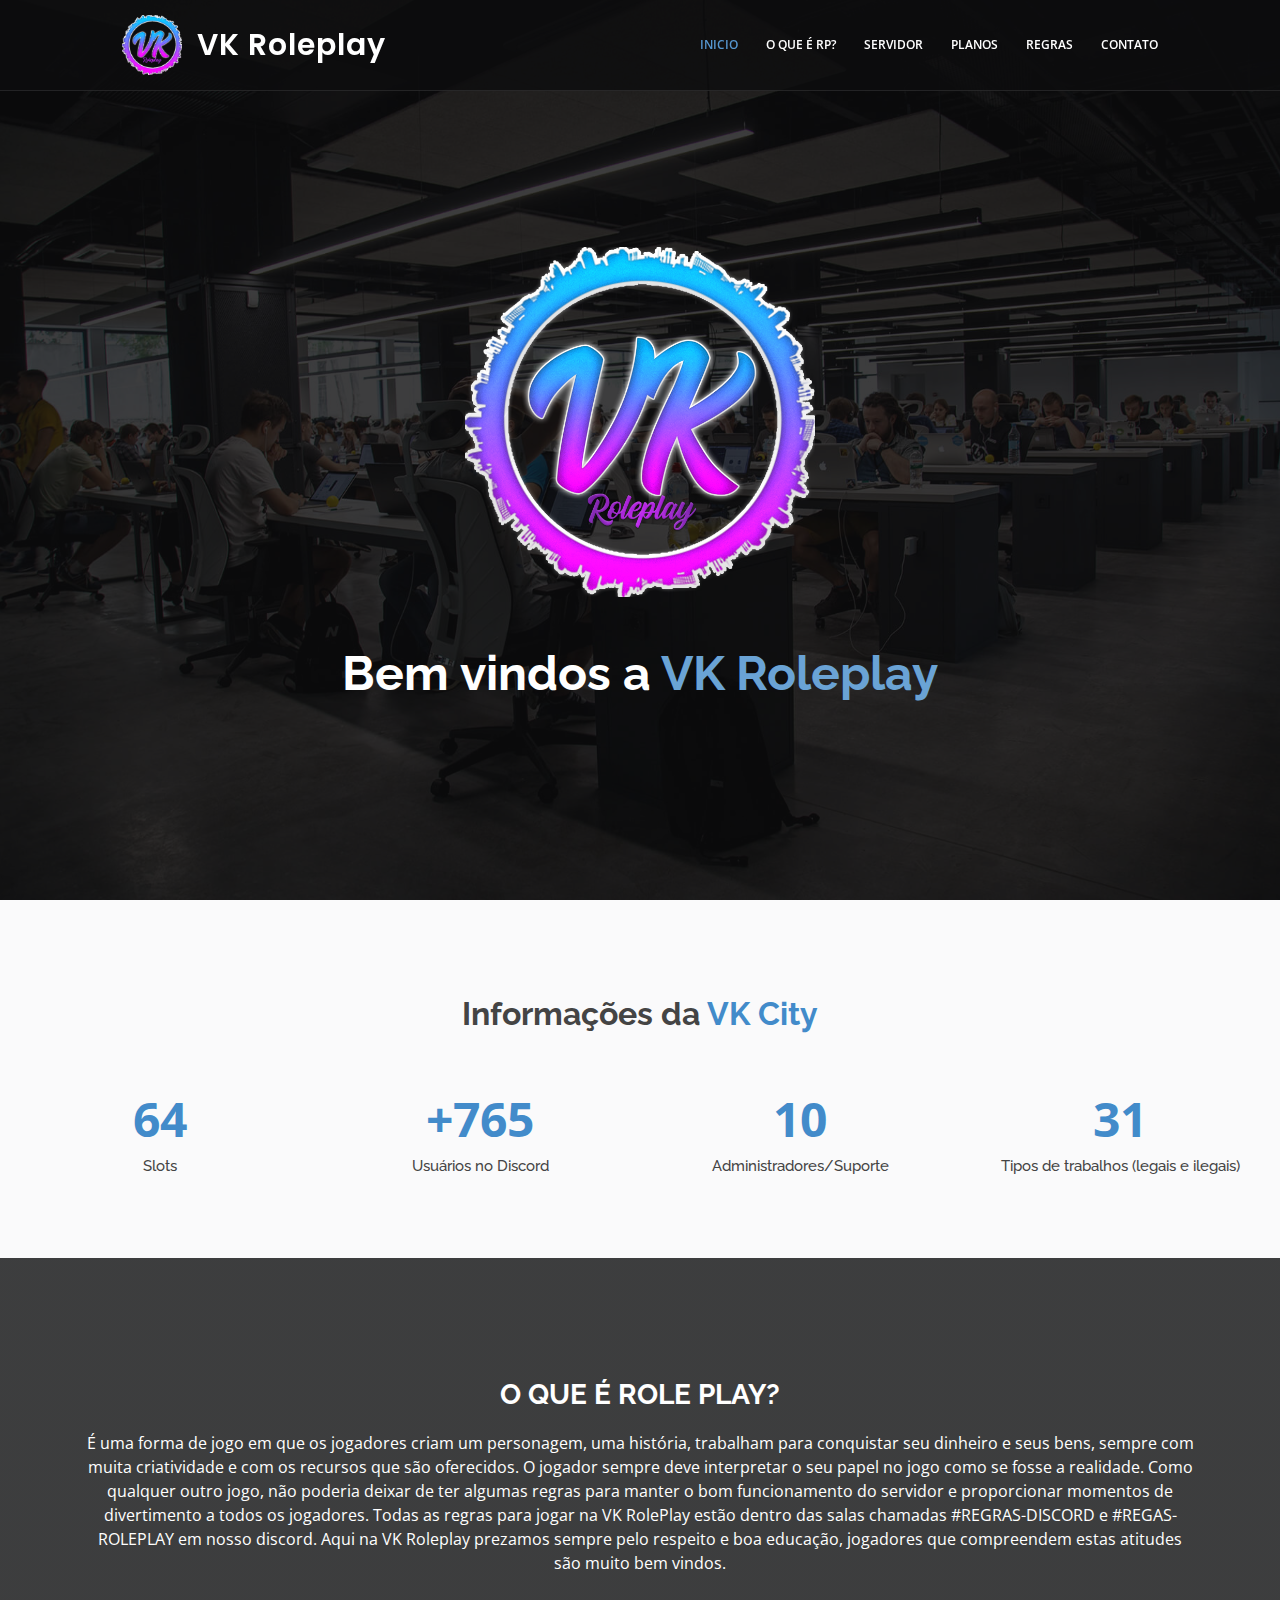
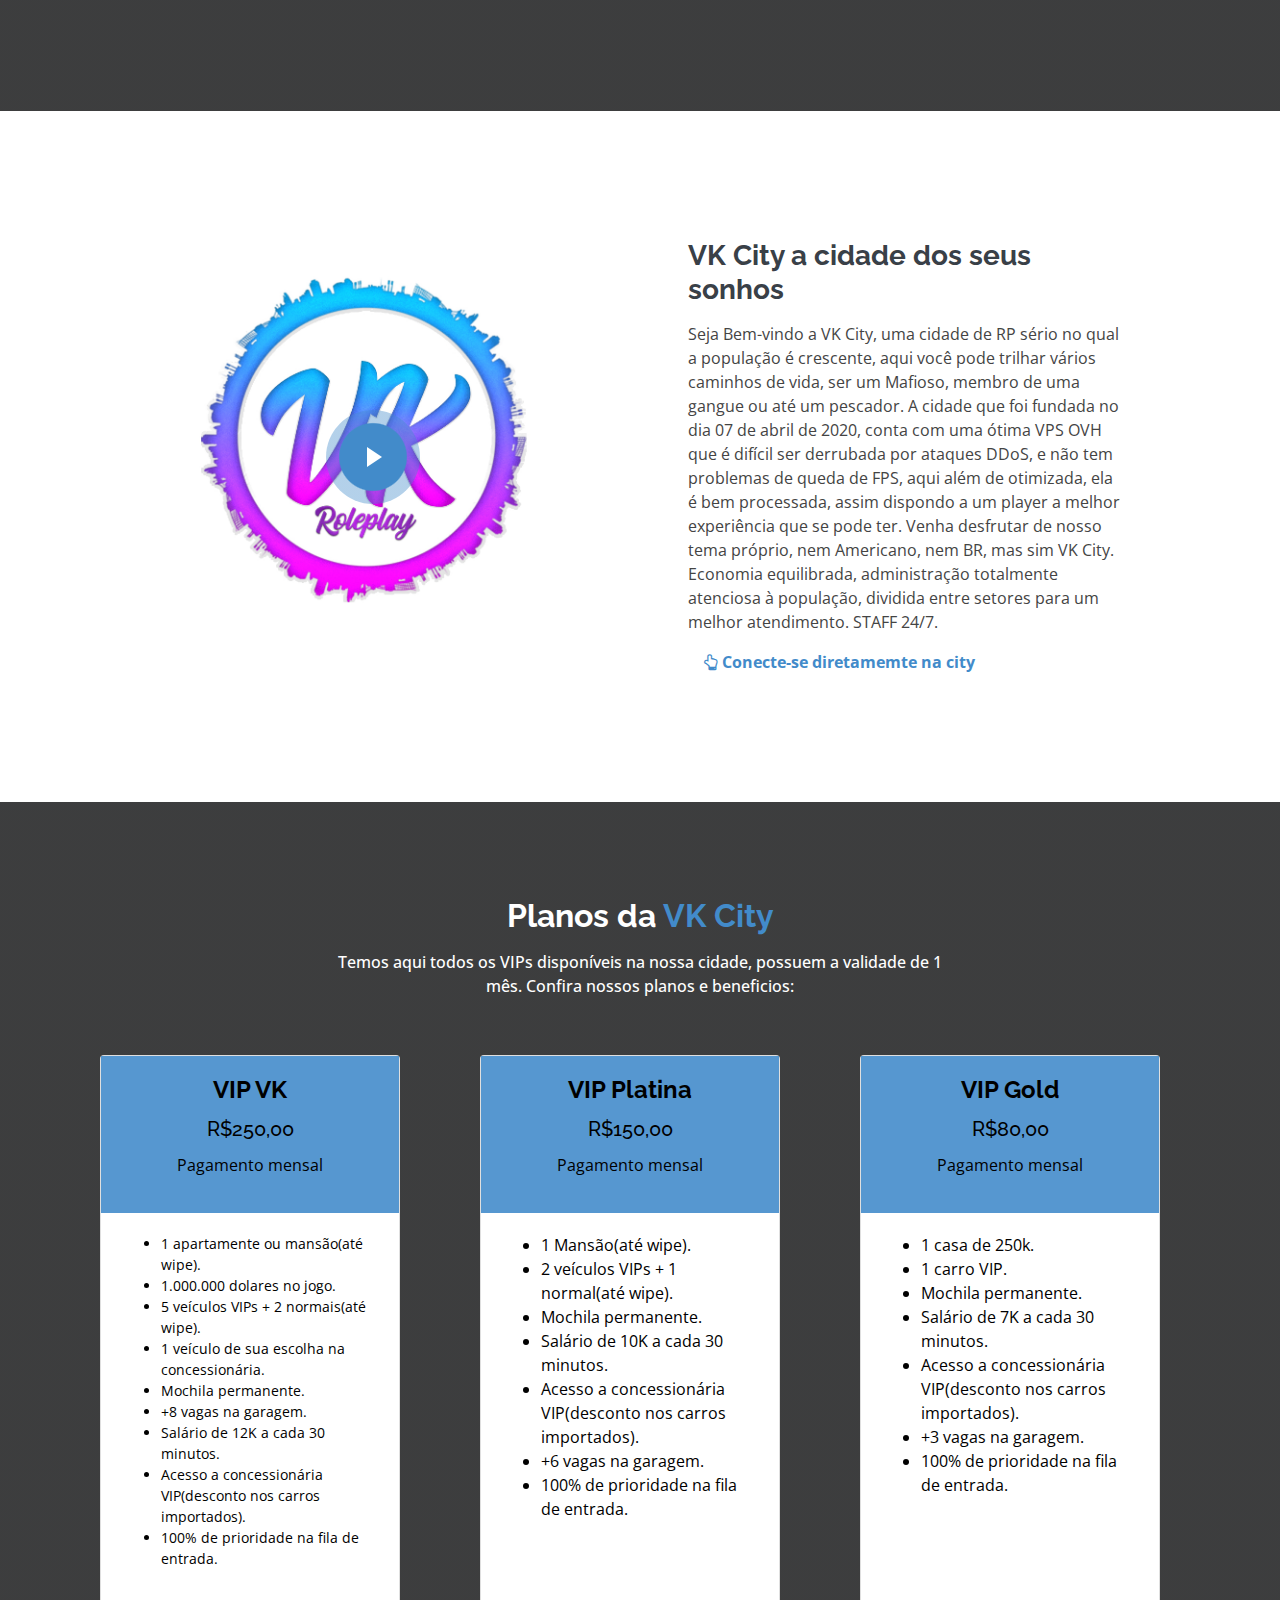
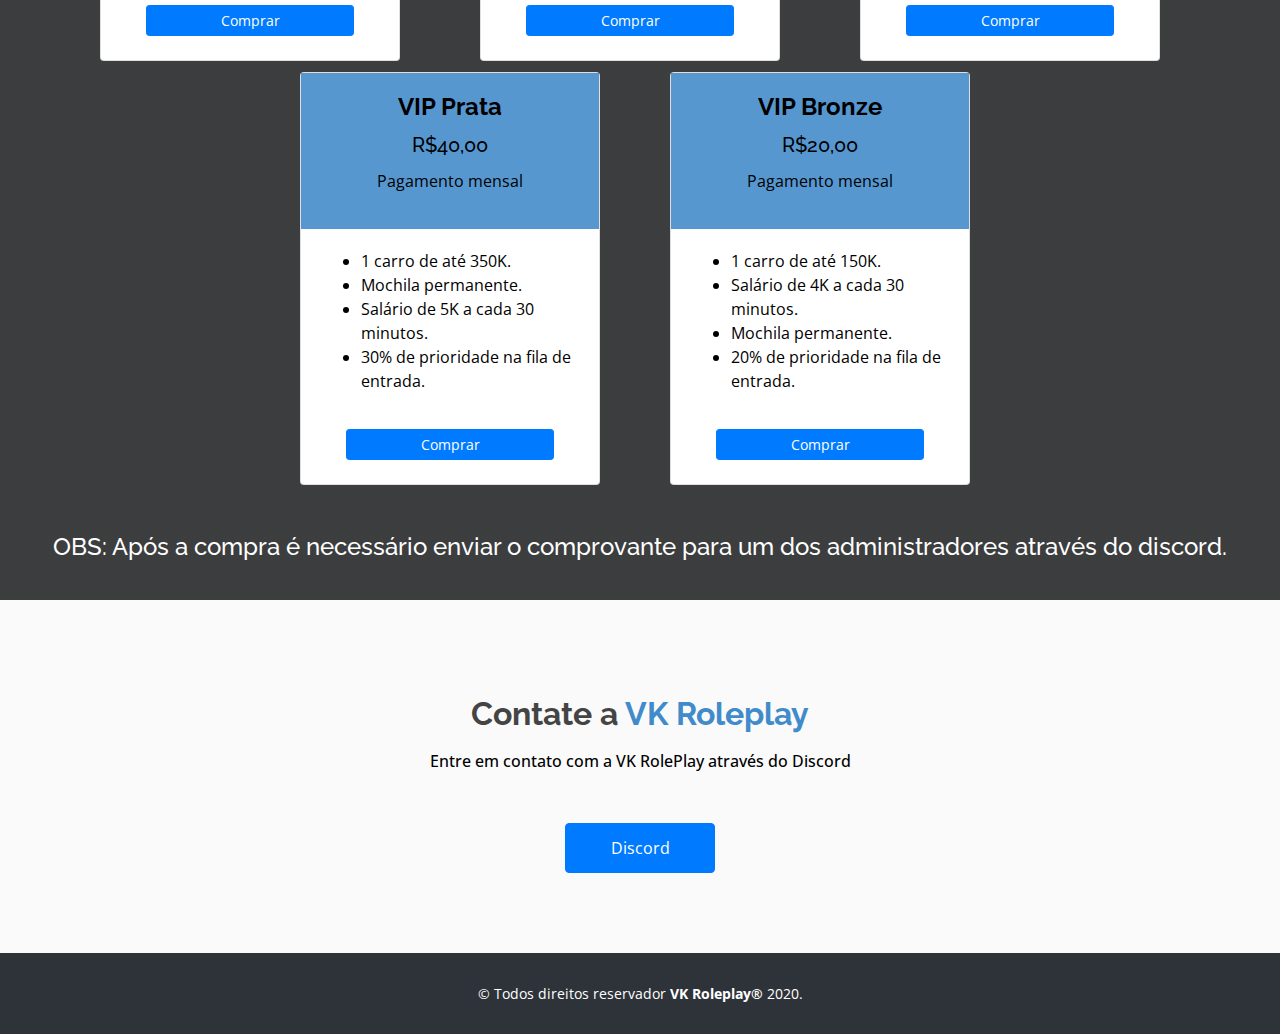
==== commit e5b64581: "add connect server" ====
--- a/index.html
+++ b/index.html
@@ -162,6 +162,8 @@
               melhor
               atendimento. STAFF 24/7.
             </p>
+            <a href="fivem://connect/cfx.re/join/lez544" target="_blank"><i class="fa fa-hand-o-up ml-3"></i><strong> Conecte-se diretamemte na city</strong>
+            </a>
           </div>
         </div>
 
